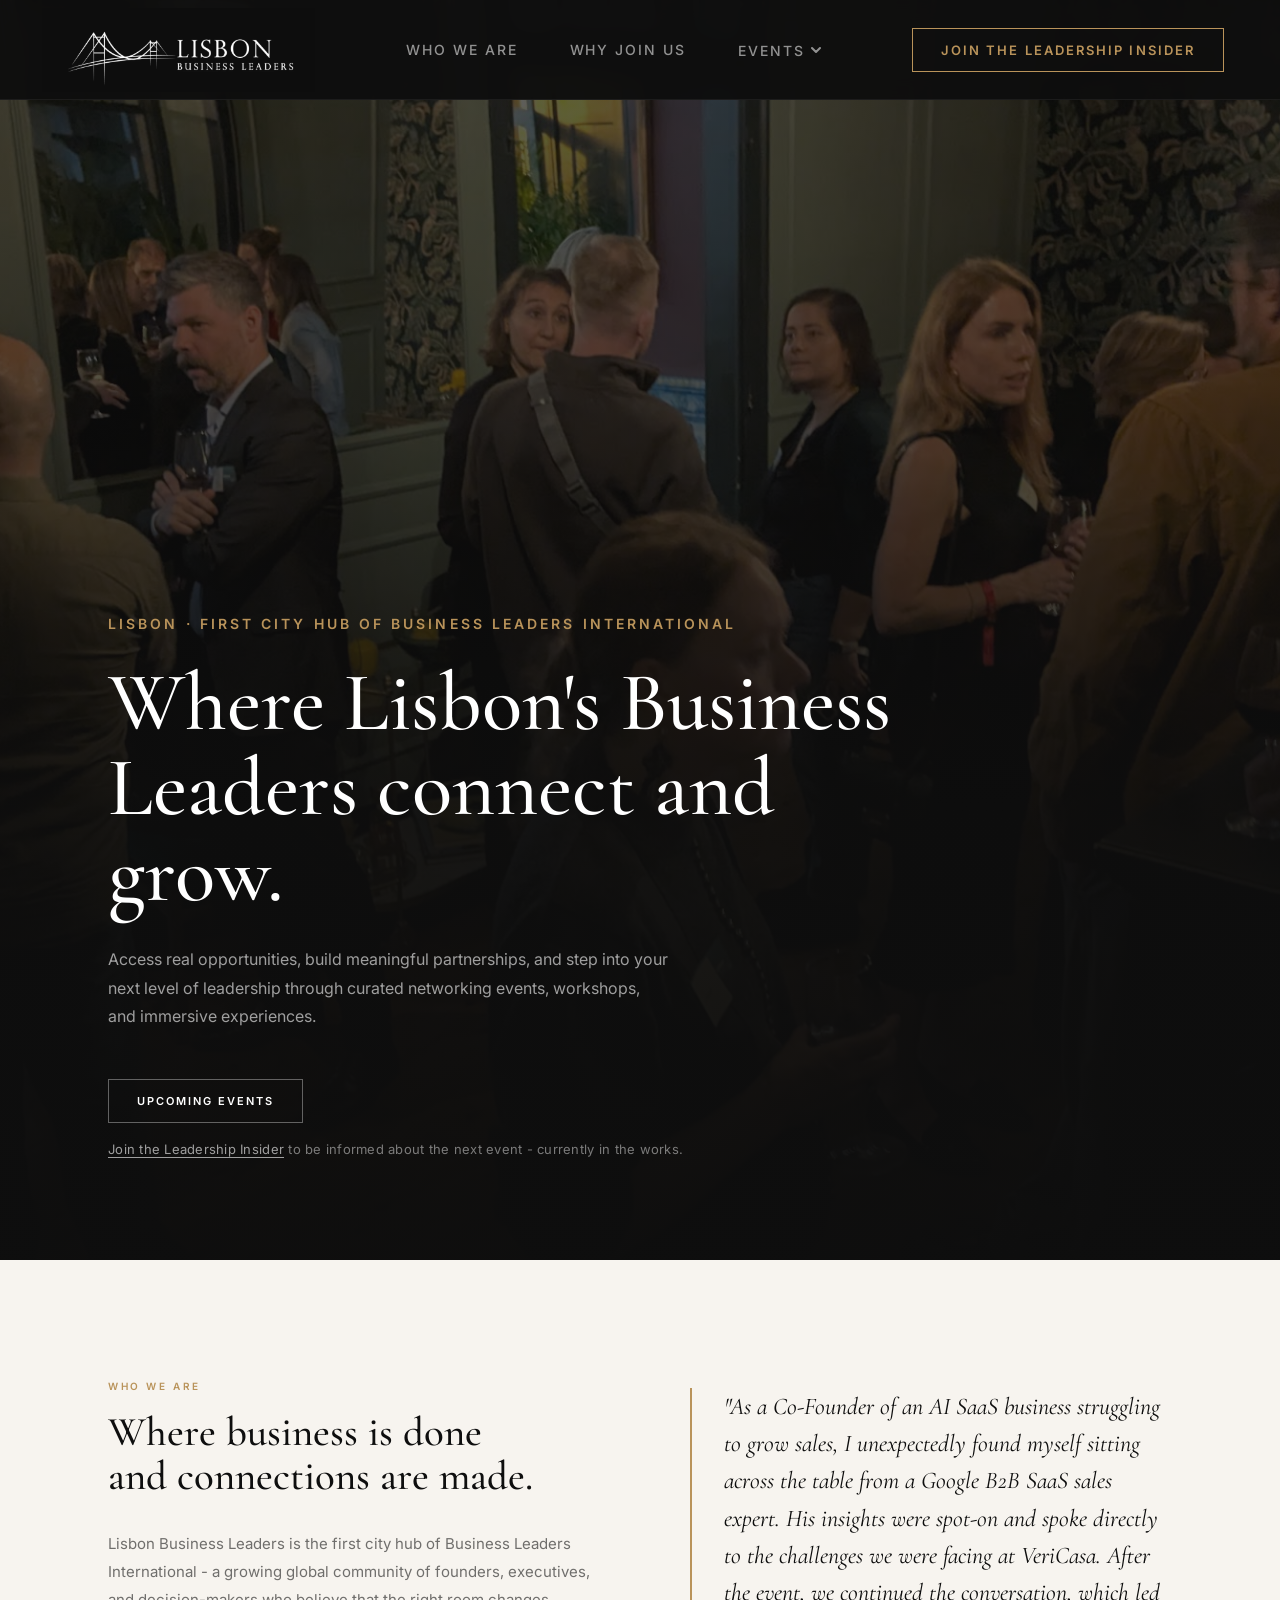
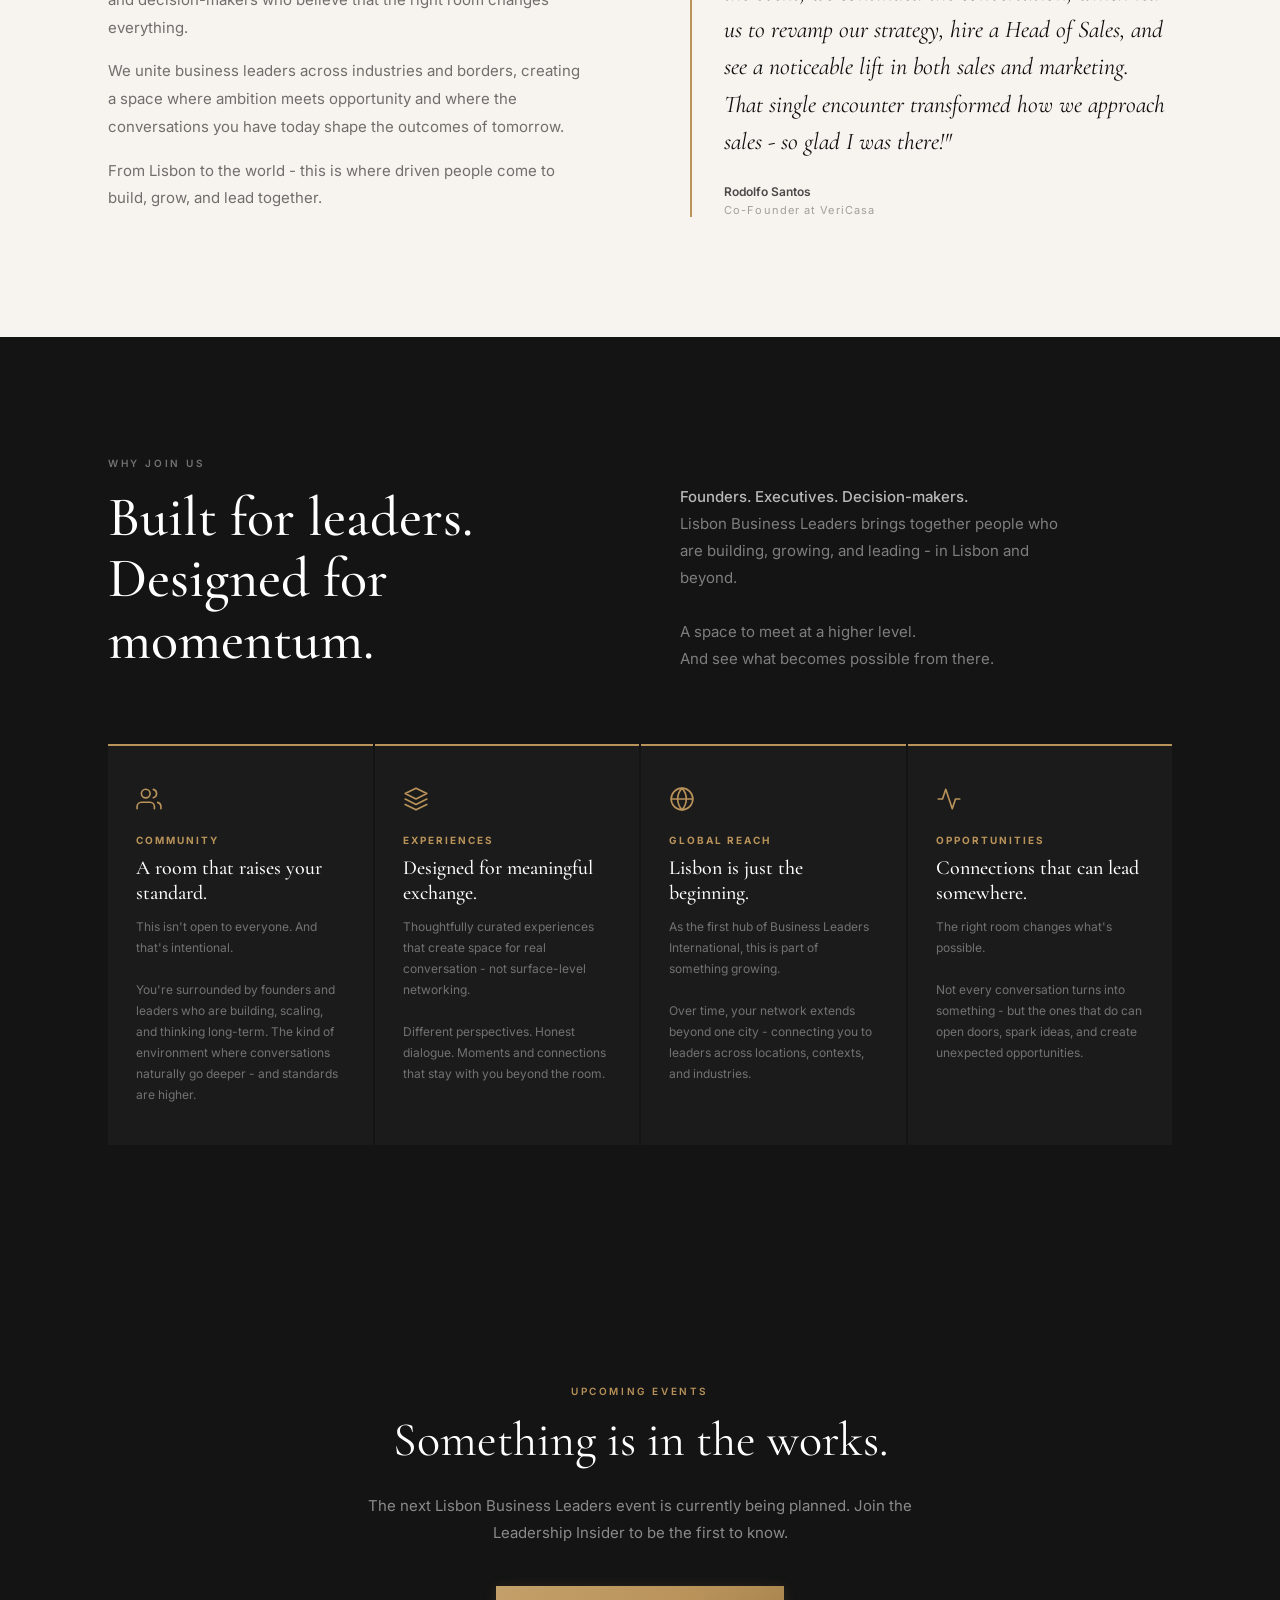
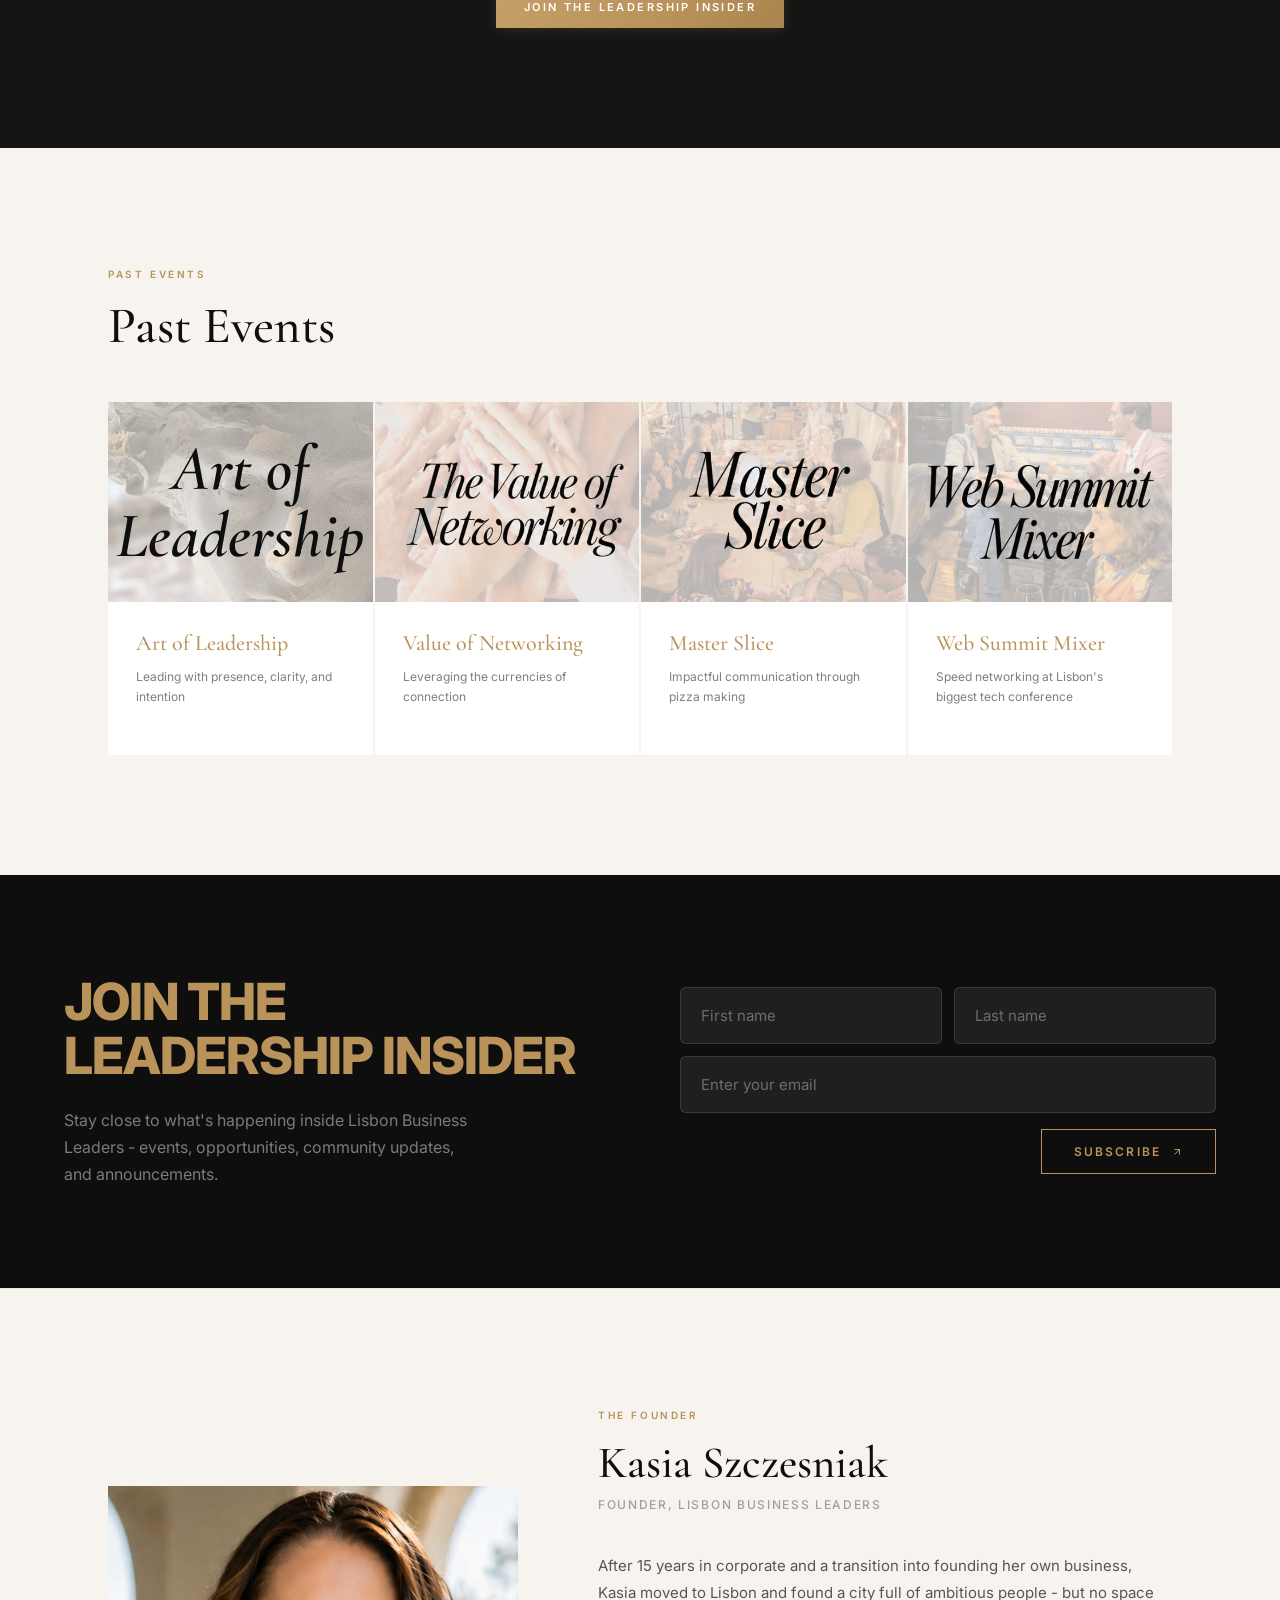
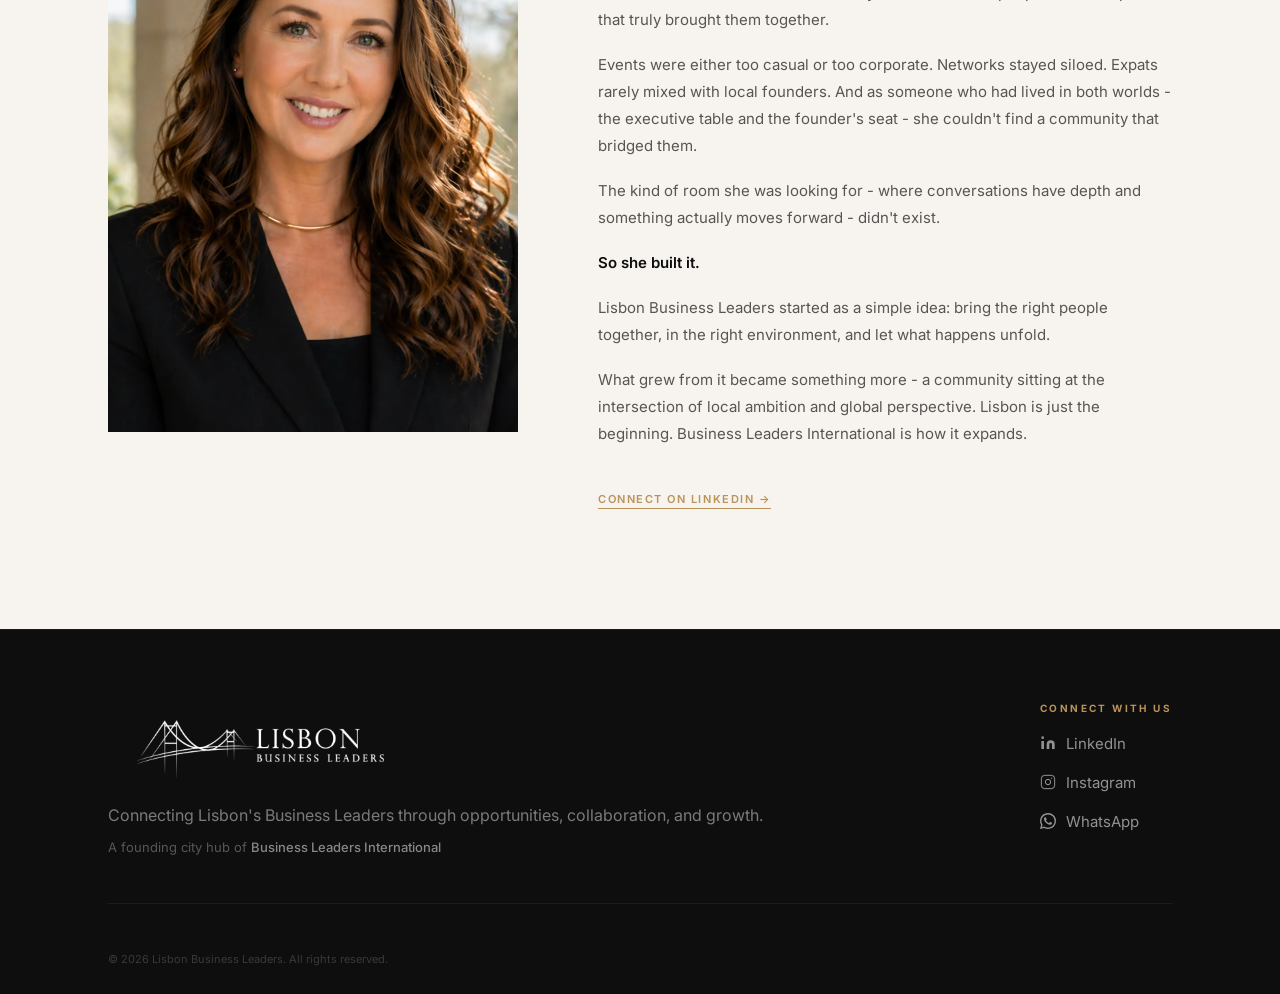
==== index.html @ d3aac7ce "Add upcoming events placeholder section above past events Co-Authored-By: Claude Sonnet 4.6 <noreply" ====
<!DOCTYPE html>
<html lang="en">
<head>
  <meta charset="UTF-8" />
  <meta name="viewport" content="width=device-width, initial-scale=1.0" />
  <title>Lisbon Business Leaders</title>
  <meta name="description" content="Lisbon Business Leaders is a curated community of founders, executives, and decision-makers in Lisbon. Join us for exclusive networking events, workshops, and immersive experiences." />
  <meta property="og:title" content="Lisbon Business Leaders" />
  <meta property="og:description" content="Where Lisbon's Business Leaders connect and grow. A curated community of founders, executives, and decision-makers - part of Business Leaders International." />
  <meta property="og:url" content="https://www.lisbonbusinessleaders.com" />
  <meta property="og:type" content="website" />
  <meta name="twitter:card" content="summary_large_image" />
  <meta name="twitter:title" content="Lisbon Business Leaders" />
  <meta name="twitter:description" content="Where Lisbon's Business Leaders connect and grow. A curated community of founders, executives, and decision-makers." />
  <!-- Google Analytics -->
  <script async src="https://www.googletagmanager.com/gtag/js?id=G-K65N5774Y2"></script>
  <script>
    window.dataLayer = window.dataLayer || [];
    function gtag(){dataLayer.push(arguments);}
    gtag('js', new Date());
    gtag('config', 'G-K65N5774Y2');
  </script>
  <link rel="preconnect" href="https://fonts.googleapis.com">
  <link rel="preconnect" href="https://fonts.gstatic.com" crossorigin>
  <link href="https://fonts.googleapis.com/css2?family=Cormorant+Garamond:ital,wght@0,400;0,500;0,600;0,700;1,400;1,600&family=Inter:wght@400;500;600&display=swap" rel="stylesheet">
  <style>
    *, *::before, *::after { box-sizing: border-box; margin: 0; padding: 0; }
    :root {
      --black:   #0E0E0E;
      --dark:    #141414;
      --white:   #FFFFFF;
      --ivory:   #F7F4EF;
      --stone:   #E8E3DA;
      --gold:    #B9935A;
      --gold-lt: #D4AA78;
      --muted:   rgba(255,255,255,0.55);
      --serif:   'Cormorant Garamond', Georgia, serif;
      --sans:    'Inter', system-ui, sans-serif;
    }
    html { font-size: 16px; -webkit-font-smoothing: antialiased; scroll-behavior: smooth; }
    body { background: var(--ivory); color: var(--black); font-family: var(--sans); }
    a { text-decoration: none; color: inherit; }

    .wrap { max-width: 1160px; margin: 0 auto; padding: 0 48px; }

    .label {
      font-family: var(--sans); font-size: 10px; font-weight: 600;
      letter-spacing: 0.26em; text-transform: uppercase;
      color: var(--gold); display: block; margin-bottom: 18px;
    }
    .label--light { color: rgba(255,255,255,0.4); }

    .btn {
      display: inline-flex; align-items: center; gap: 8px;
      font-family: var(--sans); font-size: 11px;
      font-weight: 600; letter-spacing: 0.18em; text-transform: uppercase;
      padding: 14px 28px; transition: all 0.2s; cursor: pointer; border: none;
    }
    .btn--gold   { background: linear-gradient(135deg, #C4A06A 0%, #B9935A 60%, #A8844E 100%); color: var(--white); letter-spacing: 0.22em; box-shadow: 0 2px 12px rgba(185,147,90,0.18); }
    .btn--gold:hover { background: linear-gradient(135deg, #CDA97A 0%, #C4A06A 60%, #B9935A 100%); box-shadow: 0 4px 20px rgba(185,147,90,0.28); transform: translateY(-1px); }
    .btn--red   { background: #E62B1E; color: var(--white); letter-spacing: 0.22em; box-shadow: 0 2px 12px rgba(230,43,30,0.18); }
    .btn--red:hover { background: #d42418; box-shadow: 0 4px 20px rgba(230,43,30,0.28); transform: translateY(-1px); }
    .btn--outline { border: 1px solid rgba(255,255,255,0.35); color: var(--white); background: transparent; }
    .btn--outline:hover { border-color: var(--white); background: rgba(255,255,255,0.06); }
    .btn--outline-dark { border: 1px solid rgba(0,0,0,0.25); color: var(--black); background: transparent; }
    .btn--outline-dark:hover { background: var(--black); color: var(--white); }
    .btn--dark { background: var(--black); color: var(--white); }
    .btn--dark:hover { background: #2a2a2a; }

    /* ── NAV ───────────────────────────────────────── */
    .nav {
      position: fixed; top: 0; left: 0; right: 0; z-index: 200;
      height: 100px; background: rgba(14,14,14,0.96);
      backdrop-filter: blur(10px);
      border-bottom: 1px solid rgba(255,255,255,0.06);
      display: flex; align-items: center;
    }
    .nav__inner {
      display: flex; align-items: center; justify-content: space-between; width: 100%;
      max-width: none;
      padding: 0 56px 0 4px;
    }
    .nav__logo { display: flex; align-items: center; margin-left: 1cm; }
    .nav__logo img { height: 84px; width: auto; mix-blend-mode: screen; }
    .nav__links { display: flex; align-items: center; gap: 52px; }
    .nav__link {
      font-family: var(--sans); font-size: 14px; font-weight: 500;
      letter-spacing: 0.14em; text-transform: uppercase;
      color: rgba(255,255,255,0.55); transition: color 0.2s;
    }
    .nav__link:hover, .nav__link.active { color: var(--white); }

    /* Nav CTA with dropdown */
    .nav__cta-wrap { position: relative; }
    .nav__cta-btn {
      font-family: var(--sans); font-size: 13px; font-weight: 600;
      letter-spacing: 0.16em; text-transform: uppercase;
      border: 1px solid var(--gold); color: var(--gold);
      padding: 13px 28px; transition: all 0.2s; cursor: pointer;
      background: transparent; display: flex; align-items: center; gap: 8px;
    }
    .nav__cta-btn:hover { background: var(--gold); color: var(--white); }
    .nav__cta-btn svg { width: 10px; height: 10px; fill: currentColor; transition: transform 0.2s; }
    .nav__cta-wrap.open .nav__cta-btn svg { transform: rotate(180deg); }
    .nav__dropdown {
      position: absolute; top: calc(100% + 10px); right: 0;
      background: #1a1a1a; border: 1px solid rgba(255,255,255,0.1);
      min-width: 210px; display: none; z-index: 300;
    }
    .nav__cta-wrap.open .nav__dropdown { display: block; }
    /* Events dropdown */
    .nav__events-wrap { position: relative; }
    .nav__events-btn {
      font-family: var(--sans); font-size: 14px; font-weight: 500;
      letter-spacing: 0.14em; text-transform: uppercase;
      color: rgba(255,255,255,0.55); transition: color 0.2s;
      background: none; border: none; cursor: pointer; padding: 0;
      display: inline-flex; align-items: center; gap: 6px;
    }
    .nav__events-btn:hover { color: var(--white); }
    .nav__events-btn svg { width: 10px; height: 10px; stroke: currentColor; fill: none; stroke-width: 2; transition: transform 0.2s; }
    .nav__events-wrap.open .nav__events-btn svg { transform: rotate(180deg); }
    .nav__events-dropdown {
      position: absolute; top: calc(100% + 10px); left: 0;
      background: #1a1a1a; border: 1px solid rgba(255,255,255,0.1);
      min-width: 180px; display: none; z-index: 300;
    }
    .nav__events-wrap.open .nav__events-dropdown { display: block; }
    .nav__events-dropdown a {
      display: block; font-family: var(--sans); font-size: 11px;
      font-weight: 500; letter-spacing: 0.13em; text-transform: uppercase;
      color: rgba(255,255,255,0.6); padding: 14px 22px;
      border-bottom: 1px solid rgba(255,255,255,0.06);
      transition: color 0.2s, background 0.2s;
    }
    .nav__events-dropdown a:last-child { border-bottom: none; }
    .nav__events-dropdown a:hover { color: var(--white); background: rgba(255,255,255,0.05); }
    .nav__dropdown a {
      display: block; font-family: var(--sans); font-size: 11px;
      font-weight: 500; letter-spacing: 0.13em; text-transform: uppercase;
      color: rgba(255,255,255,0.6); padding: 14px 22px;
      border-bottom: 1px solid rgba(255,255,255,0.06);
      transition: color 0.2s, background 0.2s;
    }
    .nav__dropdown a:last-child { border-bottom: none; }
    .nav__dropdown a:hover { color: var(--white); background: rgba(255,255,255,0.05); }
    .nav__dropdown-label {
      font-family: var(--sans); font-size: 9px; font-weight: 700;
      letter-spacing: 0.22em; text-transform: uppercase;
      color: var(--gold); padding: 14px 22px 8px;
      border-bottom: 1px solid rgba(255,255,255,0.06);
    }

    /* ── HERO ──────────────────────────────────────── */
    .hero {
      position: relative; min-height: 140vh;
      display: flex; align-items: flex-end;
      padding-bottom: 100px; overflow: hidden;
    }
    .hero__bg {
      position: absolute; inset: 0;
      background:
        linear-gradient(to bottom, rgba(14,14,14,0.65) 0%, rgba(14,14,14,0.72) 35%, rgba(14,14,14,0.93) 65%, rgba(14,14,14,0.99) 100%),
        url('assets/hero.jpg') center/cover no-repeat;
    }
    .hero__content { position: relative; z-index: 1; width: 100%; }
    .hero__eyebrow {
      font-family: var(--sans); font-size: 14px; font-weight: 600;
      letter-spacing: 0.22em; text-transform: uppercase;
      color: var(--gold); margin-bottom: 28px;
    }
    .hero__title {
      font-family: var(--serif); font-size: clamp(48px, 6.5vw, 88px);
      font-weight: 500; line-height: 1.03; color: var(--white);
      max-width: 860px; margin-bottom: 28px;
    }
    .hero__sub {
      font-family: var(--sans); font-size: 16px; line-height: 1.8;
      color: rgba(255,255,255,0.6); max-width: 560px; margin-bottom: 48px;
    }
    .hero__actions { display: flex; gap: 14px; align-items: center; flex-wrap: wrap; }
    .hero__scroll {
      position: absolute; bottom: 36px; left: 50%;
      transform: translateX(-50%);
      display: flex; flex-direction: column; align-items: center; gap: 6px;
      color: rgba(255,255,255,0.3); font-family: var(--sans); font-size: 9px;
      letter-spacing: 0.2em; text-transform: uppercase;
    }
    .hero__scroll-line {
      width: 1px; height: 40px;
      background: linear-gradient(to bottom, rgba(255,255,255,0.4), transparent);
    }

    /* ── POSITIONING ───────────────────────────────── */
    .positioning { background: var(--ivory); padding: 120px 0; }
    .positioning__inner {
      display: grid; grid-template-columns: 1fr 1fr; gap: 100px; align-items: start;
    }
    .positioning__title {
      font-family: var(--serif); font-size: clamp(28px, 3.2vw, 46px);
      font-weight: 500; line-height: 1.08; color: var(--black); margin-bottom: 32px;
    }
    .positioning__body {
      font-family: var(--sans); font-size: 15px; line-height: 1.85;
      color: rgba(0,0,0,0.55);
    }
    .positioning__body p { margin-bottom: 16px; }
    .positioning__body p:last-child { margin-bottom: 0; }
    .positioning__quote { border-left: 2px solid var(--gold); padding-left: 32px; margin-top: 8px; }
    .positioning__quote blockquote {
      font-family: var(--serif); font-size: clamp(18px, 2.1vw, 24px);
      font-style: italic; font-weight: 400; line-height: 1.55;
      color: var(--black); margin-bottom: 24px;
    }
    .positioning__quote-attr {
      font-family: var(--sans); font-size: 12px; font-weight: 600;
      color: rgba(0,0,0,0.7); margin-bottom: 4px;
    }
    .positioning__quote-role {
      font-family: var(--sans); font-size: 11px;
      letter-spacing: 0.1em; color: rgba(0,0,0,0.35);
    }

    /* ── FOUNDER ───────────────────────────────────── */
    .founder { background: var(--ivory); padding: 120px 0; border-top: 1px solid rgba(0,0,0,0.06); }
    .founder__inner {
      display: grid; grid-template-columns: 1fr 1.4fr; gap: 80px; align-items: center;
      max-width: 1160px; margin: 0 auto; padding: 0 48px;
    }
    .founder__img-wrap { position: relative; }
    .founder__img {
      width: 100%; aspect-ratio: 3/4; object-fit: cover; object-position: top;
      display: block;
    }
    .founder__body { }
    .founder__label { font-family: var(--sans); font-size: 10px; font-weight: 600; letter-spacing: 0.26em; text-transform: uppercase; color: var(--gold); display: block; margin-bottom: 18px; }
    .founder__name { font-family: var(--serif); font-size: clamp(32px, 3.5vw, 48px); font-weight: 500; color: var(--black); line-height: 1.1; margin-bottom: 8px; }
    .founder__role { font-family: var(--sans); font-size: 12px; font-weight: 500; letter-spacing: 0.14em; text-transform: uppercase; color: rgba(0,0,0,0.35); margin-bottom: 40px; }
    .founder__story { display: flex; flex-direction: column; gap: 18px; margin-bottom: 40px; }
    .founder__story p { font-family: var(--sans); font-size: 15px; line-height: 1.8; color: rgba(0,0,0,0.65); }
    .founder__story p strong { color: var(--black); font-weight: 600; }
    .founder__linkedin {
      display: inline-flex; align-items: center; gap: 10px;
      font-family: var(--sans); font-size: 11px; font-weight: 600;
      letter-spacing: 0.14em; text-transform: uppercase; color: var(--gold);
      text-decoration: none; border-bottom: 1px solid var(--gold); padding-bottom: 2px;
      transition: opacity 0.2s;
    }
    .founder__linkedin:hover { opacity: 0.7; }

    /* ── EVENTS & FORMATS (merged) ─────────────────── */
    .formats { background: var(--dark); padding: 120px 0; }
    .formats__header {
      display: grid; grid-template-columns: 1fr 1fr; gap: 80px;
      align-items: end; margin-bottom: 72px;
    }
    .formats__title {
      font-family: var(--serif); font-size: clamp(36px, 4.5vw, 56px);
      font-weight: 500; line-height: 1.1; color: var(--white);
    }
    .formats__intro {
      font-family: var(--sans); font-size: 15px; line-height: 1.8;
      color: rgba(255,255,255,0.45); max-width: 400px;
    }
    .formats__intro strong { color: rgba(255,255,255,0.7); font-weight: 500; }

    /* 3 pillars */
    .formats__pillars {
      display: grid; grid-template-columns: repeat(3, 1fr);
      gap: 1px; margin-bottom: 64px;
    }
    .formats__pillar {
      background: rgba(255,255,255,0.03); padding: 44px 36px;
      border-top: 1px solid rgba(255,255,255,0.08);
    }
    .formats__pillar-num {
      font-family: var(--serif); font-size: 13px; color: var(--gold);
      letter-spacing: 0.1em; margin-bottom: 16px; display: block;
    }
    .formats__pillar-title {
      font-family: var(--serif); font-size: 26px; font-weight: 500;
      color: var(--white); margin-bottom: 12px;
    }
    .formats__pillar-text {
      font-family: var(--sans); font-size: 13px; line-height: 1.8;
      color: rgba(255,255,255,0.4);
    }

    /* 4 format types */
    .formats__divider {
      border: none; border-top: 1px solid rgba(255,255,255,0.07); margin-bottom: 64px;
    }
    .formats__grid { display: grid; grid-template-columns: repeat(4, 1fr); gap: 2px; }
    .formats__closing {
      font-family: var(--serif); font-size: 22px; font-weight: 500;
      color: rgba(255,255,255,0.5); text-align: center;
      margin-top: 64px; line-height: 1.6; letter-spacing: 0.02em;
    }
    .format-card {
      background: rgba(255,255,255,0.03); padding: 40px 28px;
      border-top: 2px solid var(--gold);
    }
    .format-card__icon { margin-bottom: 18px; }
    .format-card__icon svg { width: 26px; height: 26px; stroke: var(--gold); fill: none; stroke-width: 1.5; stroke-linecap: round; stroke-linejoin: round; }
    .format-card__tag {
      font-family: var(--sans); font-size: 10px; font-weight: 700;
      letter-spacing: 0.2em; text-transform: uppercase;
      color: var(--gold); margin-bottom: 10px; display: block;
    }
    .format-card__title {
      font-family: var(--serif); font-size: 20px; font-weight: 500;
      color: var(--white); margin-bottom: 10px; line-height: 1.25;
    }
    .format-card__text {
      font-family: var(--sans); font-size: 12px; line-height: 1.75;
      color: rgba(255,255,255,0.38);
    }

    /* ── FEATURED EVENT ────────────────────────────── */
    .event { background: var(--dark); padding: 0; border-top: 1px solid rgba(255,255,255,0.06); }
    .event__inner { display: grid; grid-template-columns: 1fr 1fr; }
    .event__image {
      position: relative; overflow: hidden; background: #111;
      display: flex; align-items: center; justify-content: center; padding: 40px;
    }
    .event__image img { width: 65%; height: auto; object-fit: contain; display: block; }
    .event__body { padding: 56px 64px; display: flex; flex-direction: column; justify-content: center; }
    .event__format-tag {
      font-family: var(--sans); font-size: 10px; font-weight: 700;
      letter-spacing: 0.22em; text-transform: uppercase;
      color: var(--gold); margin-bottom: 20px;
    }
    .event__title {
      font-family: var(--serif); font-size: clamp(34px, 4vw, 52px);
      font-weight: 500; line-height: 1.08; color: var(--white); margin-bottom: 20px;
    }
    .event__desc {
      font-family: var(--sans); font-size: 14px; line-height: 1.8;
      color: rgba(255,255,255,0.55); margin-bottom: 36px; max-width: 400px;
    }
    .event__meta { display: flex; flex-direction: column; gap: 10px; margin-bottom: 40px; }
    .event__meta-row { display: flex; gap: 14px; align-items: baseline; }
    .event__meta-label {
      font-family: var(--sans); font-size: 9px; font-weight: 700;
      letter-spacing: 0.2em; text-transform: uppercase;
      color: rgba(255,255,255,0.28); width: 60px; flex-shrink: 0;
    }
    .event__meta-value { font-family: var(--sans); font-size: 13px; color: rgba(255,255,255,0.75); }

    /* ── PAST EVENTS ───────────────────────────────── */
    .past { background: var(--ivory); padding: 120px 0; }
    .past__header {
      display: flex; justify-content: space-between; align-items: flex-end;
      margin-bottom: 48px;
    }
    .past__title {
      font-family: var(--serif); font-size: clamp(36px, 4vw, 52px);
      font-weight: 500; color: var(--black); line-height: 1.1;
    }
    .past__view-all {
      font-family: var(--sans); font-size: 11px; font-weight: 600;
      letter-spacing: 0.14em; text-transform: uppercase; color: var(--gold);
      border-bottom: 1px solid var(--gold); padding-bottom: 2px; white-space: nowrap;
    }
    .past__grid { display: grid; grid-template-columns: repeat(4, 1fr); gap: 2px; }
    .past-card { background: var(--white); overflow: hidden; }
    .past-card__img { height: 200px; background: var(--stone); position: relative; overflow: hidden; }
    .past-card__img-inner {
      position: absolute; inset: 0;
      background-size: cover; background-position: center;
      transition: transform 0.4s ease;
    }
    .past-card:hover .past-card__img-inner { transform: scale(1.04); }
    .past-card__body { padding: 28px 28px 32px; }
    .past-card__format {
      font-family: var(--sans); font-size: 9px; font-weight: 700;
      letter-spacing: 0.22em; text-transform: uppercase;
      color: var(--gold); margin-bottom: 10px;
    }
    .past-card__title {
      font-family: var(--serif); font-size: 22px; font-weight: 500;
      color: var(--black); line-height: 1.2; margin-bottom: 10px;
    }
    .past-card__title-link {
      color: var(--gold); text-decoration: none; transition: opacity 0.2s;
    }
    .past-card__title-link:hover { opacity: 0.7; text-decoration: underline; }
    .past-card__desc {
      font-family: var(--sans); font-size: 12px; line-height: 1.7;
      color: rgba(0,0,0,0.5); margin-bottom: 16px;
    }
    .past-card__link {
      font-family: var(--sans); font-size: 11px; font-weight: 500;
      letter-spacing: 0.08em; color: var(--gold);
      text-decoration: none; transition: opacity 0.2s;
    }
    .past-card__link:hover { opacity: 0.7; }

    /* ── MEMBERSHIP ────────────────────────────────── */
    .membership { background: var(--dark); padding: 120px 0; }
    .membership__inner {
      display: grid; grid-template-columns: 1fr 1fr; gap: 80px; align-items: center;
    }
    .membership__title {
      font-family: var(--serif); font-size: clamp(40px, 5vw, 64px);
      font-weight: 500; line-height: 1.05; color: var(--white); margin-bottom: 20px;
    }
    .membership__sub {
      font-family: var(--sans); font-size: 14px; line-height: 1.8;
      color: rgba(255,255,255,0.5); margin-bottom: 36px;
    }
    .membership__list { list-style: none; margin-bottom: 40px; }
    .membership__list li {
      font-family: var(--sans); font-size: 13px; color: rgba(255,255,255,0.55);
      padding: 13px 0; border-bottom: 1px solid rgba(255,255,255,0.06);
      display: flex; gap: 14px; align-items: center;
    }
    .membership__list li::before { content: ''; width: 16px; height: 1px; background: var(--gold); flex-shrink: 0; }
    .membership__note { font-family: var(--sans); font-size: 11px; color: rgba(255,255,255,0.25); letter-spacing: 0.06em; margin-top: 14px; }

    /* Join options */
    .join-options { display: flex; flex-direction: column; gap: 10px; }
    .join-options__label {
      font-family: var(--sans); font-size: 9px; font-weight: 700;
      letter-spacing: 0.22em; text-transform: uppercase;
      color: rgba(255,255,255,0.3); margin-bottom: 4px;
    }
    .join-option {
      display: flex; align-items: center; justify-content: space-between;
      padding: 16px 22px; border: 1px solid rgba(255,255,255,0.1);
      font-family: var(--sans); font-size: 12px; font-weight: 600;
      letter-spacing: 0.12em; text-transform: uppercase;
      color: rgba(255,255,255,0.6); transition: all 0.2s; cursor: pointer;
    }
    .join-option:hover { border-color: var(--gold); color: var(--gold); }
    .join-option--primary { background: var(--gold); border-color: var(--gold); color: var(--white); }
    .join-option--primary:hover { background: var(--gold-lt); border-color: var(--gold-lt); color: var(--white); }
    .join-option svg { width: 14px; height: 14px; stroke: currentColor; fill: none; stroke-width: 2; }

    .membership__quote-side { border-left: 2px solid var(--gold); padding-left: 36px; }
    .membership__quote {
      font-family: var(--serif); font-size: clamp(22px, 2.5vw, 30px);
      font-style: italic; line-height: 1.5; color: rgba(255,255,255,0.65); margin-bottom: 20px;
    }
    .membership__quote-attr {
      font-family: var(--sans); font-size: 10px; font-weight: 600;
      letter-spacing: 0.16em; text-transform: uppercase; color: rgba(255,255,255,0.25);
    }

    /* ── PARTNERS ──────────────────────────────────── */
    .partners { background: var(--ivory); padding: 80px 0; border-top: 1px solid rgba(0,0,0,0.06); }
    .partners__header { display: flex; justify-content: space-between; align-items: center; margin-bottom: 48px; }
    .partners__title { font-family: var(--serif); font-size: 28px; font-weight: 500; color: var(--black); }
    .partners__logos { display: flex; gap: 0; align-items: center; flex-wrap: wrap; }
    .partner-logo {
      flex: 1; min-width: 120px; height: 64px;
      border-right: 1px solid rgba(0,0,0,0.06);
      display: flex; align-items: center; justify-content: center; padding: 0 24px;
    }
    .partner-logo:last-child { border-right: none; }
    .partner-logo span { font-family: var(--sans); font-size: 12px; font-weight: 600; letter-spacing: 0.08em; color: rgba(0,0,0,0.3); }

    /* ── EMAIL ─────────────────────────────────────── */
    .email { background: var(--black); padding: 100px 0; }
    .email__inner { width: 100%; max-width: none; padding: 0 64px; }
    .email__layout { display: grid; grid-template-columns: 1fr 1fr; gap: 80px; align-items: start; }
    .email__left {}
    .email__title {
      font-family: var(--sans); font-size: clamp(32px, 4vw, 56px);
      font-weight: 800; color: var(--gold); line-height: 1.05;
      letter-spacing: -0.02em; text-transform: uppercase; margin: 0 0 24px;
    }
    .email__sub {
      font-family: var(--sans); font-size: 16px; line-height: 1.7;
      color: rgba(255,255,255,0.45); max-width: 420px;
    }
    .email__right { display: flex; flex-direction: column; gap: 12px; padding-top: 12px; }
    .email__row { display: grid; grid-template-columns: 1fr 1fr; gap: 12px; }
    .email__input {
      width: 100%; font-family: var(--sans); font-size: 15px;
      padding: 18px 20px; background: rgba(255,255,255,0.07);
      border: 1px solid rgba(255,255,255,0.12); border-radius: 6px;
      color: var(--white); outline: none; transition: border-color 0.2s; box-sizing: border-box;
    }
    .email__input:focus { border-color: rgba(255,255,255,0.4); }
    .email__input::placeholder { color: rgba(255,255,255,0.35); }
    .email__submit-row { display: flex; justify-content: flex-end; margin-top: 4px; }
    .email__cta-btn {
      font-family: var(--sans); font-size: 12px; font-weight: 600;
      letter-spacing: 0.18em; text-transform: uppercase;
      border: 1px solid var(--gold); color: var(--gold); background: transparent;
      padding: 14px 32px; cursor: pointer; transition: all 0.2s;
      display: inline-flex; align-items: center; gap: 10px;
    }
    .email__cta-btn:hover { background: var(--gold); color: var(--white); }

    /* ── FOOTER ────────────────────────────────────── */
    .footer { background: var(--black); padding: 64px 0 28px; border-top: 1px solid rgba(255,255,255,0.05); }
    .footer__top {
      display: grid; grid-template-columns: 1.8fr 1fr 1fr 1fr; gap: 48px;
      margin-bottom: 48px; padding-bottom: 48px;
      border-bottom: 1px solid rgba(255,255,255,0.06);
    }
    .footer__logo { text-align: left; }
    .footer__logo img { width: 300px; height: auto; mix-blend-mode: screen; display: block; }
    .footer__tagline { font-family: var(--sans); font-size: 16px; line-height: 1.7; color: rgba(255,255,255,0.45); margin: 16px 0 10px; }
    .footer__bli { font-family: var(--sans); font-size: 13px; color: rgba(255,255,255,0.3); }
    .footer__bli strong { color: rgba(255,255,255,0.5); font-weight: 500; }
    .footer__col h4 { font-family: var(--sans); font-size: 9px; font-weight: 700; letter-spacing: 0.24em; text-transform: uppercase; color: var(--gold); margin-bottom: 20px; }
    .footer__col ul { list-style: none; display: flex; flex-direction: column; gap: 11px; }
    .footer__col ul a { font-family: var(--sans); font-size: 13px; color: rgba(255,255,255,0.35); transition: color 0.2s; }
    .footer__col ul a:hover { color: var(--white); }
    .footer__bottom { display: flex; justify-content: space-between; align-items: center; }
    .footer__copy { font-family: var(--sans); font-size: 11px; color: rgba(255,255,255,0.18); }
    .footer__socials { display: flex; gap: 12px; }
    .footer__social { width: 32px; height: 32px; border: 1px solid rgba(255,255,255,0.1); display: flex; align-items: center; justify-content: center; transition: border-color 0.2s; }
    .footer__social:hover { border-color: rgba(255,255,255,0.35); }
    .footer__social svg { width: 14px; height: 14px; fill: rgba(255,255,255,0.35); }
    .footer__social--wa svg { fill: none; stroke: rgba(255,255,255,0.35); stroke-width: 1.5; }
    .footer__social--wa:hover svg { stroke: var(--white); }

    /* ── HAMBURGER ─────────────────────────────────── */
    .nav__hamburger {
      display: none; flex-direction: column; justify-content: center; gap: 5px;
      width: 36px; height: 36px; background: none; border: none; cursor: pointer; padding: 4px;
    }
    .nav__hamburger span {
      display: block; width: 22px; height: 1.5px; background: rgba(255,255,255,0.75);
      transition: all 0.25s;
    }
    .nav--open .nav__hamburger span:nth-child(1) { transform: translateY(6.5px) rotate(45deg); }
    .nav--open .nav__hamburger span:nth-child(2) { opacity: 0; }
    .nav--open .nav__hamburger span:nth-child(3) { transform: translateY(-6.5px) rotate(-45deg); }

    .nav__mobile-menu {
      display: none; flex-direction: column;
      background: rgba(14,14,14,0.98); border-top: 1px solid rgba(255,255,255,0.07);
      padding: 16px 0 24px;
    }
    .nav--open .nav__mobile-menu { display: flex; }
    .nav__mobile-link {
      font-family: var(--sans); font-size: 13px; font-weight: 500;
      letter-spacing: 0.16em; text-transform: uppercase;
      color: rgba(255,255,255,0.55); padding: 14px 28px;
      border-bottom: 1px solid rgba(255,255,255,0.05);
      transition: color 0.2s;
    }
    .nav__mobile-link:hover { color: var(--white); }
    .nav__mobile-cta {
      font-family: var(--sans); font-size: 12px; font-weight: 600;
      letter-spacing: 0.16em; text-transform: uppercase;
      color: var(--gold); padding: 18px 28px; margin-top: 8px;
      border: 1px solid var(--gold); margin: 16px 28px 0;
      text-align: center; transition: all 0.2s;
    }
    .nav__mobile-cta:hover { background: var(--gold); color: var(--white); }

    /* ── MOBILE ────────────────────────────────────── */
    @media (max-width: 768px) {
      html, body { overflow-x: hidden; }
      .wrap { padding: 0 24px; }

      /* Nav */
      .nav { height: 70px; }
      .nav__inner { padding: 0 20px 0 0; }
      .nav__logo { margin-left: 16px; }
      .nav__logo img { height: 56px; }
      .nav__links { display: none; }
      .nav__cta-wrap { display: none; }
      .nav__hamburger { display: flex; }
      a.nav__cta-btn { display: none; }

      /* Hero */
      .hero { min-height: 100svh; padding-bottom: 80px; padding-top: 70px; }
      .hero__eyebrow { font-size: 11px; }
      .hero__sub { font-size: 15px; }

      /* Positioning / Who We Are */
      .positioning { padding: 72px 0; }
      .positioning__inner { grid-template-columns: 1fr; gap: 48px; }
      .positioning__quote { border-left: 2px solid var(--gold); padding-left: 24px; }

      /* Why Join Us */
      .formats { padding: 72px 0; }
      .formats__header { grid-template-columns: 1fr; gap: 28px; margin-bottom: 48px; }
      .formats__intro { max-width: 100%; }
      .formats__pillars { grid-template-columns: 1fr; gap: 1px; }
      .formats__grid { grid-template-columns: 1fr 1fr; }
      .format-card { padding: 28px 20px; }

      /* Featured event */
      .event__inner { grid-template-columns: 1fr; }
      .event__image { padding: 32px 24px; min-height: 240px; }
      .event__image img { width: 70%; }
      .event__body { padding: 36px 24px; }

      /* Past events */
      .past { padding: 72px 0; }
      .past__grid { grid-template-columns: 1fr; }
      .past__header { flex-direction: column; align-items: flex-start; gap: 14px; }

      /* Email / Newsletter */
      .email { padding: 72px 0; }
      .email__inner { padding: 0 24px; }
      .email__layout { grid-template-columns: 1fr; gap: 40px; }
      .email__row { grid-template-columns: 1fr; }
      .email__submit-row { justify-content: flex-start; }
      .email__cta-btn { width: 100%; justify-content: center; }

      /* Founder */
      .founder { padding: 72px 0; }
      .founder__inner { grid-template-columns: 1fr; gap: 36px; padding: 0 24px; }
      .founder__img { aspect-ratio: 4/3; object-position: top center; }
      .founder__role { margin-bottom: 28px; }

      /* Footer */
      .footer__top { grid-template-columns: 1fr !important; gap: 36px !important; }
      .footer__logo img { width: 200px; }
      .footer__tagline { font-size: 14px; }
      .footer__bottom { flex-direction: column; gap: 12px; align-items: flex-start; }
    }

    @media (max-width: 480px) {
      .formats__grid { grid-template-columns: 1fr; }
    }
  </style>
</head>
<body>

  <!-- NAV -->
  <nav class="nav">
    <div class="nav__inner wrap">
      <a href="#" class="nav__logo">
        <img src="assets/logo.png" alt="Lisbon Business Leaders">
      </a>

      <nav class="nav__links">
        <a href="#who-we-are" class="nav__link">Who We Are</a>
        <a href="#why-join-us" class="nav__link">Why Join Us</a>
        <div class="nav__events-wrap" id="navEventsWrap">
          <button class="nav__events-btn" id="navEventsBtn">
            Events
            <svg viewBox="0 0 10 6"><path d="M1 1l4 4 4-4" stroke-linecap="round" stroke-linejoin="round"/></svg>
          </button>
          <div class="nav__events-dropdown">
            <a href="#newsletter">Future Events</a>
            <a href="#past-events">Past Events</a>
          </div>
        </div>
      </nav>

      <a href="#newsletter" class="nav__cta-btn">Join the Leadership Insider</a>

      <button class="nav__hamburger" id="navHamburger" aria-label="Menu">
        <span></span><span></span><span></span>
      </button>
    </div>

    <!-- Mobile menu -->
    <div class="nav__mobile-menu" id="navMobileMenu">
      <a href="#who-we-are" class="nav__mobile-link">Who We Are</a>
      <a href="#why-join-us" class="nav__mobile-link">Why Join Us</a>
      <a href="#newsletter" class="nav__mobile-link">Future Events</a>
      <a href="#past-events" class="nav__mobile-link">Past Events</a>
      <a href="#newsletter" class="nav__mobile-cta">Join the Leadership Insider</a>
    </div>
  </nav>

  <!-- HERO -->
  <section class="hero">
    <div class="hero__bg"></div>
    <div class="hero__content wrap">
      <p class="hero__eyebrow">Lisbon · First city hub of Business Leaders International</p>
      <h1 class="hero__title">Where Lisbon's Business Leaders connect and grow.</h1>
      <p class="hero__sub">Access real opportunities, build meaningful partnerships, and step into your next level of leadership through curated networking events, workshops, and immersive experiences.</p>
      <div class="hero__actions">
        <a href="#past-events" class="btn btn--outline">Upcoming Events</a>
      </div>
      <p style="font-family:var(--sans);font-size:13px;color:rgba(255,255,255,0.45);margin-top:16px;letter-spacing:0.02em;line-height:1.6;"><a href="#newsletter" style="color:rgba(255,255,255,0.6);text-decoration:underline;text-underline-offset:3px;">Join the Leadership Insider</a> to be informed about the next event - currently in the works.</p>
    </div>
  </section>

  <!-- POSITIONING -->
  <section class="positioning" id="who-we-are">
    <div class="positioning__inner wrap">
      <div>
        <span class="label">Who We Are</span>
        <h2 class="positioning__title">Where business is done<br>and connections are made.</h2>
        <div class="positioning__body">
          <p>Lisbon Business Leaders is the first city hub of Business Leaders International - a growing global community of founders, executives, and decision-makers who believe that the right room changes everything.</p>
          <p>We unite business leaders across industries and borders, creating a space where ambition meets opportunity and where the conversations you have today shape the outcomes of tomorrow.</p>
          <p>From Lisbon to the world - this is where driven people come to build, grow, and lead together.</p>
        </div>
      </div>
      <div class="positioning__quote">
        <blockquote>"As a Co-Founder of an AI SaaS business struggling to grow sales, I unexpectedly found myself sitting across the table from a Google B2B SaaS sales expert. His insights were spot-on and spoke directly to the challenges we were facing at VeriCasa. After the event, we continued the conversation, which led us to revamp our strategy, hire a Head of Sales, and see a noticeable lift in both sales and marketing. That single encounter transformed how we approach sales - so glad I was there!"</blockquote>
        <p class="positioning__quote-attr">Rodolfo Santos</p>
        <p class="positioning__quote-role">Co-Founder at VeriCasa</p>
      </div>
    </div>
  </section>

  <!-- WHY JOIN US -->
  <section class="formats" id="why-join-us">
    <div class="wrap">
      <div class="formats__header">
        <div>
          <span class="label label--light">Why Join Us</span>
          <h2 class="formats__title">Built for leaders.<br>Designed for momentum.</h2>
        </div>
        <p class="formats__intro">
          <strong>Founders. Executives. Decision-makers.</strong><br>Lisbon Business Leaders brings together people who are building, growing, and leading - in Lisbon and beyond.<br><br>A space to meet at a higher level.<br>And see what becomes possible from there.
        </p>
      </div>

      <!-- 4 benefit cards -->
      <div class="formats__grid">
        <div class="format-card">
          <div class="format-card__icon">
            <svg viewBox="0 0 24 24"><path d="M17 21v-2a4 4 0 0 0-4-4H5a4 4 0 0 0-4 4v2"/><circle cx="9" cy="7" r="4"/><path d="M23 21v-2a4 4 0 0 0-3-3.87"/><path d="M16 3.13a4 4 0 0 1 0 7.75"/></svg>
          </div>
          <span class="format-card__tag">Community</span>
          <h3 class="format-card__title">A room that raises your standard.</h3>
          <p class="format-card__text">This isn't open to everyone. And that's intentional.<br><br>You're surrounded by founders and leaders who are building, scaling, and thinking long-term. The kind of environment where conversations naturally go deeper - and standards are higher.</p>
        </div>
        <div class="format-card">
          <div class="format-card__icon">
            <svg viewBox="0 0 24 24"><path d="M12 2L2 7l10 5 10-5-10-5z"/><path d="M2 17l10 5 10-5"/><path d="M2 12l10 5 10-5"/></svg>
          </div>
          <span class="format-card__tag">Experiences</span>
          <h3 class="format-card__title">Designed for meaningful exchange.</h3>
          <p class="format-card__text">Thoughtfully curated experiences that create space for real conversation - not surface-level networking.<br><br>Different perspectives. Honest dialogue. Moments and connections that stay with you beyond the room.</p>
        </div>
        <div class="format-card">
          <div class="format-card__icon">
            <svg viewBox="0 0 24 24"><circle cx="12" cy="12" r="10"/><line x1="2" y1="12" x2="22" y2="12"/><path d="M12 2a15.3 15.3 0 0 1 4 10 15.3 15.3 0 0 1-4 10 15.3 15.3 0 0 1-4-10 15.3 15.3 0 0 1 4-10z"/></svg>
          </div>
          <span class="format-card__tag">Global Reach</span>
          <h3 class="format-card__title">Lisbon is just the beginning.</h3>
          <p class="format-card__text">As the first hub of Business Leaders International, this is part of something growing.<br><br>Over time, your network extends beyond one city - connecting you to leaders across locations, contexts, and industries.</p>
        </div>
        <div class="format-card">
          <div class="format-card__icon">
            <svg viewBox="0 0 24 24"><polyline points="22 12 18 12 15 21 9 3 6 12 2 12"/></svg>
          </div>
          <span class="format-card__tag">Opportunities</span>
          <h3 class="format-card__title">Connections that can lead somewhere.</h3>
          <p class="format-card__text">The right room changes what's possible.<br><br>Not every conversation turns into something - but the ones that do can open doors, spark ideas, and create unexpected opportunities.</p>
        </div>
      </div>
    </div>
  </section>


  <!-- UPCOMING EVENTS -->
  <section id="future-events" style="background:var(--dark);padding:120px 0;">
    <div class="wrap" style="text-align:center;max-width:640px;margin:0 auto;">
      <span class="label" style="display:block;margin-bottom:16px;">Upcoming Events</span>
      <h2 style="font-family:var(--serif);font-size:48px;font-weight:400;color:var(--white);line-height:1.15;margin-bottom:24px;">Something is in the works.</h2>
      <p style="font-family:var(--sans);font-size:15px;color:rgba(255,255,255,0.5);line-height:1.8;margin-bottom:40px;">The next Lisbon Business Leaders event is currently being planned. Join the Leadership Insider to be the first to know.</p>
      <a href="#newsletter" class="btn btn--gold" style="display:inline-flex;">Join the Leadership Insider</a>
    </div>
  </section>

  <!-- PAST EVENTS -->
  <section class="past" id="past-events">
    <div class="wrap">
      <div class="past__header">
        <div>
          <span class="label">Past Events</span>
          <h2 class="past__title">Past Events</h2>
        </div>
      </div>
      <div class="past__grid">
        <div class="past-card">
          <div class="past-card__img" style="position:relative;">
            <div class="past-card__img-inner" style="background-image:url('assets/event-art-of-leadership.png');"></div>
            <div style="position:absolute;inset:0;background:rgba(247,244,239,0.55);"></div>
            <div style="position:absolute;inset:0;display:flex;align-items:center;justify-content:center;padding:16px;">
              <span style="font-family:'Cormorant Garamond',serif;font-size:64px;font-style:italic;font-weight:600;color:#0E0E0E;line-height:1.05;text-align:center;">Art of Leadership</span>
            </div>
          </div>
          <div class="past-card__body">
            <h3 class="past-card__title"><a href="https://www.linkedin.com/feed/update/urn:li:activity:7457054319398395904/" target="_blank" class="past-card__title-link">Art of Leadership</a></h3>
            <p class="past-card__desc">Leading with presence, clarity, and intention</p>
          </div>
        </div>
        <div class="past-card">
          <div class="past-card__img">
            <div class="past-card__img-inner" style="background-image:url('assets/event-value-of-networking.png');"></div>
          </div>
          <div class="past-card__body">
            <h3 class="past-card__title"><a href="https://www.linkedin.com/feed/update/urn:li:activity:7318667344229113858/" target="_blank" class="past-card__title-link">Value of Networking</a></h3>
            <p class="past-card__desc">Leveraging the currencies of connection</p>
          </div>
        </div>
        <div class="past-card">
          <div class="past-card__img">
            <div class="past-card__img-inner" style="background-image:url('assets/event-master-slice.png');"></div>
          </div>
          <div class="past-card__body">
            <h3 class="past-card__title"><a href="https://www.instagram.com/p/DDpTXz6OQDG/" target="_blank" class="past-card__title-link">Master Slice</a></h3>
            <p class="past-card__desc">Impactful communication through pizza making</p>
          </div>
        </div>
        <div class="past-card">
          <div class="past-card__img">
            <div class="past-card__img-inner" style="background-image:url('assets/event-web-summit-mixer.png');"></div>
          </div>
          <div class="past-card__body">
            <h3 class="past-card__title"><a href="https://www.instagram.com/p/DCMOhMwuY1b/" target="_blank" class="past-card__title-link">Web Summit Mixer</a></h3>
            <p class="past-card__desc">Speed networking at Lisbon's biggest tech conference</p>
          </div>
        </div>
      </div>
    </div>
  </section>


  <!-- EMAIL CAPTURE -->
  <section class="email" id="newsletter">
    <div class="email__inner">
      <div class="email__layout">
        <div class="email__left">
          <h2 class="email__title">Join the<br>Leadership Insider</h2>
          <p class="email__sub">Stay close to what's happening inside Lisbon Business Leaders - events, opportunities, community updates, and announcements.</p>
        </div>
        <div class="email__right">
          <form id="brevoForm" style="display:flex;flex-direction:column;gap:12px;width:100%;">
            <div class="email__row">
              <input id="bf-firstname" class="email__input" type="text" placeholder="First name" required />
              <input id="bf-lastname" class="email__input" type="text" placeholder="Last name" />
            </div>
            <input id="bf-email" class="email__input" type="email" placeholder="Enter your email" required />
            <div class="email__submit-row">
              <button id="bf-submit" class="email__cta-btn" type="submit">
                Subscribe
                <svg width="12" height="12" viewBox="0 0 24 24" fill="none" stroke="currentColor" stroke-width="2"><path d="M7 17L17 7M7 7h10v10"/></svg>
              </button>
            </div>
            <p id="bf-message" style="font-family:var(--sans);font-size:13px;margin-top:12px;display:none;"></p>
          </form>
        </div>
      </div>
    </div>
  </section>

  <!-- FOUNDER -->
  <section class="founder">
    <div class="founder__inner">
      <div class="founder__img-wrap">
        <img class="founder__img" src="assets/founder-kasia.png" alt="Kasia Szczesniak, Founder" />
      </div>
      <div class="founder__body">
        <span class="founder__label">The Founder</span>
        <h2 class="founder__name">Kasia Szczesniak</h2>
        <p class="founder__role">Founder, Lisbon Business Leaders</p>
        <div class="founder__story">
          <p>After 15 years in corporate and a transition into founding her own business, Kasia moved to Lisbon and found a city full of ambitious people - but no space that truly brought them together.</p>
          <p>Events were either too casual or too corporate. Networks stayed siloed. Expats rarely mixed with local founders. And as someone who had lived in both worlds - the executive table and the founder's seat - she couldn't find a community that bridged them.</p>
          <p>The kind of room she was looking for - where conversations have depth and something actually moves forward - didn't exist.</p>
          <p><strong>So she built it.</strong></p>
          <p>Lisbon Business Leaders started as a simple idea: bring the right people together, in the right environment, and let what happens unfold.</p>
          <p>What grew from it became something more - a community sitting at the intersection of local ambition and global perspective. Lisbon is just the beginning. Business Leaders International is how it expands.</p>
        </div>
        <a href="https://www.linkedin.com/in/kasiaszczesniak/" target="_blank" class="founder__linkedin">
          Connect on LinkedIn →
        </a>
      </div>
    </div>
  </section>

  <!-- FOOTER -->
  <footer class="footer">
    <div class="wrap">
      <div class="footer__top" style="grid-template-columns: 1fr auto; align-items: start; gap: 80px; justify-content: space-between;">
        <div class="footer__logo">
          <img src="assets/logo.png" alt="Lisbon Business Leaders">
          <p class="footer__tagline">Connecting Lisbon's Business Leaders through opportunities, collaboration, and growth.</p>
          <p class="footer__bli">A founding city hub of <strong>Business Leaders International</strong></p>
        </div>
        <div style="display:flex; flex-direction:column; gap:20px; padding-top: 8px;">
          <span style="font-family:var(--sans);font-size:10px;font-weight:700;letter-spacing:0.24em;text-transform:uppercase;color:var(--gold);">Connect With Us</span>
          <a href="https://www.linkedin.com/company/lisbon-business-leaders" target="_blank" style="font-family:var(--sans);font-size:15px;color:rgba(255,255,255,0.55);transition:color 0.2s;display:flex;align-items:center;gap:10px;" onmouseover="this.style.color='#fff'" onmouseout="this.style.color='rgba(255,255,255,0.55)'"><svg width="16" height="16" viewBox="0 0 24 24" fill="currentColor"><path d="M16 8a6 6 0 016 6v7h-4v-7a2 2 0 00-2-2 2 2 0 00-2 2v7h-4v-7a6 6 0 016-6zM2 9h4v12H2z"/><circle cx="4" cy="4" r="2"/></svg> LinkedIn</a>
          <a href="https://www.instagram.com/lisbonbusinessleaders/" target="_blank" style="font-family:var(--sans);font-size:15px;color:rgba(255,255,255,0.55);transition:color 0.2s;display:flex;align-items:center;gap:10px;" onmouseover="this.style.color='#fff'" onmouseout="this.style.color='rgba(255,255,255,0.55)'"><svg width="16" height="16" viewBox="0 0 24 24" fill="none" stroke="currentColor" stroke-width="1.5"><rect x="2" y="2" width="20" height="20" rx="5"/><circle cx="12" cy="12" r="4"/><circle cx="17.5" cy="6.5" r="1" fill="currentColor" stroke="none"/></svg> Instagram</a>
          <a href="https://wa.me/" target="_blank" style="font-family:var(--sans);font-size:15px;color:rgba(255,255,255,0.55);transition:color 0.2s;display:flex;align-items:center;gap:10px;" onmouseover="this.style.color='#fff'" onmouseout="this.style.color='rgba(255,255,255,0.55)'"><svg width="16" height="16" viewBox="0 0 24 24" fill="currentColor"><path d="M20.52 3.48A11.93 11.93 0 0 0 12 0C5.37 0 0 5.37 0 12c0 2.11.55 4.16 1.6 5.97L0 24l6.18-1.62A11.94 11.94 0 0 0 12 24c6.63 0 12-5.37 12-12 0-3.21-1.25-6.22-3.48-8.52zm-8.52 18.4a9.9 9.9 0 0 1-5.05-1.38l-.36-.22-3.72.98.99-3.63-.23-.37A9.93 9.93 0 0 1 2.1 12C2.1 6.53 6.53 2.1 12 2.1A9.9 9.9 0 0 1 21.9 12c0 5.47-4.43 9.88-9.9 9.88zm5.45-7.4c-.3-.15-1.77-.87-2.04-.97-.28-.1-.47-.15-.67.15-.2.3-.77.97-.95 1.17-.17.2-.35.22-.65.07a8.14 8.14 0 0 1-2.4-1.48 9.03 9.03 0 0 1-1.66-2.07c-.17-.3-.02-.46.13-.6.13-.13.3-.35.45-.52.15-.17.2-.3.3-.5.1-.2.05-.37-.02-.52-.07-.15-.67-1.62-.92-2.21-.24-.58-.48-.5-.67-.51h-.57c-.2 0-.52.07-.8.37-.27.3-1.04 1.02-1.04 2.48s1.07 2.88 1.22 3.08c.15.2 2.1 3.2 5.08 4.49.71.31 1.27.49 1.7.63.71.23 1.36.2 1.87.12.57-.09 1.77-.72 2.02-1.42.25-.7.25-1.3.17-1.42-.07-.13-.27-.2-.57-.35z"/></svg> WhatsApp</a>
        </div>
      </div>
      <div class="footer__bottom">
        <p class="footer__copy">© 2026 Lisbon Business Leaders. All rights reserved.</p>
      </div>
    </div>
  </footer>

  <script>
    // Events dropdown
    const eventsWrap = document.getElementById('navEventsWrap');
    const eventsBtn  = document.getElementById('navEventsBtn');
    eventsBtn.addEventListener('click', function(e) {
      e.stopPropagation();
      eventsWrap.classList.toggle('open');
    });

    // Close all on outside click
    document.addEventListener('click', function() {
      eventsWrap.classList.remove('open');
    });

    // Smooth scroll for anchor links
    document.querySelectorAll('a[href^="#"]').forEach(function(link) {
      link.addEventListener('click', function(e) {
        const target = document.querySelector(this.getAttribute('href'));
        if (target) {
          e.preventDefault();
          eventsWrap.classList.remove('open');
          window.scrollTo({ top: target.offsetTop - 100, behavior: 'smooth' });
        }
      });
    });

    // Hamburger menu
    var hamburger = document.getElementById('navHamburger');
    var nav = document.querySelector('.nav');
    hamburger.addEventListener('click', function() {
      nav.classList.toggle('nav--open');
    });
    // Close mobile menu on link click
    document.querySelectorAll('.nav__mobile-link, .nav__mobile-cta').forEach(function(link) {
      link.addEventListener('click', function() { nav.classList.remove('nav--open'); });
    });

    // Brevo newsletter signup
    document.getElementById('brevoForm').addEventListener('submit', function(e) {
      e.preventDefault();
      var btn = document.getElementById('bf-submit');
      var msg = document.getElementById('bf-message');
      var firstname = document.getElementById('bf-firstname').value.trim();
      var lastname = document.getElementById('bf-lastname').value.trim();
      var email = document.getElementById('bf-email').value.trim();
      btn.disabled = true;
      btn.textContent = 'Sending...';

      fetch('/api/subscribe', {
        method: 'POST',
        headers: { 'Content-Type': 'application/json' },
        body: JSON.stringify({ firstname: firstname, lastname: lastname, email: email })
      }).then(function(res) {
        msg.style.display = 'block';
        if (res.ok) {
          msg.style.color = 'rgba(255,255,255,0.6)';
          msg.textContent = 'You\'re in. Welcome to the Leadership Insider.';
          document.getElementById('brevoForm').reset();
        } else {
          return res.json().then(function(data) {
            if (data.code === 'duplicate_parameter') {
              msg.style.color = 'rgba(255,255,255,0.6)';
              msg.textContent = 'You\'re already subscribed.';
            } else {
              msg.style.color = '#e07070';
              msg.textContent = 'Something went wrong. Please try again.';
            }
          });
        }
      }).catch(function() {
        msg.style.display = 'block';
        msg.style.color = '#e07070';
        msg.textContent = 'Something went wrong. Please try again.';
      }).finally(function() {
        btn.disabled = false;
        btn.textContent = 'Subscribe';
      });
    });
  </script>

</body>
</html>
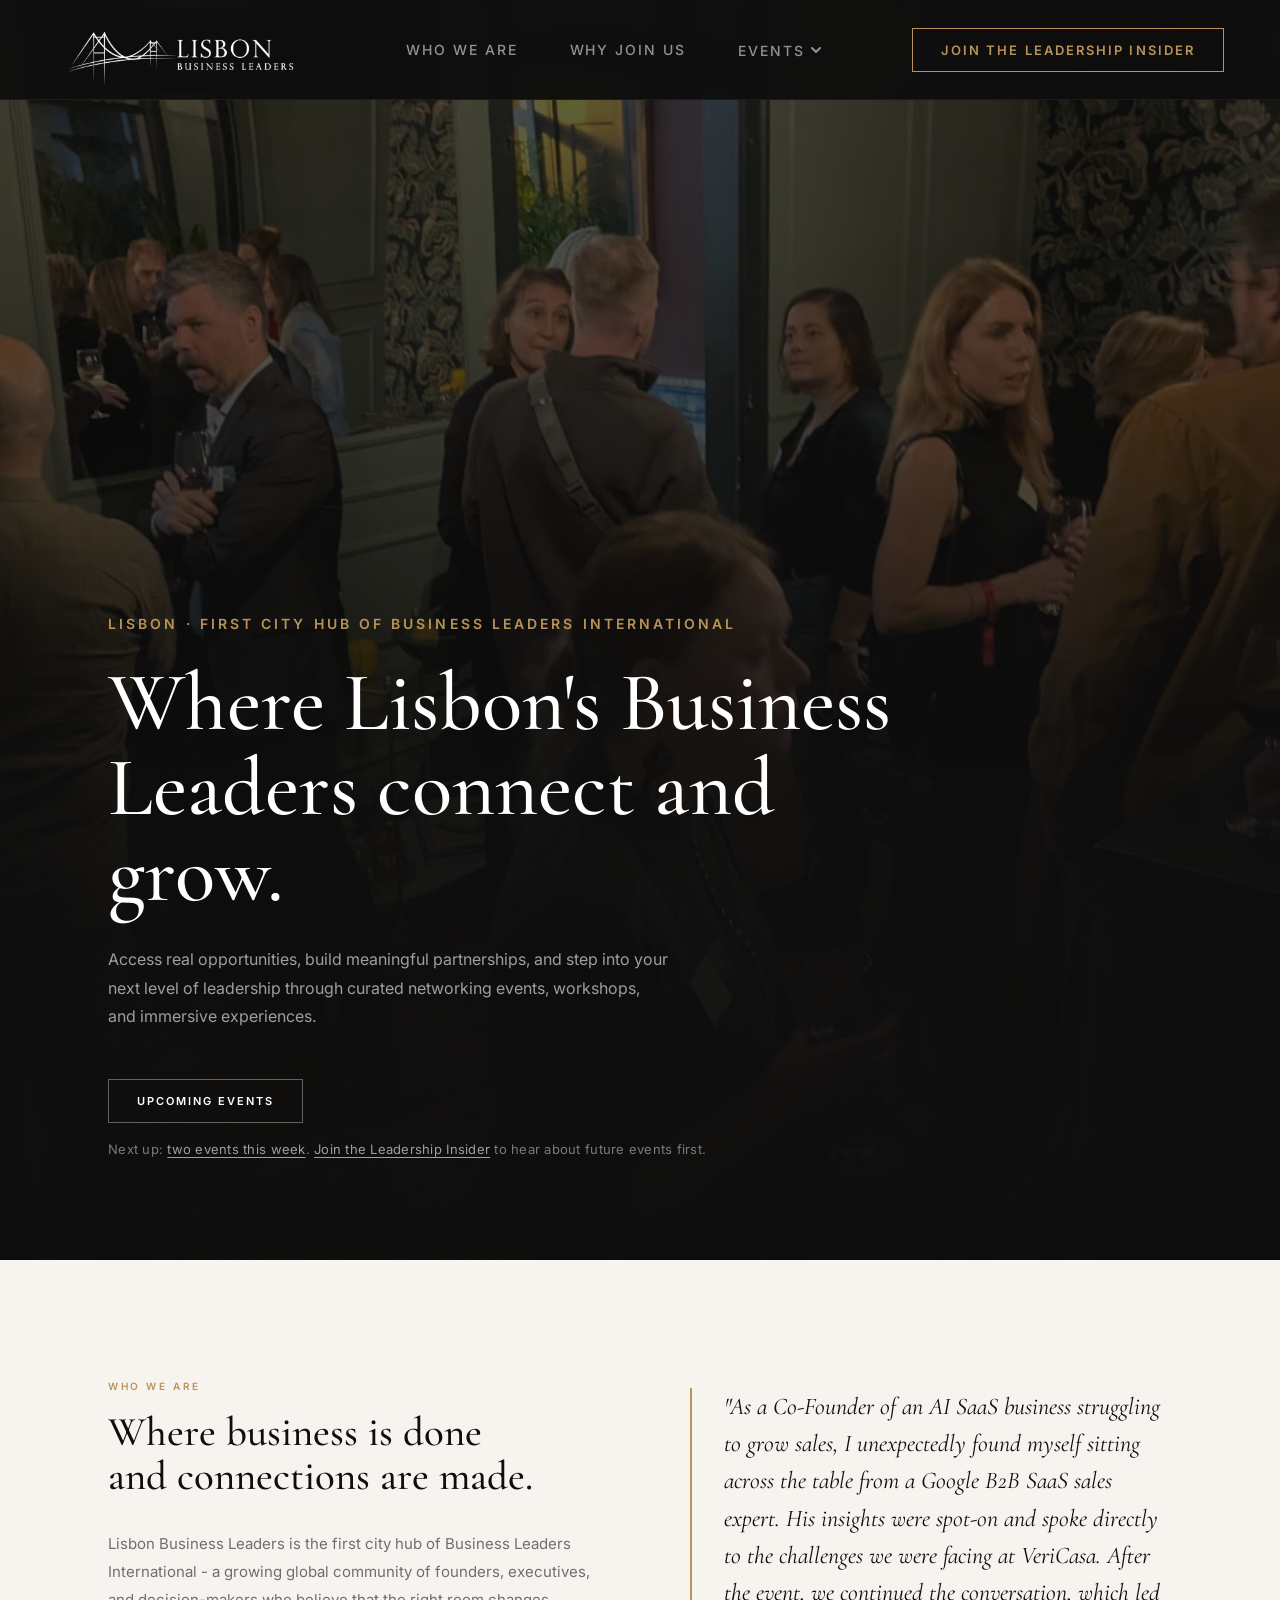
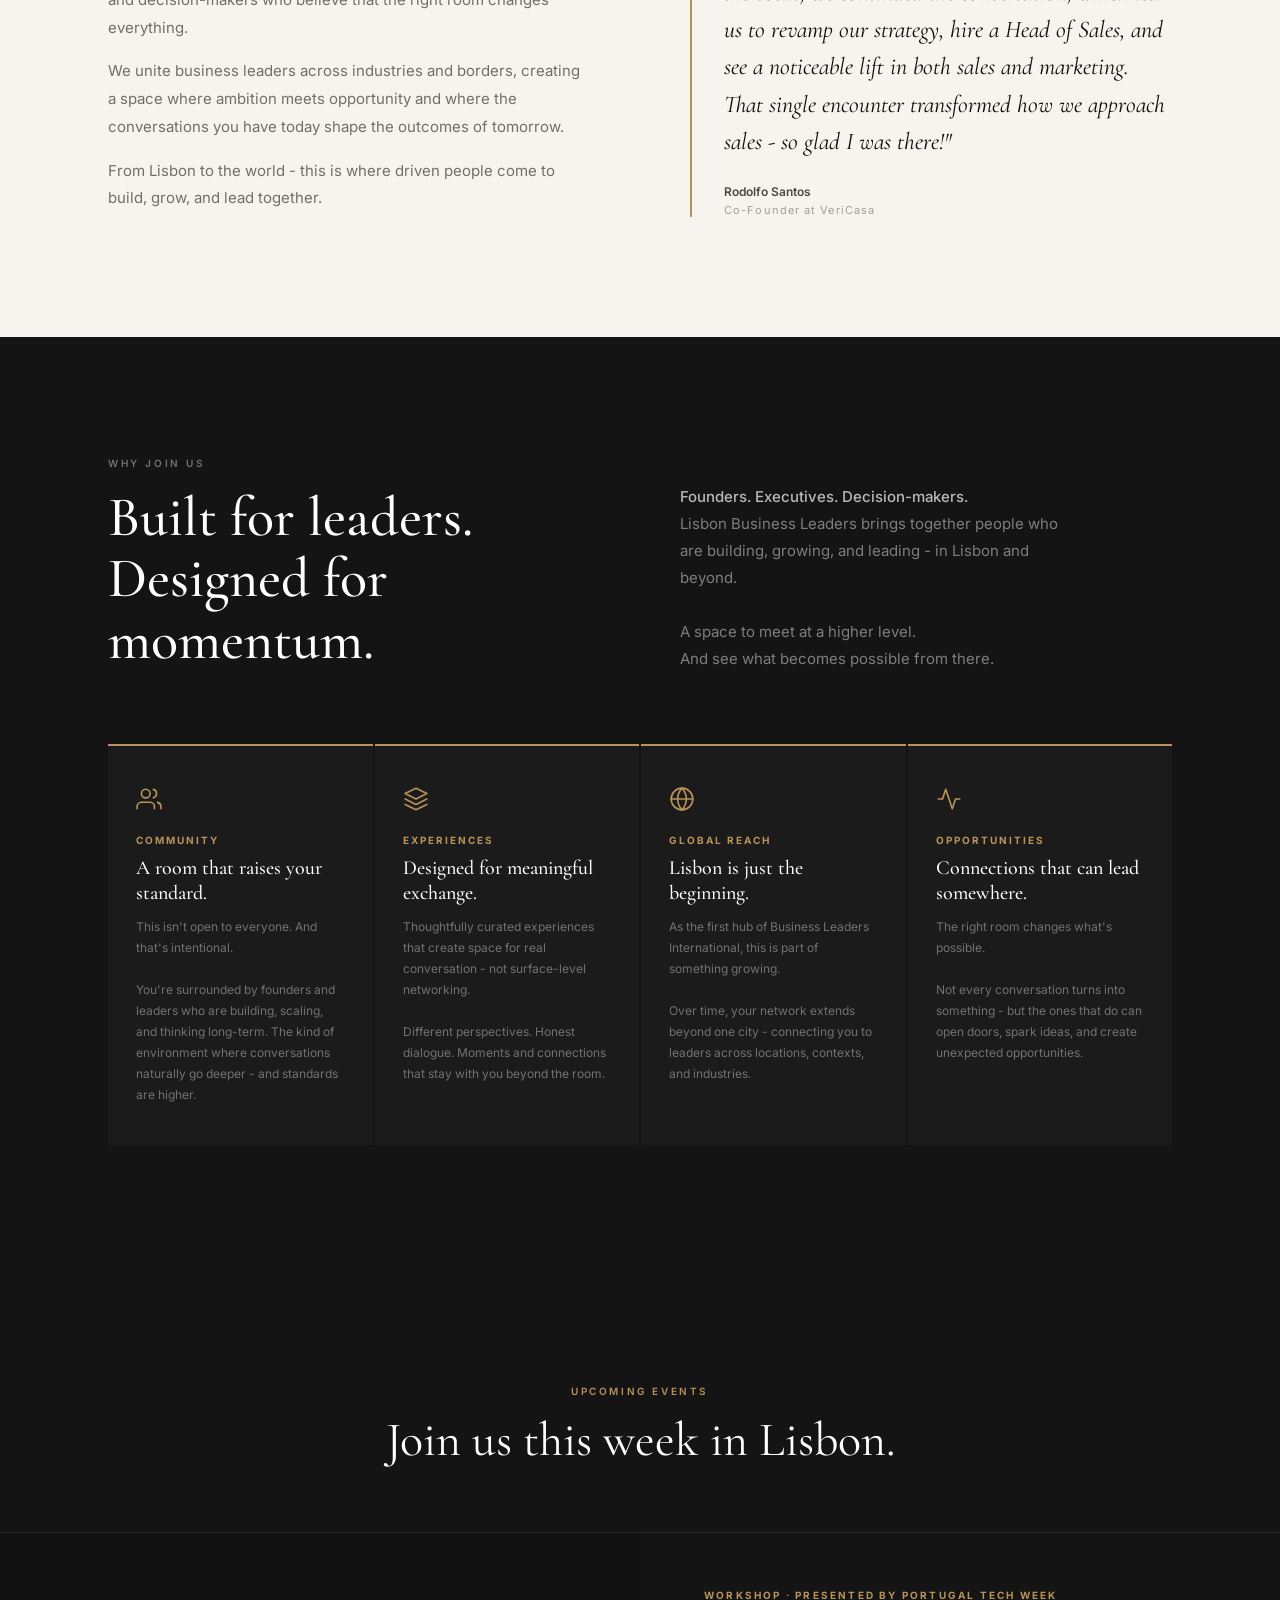
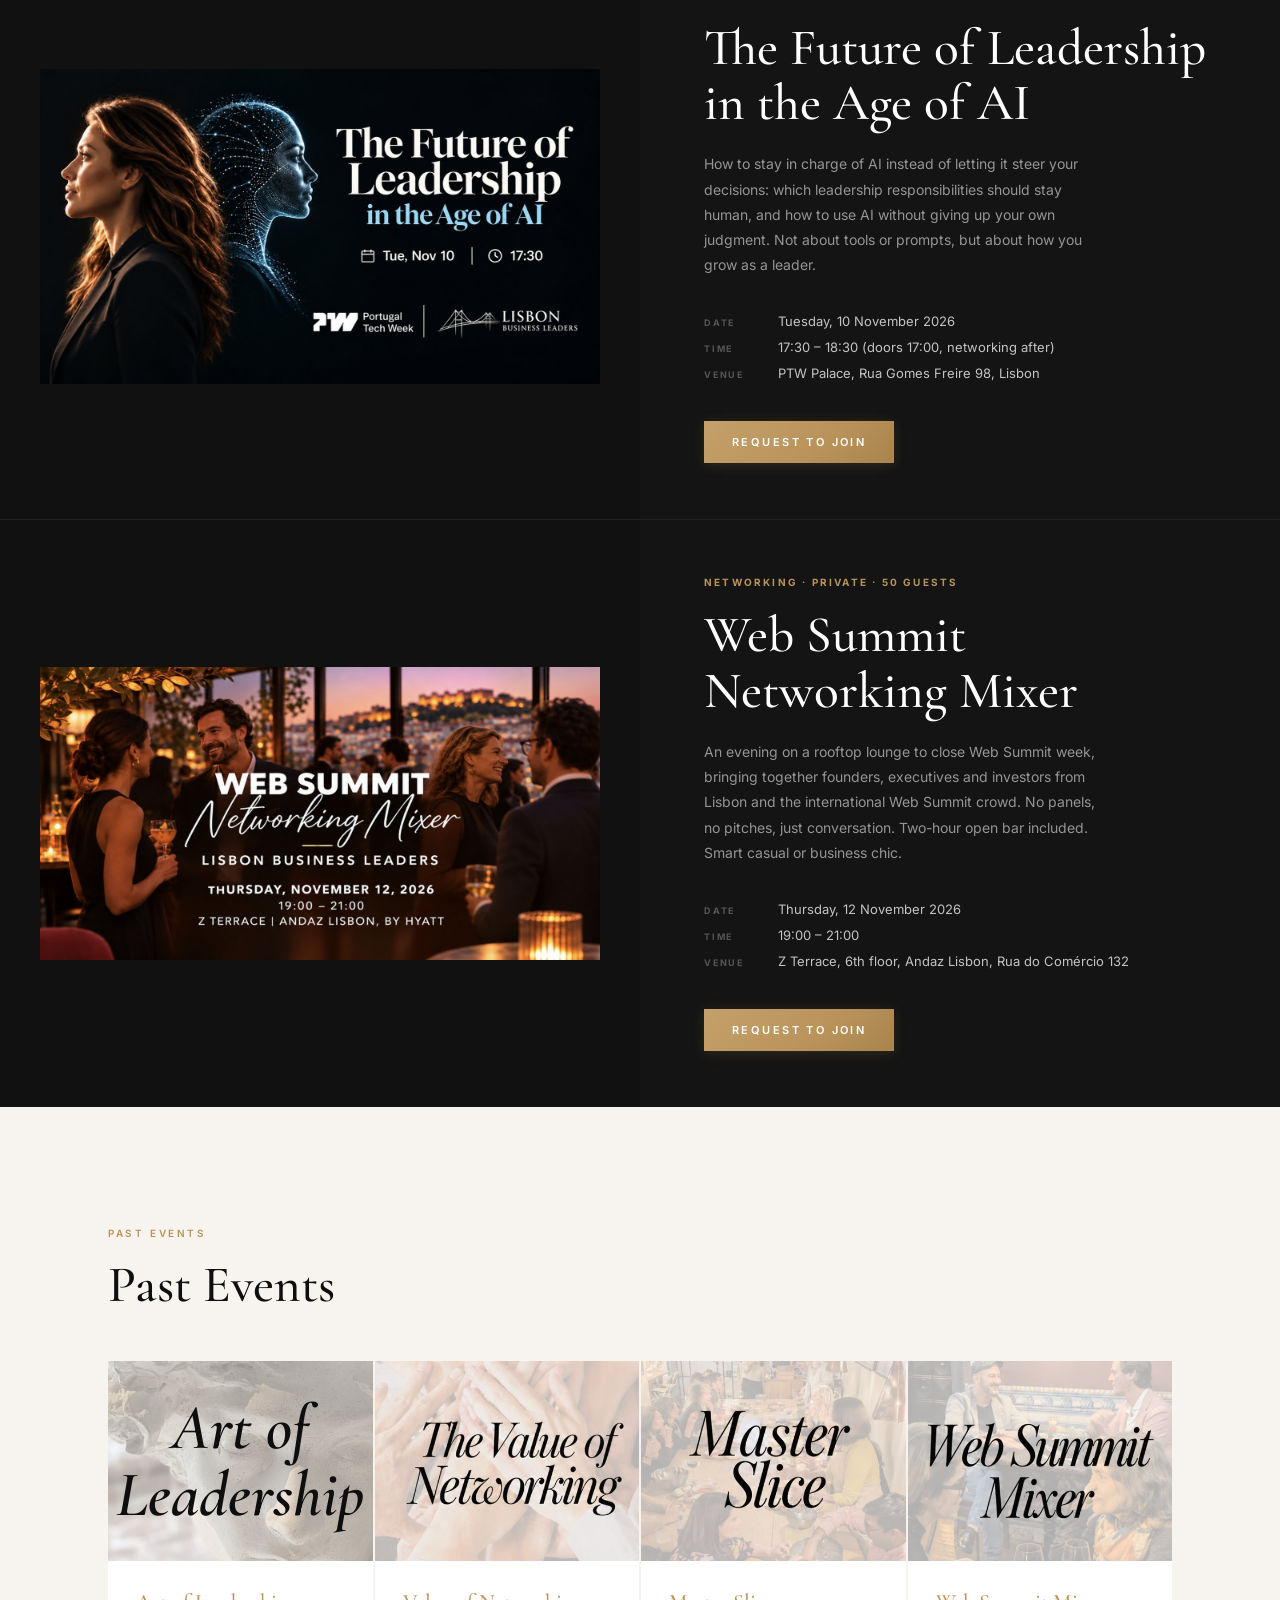
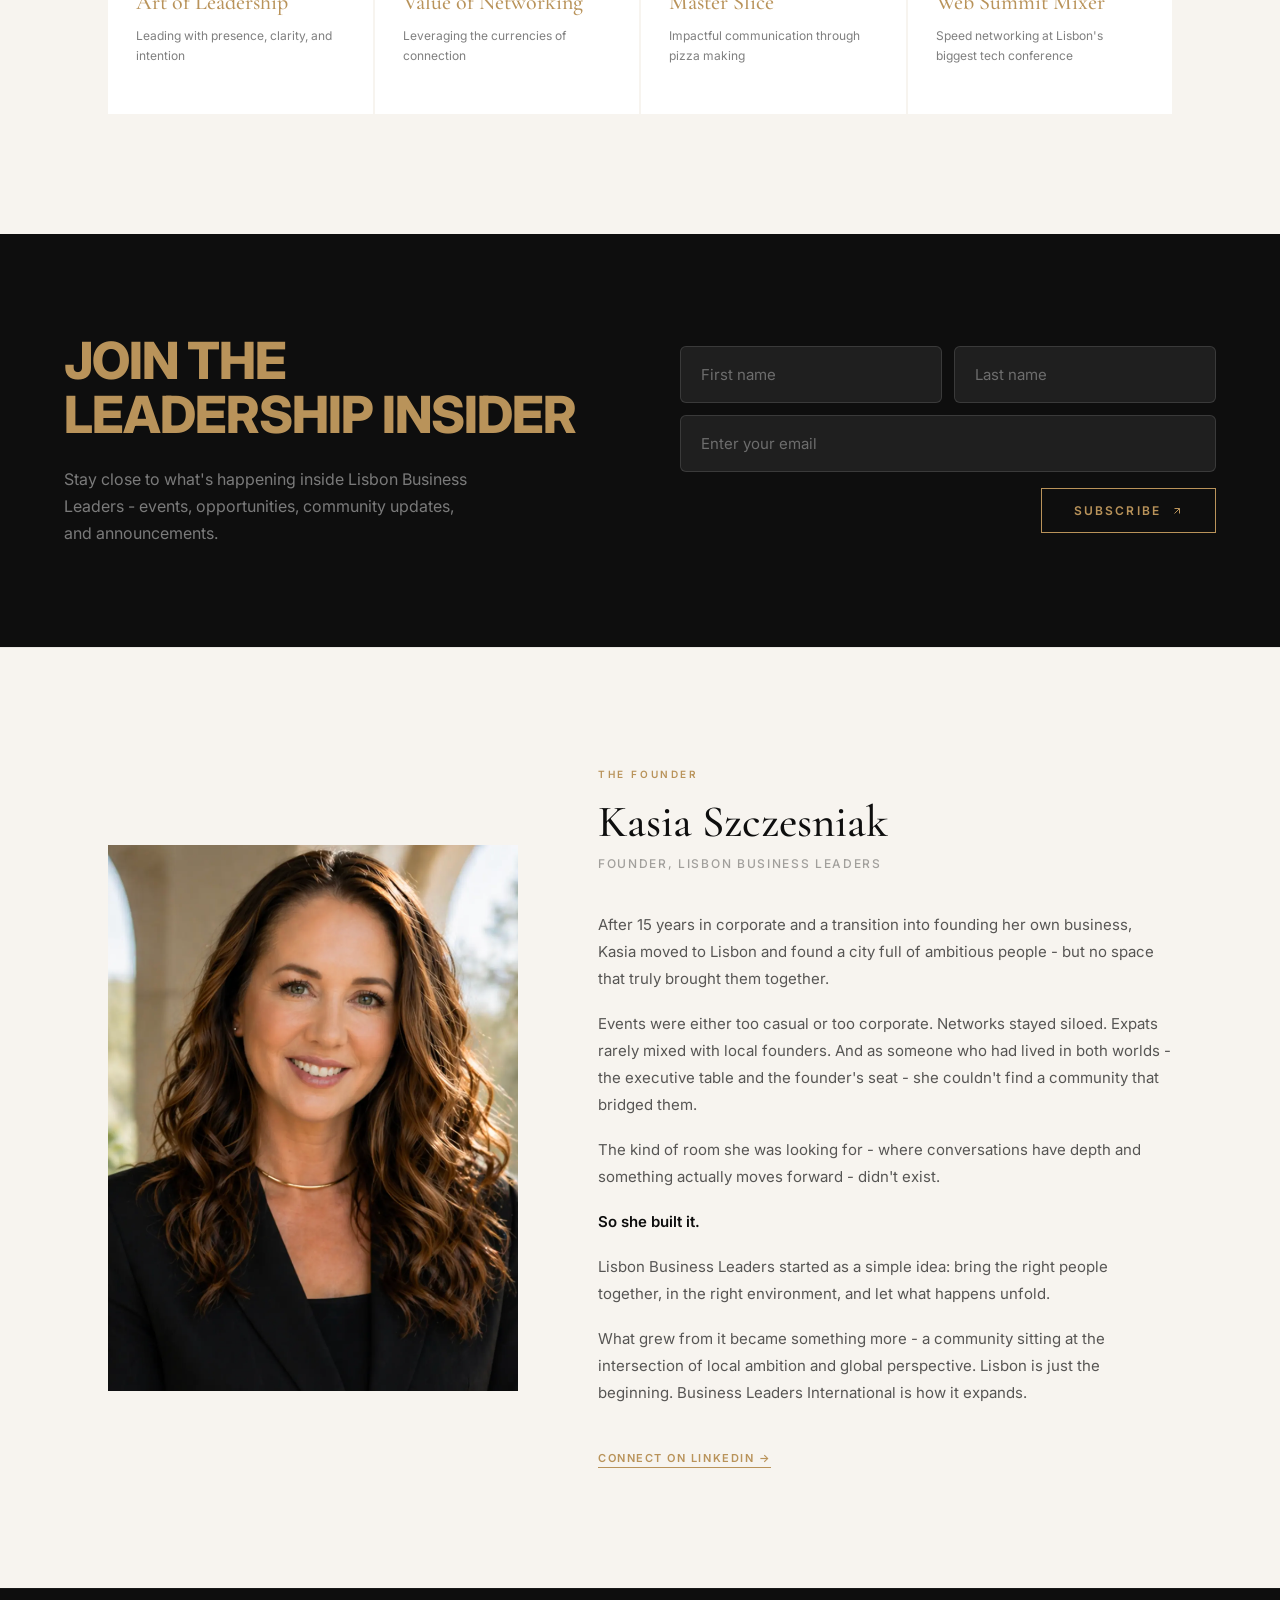
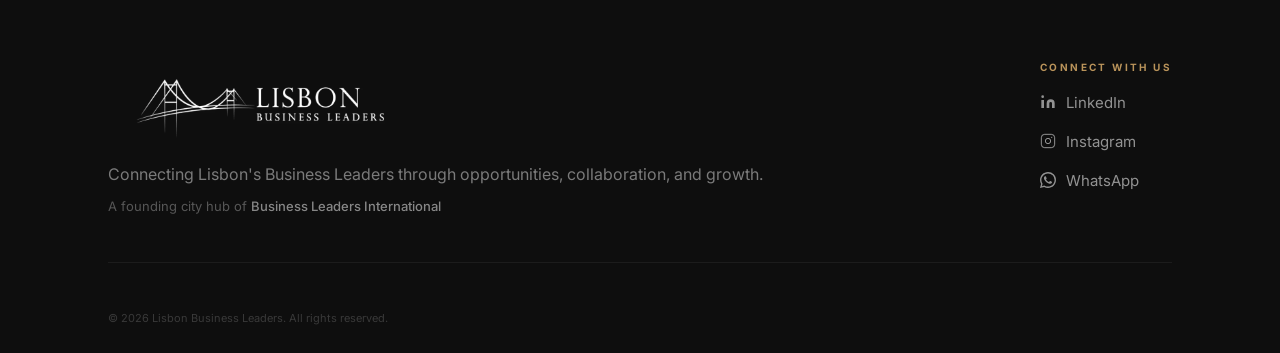
==== commit c65b183f: "Add upcoming events: Future of Leadership in the Age of AI (10 Nov) and Web Summit Networking Mixer " ====
--- a/index.html
+++ b/index.html
@@ -643,7 +643,7 @@
             <svg viewBox="0 0 10 6"><path d="M1 1l4 4 4-4" stroke-linecap="round" stroke-linejoin="round"/></svg>
           </button>
           <div class="nav__events-dropdown">
-            <a href="#newsletter">Future Events</a>
+            <a href="#future-events">Future Events</a>
             <a href="#past-events">Past Events</a>
           </div>
         </div>
@@ -660,7 +660,7 @@
     <div class="nav__mobile-menu" id="navMobileMenu">
       <a href="#who-we-are" class="nav__mobile-link">Who We Are</a>
       <a href="#why-join-us" class="nav__mobile-link">Why Join Us</a>
-      <a href="#newsletter" class="nav__mobile-link">Future Events</a>
+      <a href="#future-events" class="nav__mobile-link">Future Events</a>
       <a href="#past-events" class="nav__mobile-link">Past Events</a>
       <a href="#newsletter" class="nav__mobile-cta">Join the Leadership Insider</a>
     </div>
@@ -674,9 +674,9 @@
       <h1 class="hero__title">Where Lisbon's Business Leaders connect and grow.</h1>
       <p class="hero__sub">Access real opportunities, build meaningful partnerships, and step into your next level of leadership through curated networking events, workshops, and immersive experiences.</p>
       <div class="hero__actions">
-        <a href="#past-events" class="btn btn--outline">Upcoming Events</a>
-      </div>
-      <p style="font-family:var(--sans);font-size:13px;color:rgba(255,255,255,0.45);margin-top:16px;letter-spacing:0.02em;line-height:1.6;"><a href="#newsletter" style="color:rgba(255,255,255,0.6);text-decoration:underline;text-underline-offset:3px;">Join the Leadership Insider</a> to be informed about the next event - currently in the works.</p>
+        <a href="#future-events" class="btn btn--outline">Upcoming Events</a>
+      </div>
+      <p style="font-family:var(--sans);font-size:13px;color:rgba(255,255,255,0.45);margin-top:16px;letter-spacing:0.02em;line-height:1.6;">Next up: <a href="#future-events" style="color:rgba(255,255,255,0.6);text-decoration:underline;text-underline-offset:3px;">two events this week</a>. <a href="#newsletter" style="color:rgba(255,255,255,0.6);text-decoration:underline;text-underline-offset:3px;">Join the Leadership Insider</a> to hear about future events first.</p>
     </div>
   </section>
 
@@ -753,12 +753,50 @@
 
 
   <!-- UPCOMING EVENTS -->
-  <section id="future-events" style="background:var(--dark);padding:120px 0;">
-    <div class="wrap" style="text-align:center;max-width:640px;margin:0 auto;">
+  <section id="future-events" style="background:var(--dark);padding:120px 0 0;">
+    <div class="wrap" style="text-align:center;max-width:640px;margin:0 auto 64px;">
       <span class="label" style="display:block;margin-bottom:16px;">Upcoming Events</span>
-      <h2 style="font-family:var(--serif);font-size:48px;font-weight:400;color:var(--white);line-height:1.15;margin-bottom:24px;">Something is in the works.</h2>
-      <p style="font-family:var(--sans);font-size:15px;color:rgba(255,255,255,0.5);line-height:1.8;margin-bottom:40px;">The next Lisbon Business Leaders event is currently being planned. Join the Leadership Insider to be the first to know.</p>
-      <a href="#newsletter" class="btn btn--gold" style="display:inline-flex;">Join the Leadership Insider</a>
+      <h2 style="font-family:var(--serif);font-size:48px;font-weight:400;color:var(--white);line-height:1.15;">Join us this week in Lisbon.</h2>
+    </div>
+
+    <!-- Event 1 -->
+    <div class="event">
+      <div class="event__inner">
+        <div class="event__image">
+          <img src="assets/event-future-of-leadership-ai.jpg" alt="The Future of Leadership in the Age of AI, Tuesday 10 November, 17:30, presented by Portugal Tech Week and Lisbon Business Leaders" style="width:100%;" loading="lazy">
+        </div>
+        <div class="event__body">
+          <p class="event__format-tag">Workshop · Presented by Portugal Tech Week</p>
+          <h3 class="event__title">The Future of Leadership in the Age of AI</h3>
+          <p class="event__desc">How to stay in charge of AI instead of letting it steer your decisions: which leadership responsibilities should stay human, and how to use AI without giving up your own judgment. Not about tools or prompts, but about how you grow as a leader.</p>
+          <div class="event__meta">
+            <div class="event__meta-row"><span class="event__meta-label">Date</span><span class="event__meta-value">Tuesday, 10 November 2026</span></div>
+            <div class="event__meta-row"><span class="event__meta-label">Time</span><span class="event__meta-value">17:30 – 18:30 (doors 17:00, networking after)</span></div>
+            <div class="event__meta-row"><span class="event__meta-label">Venue</span><span class="event__meta-value">PTW Palace, Rua Gomes Freire 98, Lisbon</span></div>
+          </div>
+          <a href="https://luma.com/6g9yx89x" target="_blank" rel="noopener" class="btn btn--gold" style="display:inline-flex;align-self:flex-start;">Request to Join</a>
+        </div>
+      </div>
+    </div>
+
+    <!-- Event 2 -->
+    <div class="event">
+      <div class="event__inner">
+        <div class="event__image">
+          <img src="assets/event-web-summit-networking-mixer.jpg" alt="Web Summit Networking Mixer, Thursday 12 November 2026, Z Terrace, Andaz Lisbon" style="width:100%;" loading="lazy">
+        </div>
+        <div class="event__body">
+          <p class="event__format-tag">Networking · Private · 50 guests</p>
+          <h3 class="event__title">Web Summit Networking Mixer</h3>
+          <p class="event__desc">An evening on a rooftop lounge to close Web Summit week, bringing together founders, executives and investors from Lisbon and the international Web Summit crowd. No panels, no pitches, just conversation. Two-hour open bar included. Smart casual or business chic.</p>
+          <div class="event__meta">
+            <div class="event__meta-row"><span class="event__meta-label">Date</span><span class="event__meta-value">Thursday, 12 November 2026</span></div>
+            <div class="event__meta-row"><span class="event__meta-label">Time</span><span class="event__meta-value">19:00 – 21:00</span></div>
+            <div class="event__meta-row"><span class="event__meta-label">Venue</span><span class="event__meta-value">Z Terrace, 6th floor, Andaz Lisbon, Rua do Comércio 132</span></div>
+          </div>
+          <a href="https://luma.com/39950i36" target="_blank" rel="noopener" class="btn btn--gold" style="display:inline-flex;align-self:flex-start;">Request to Join</a>
+        </div>
+      </div>
     </div>
   </section>
 
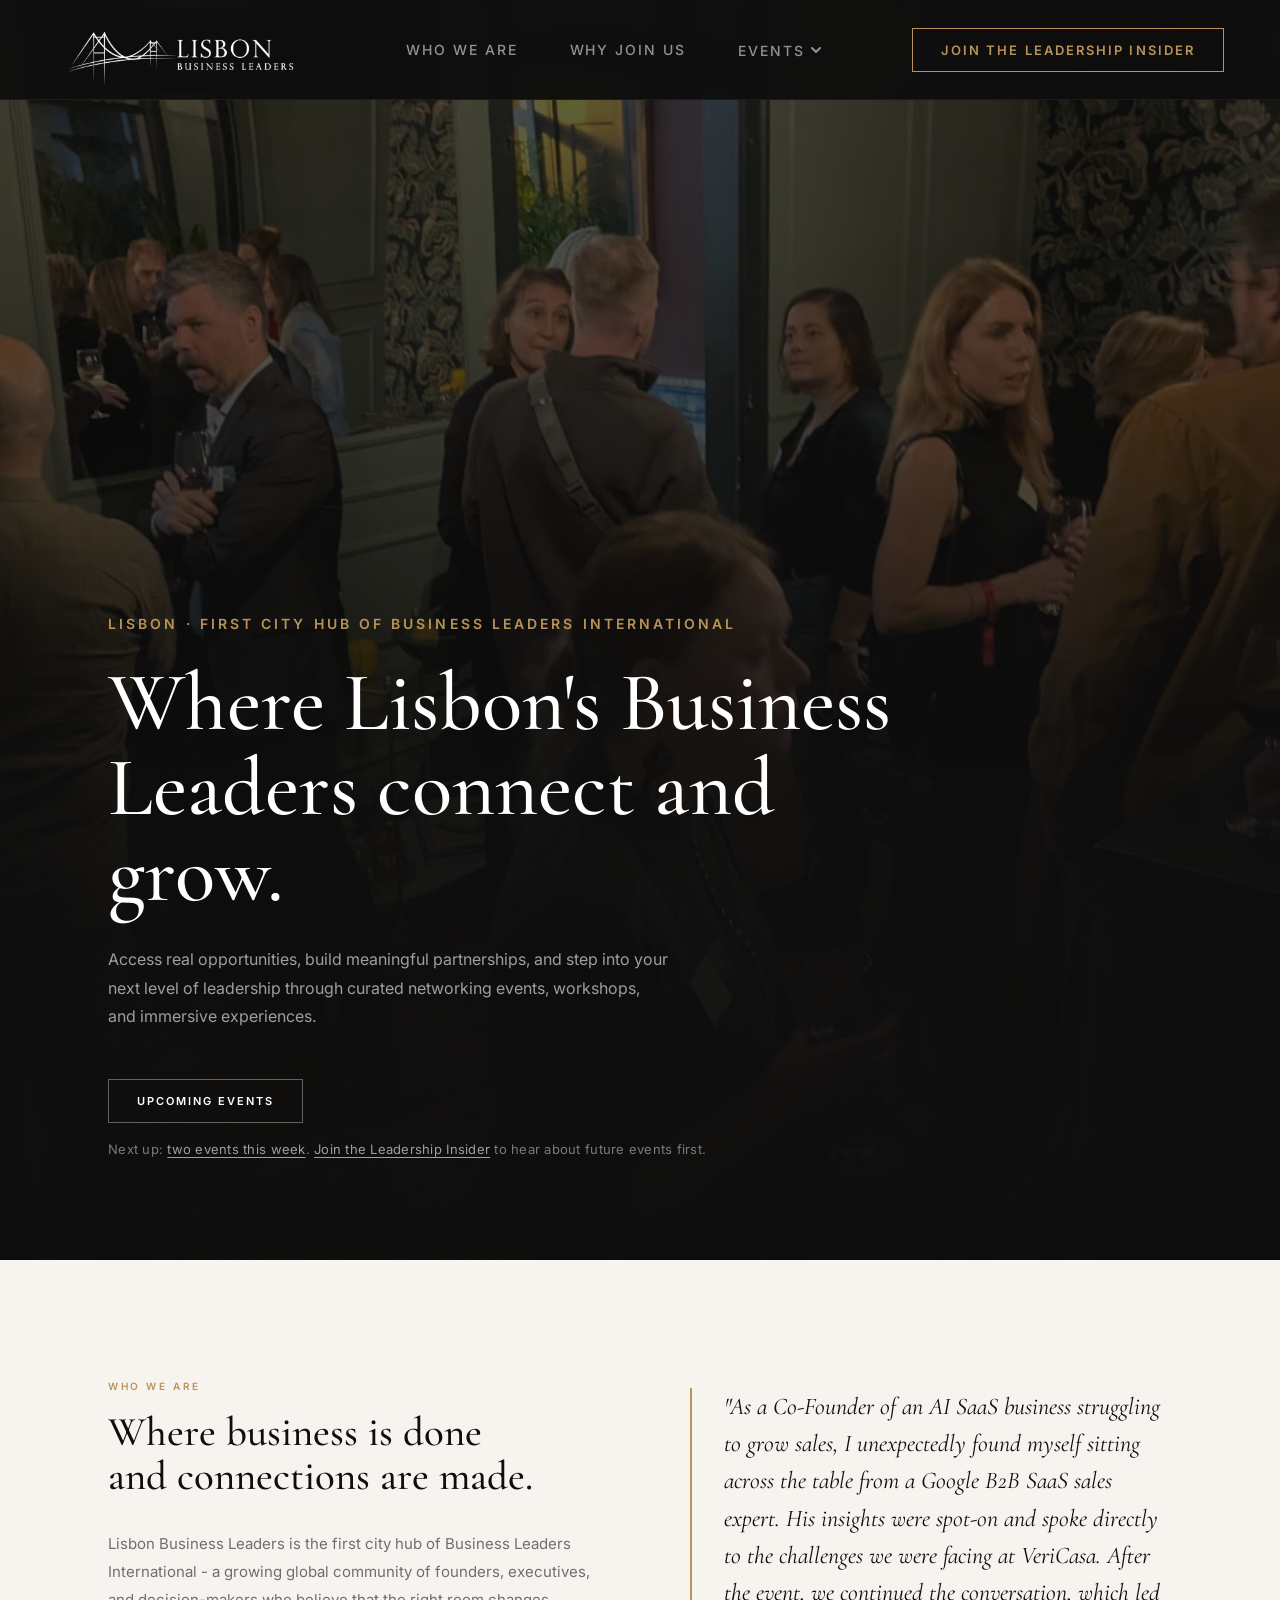
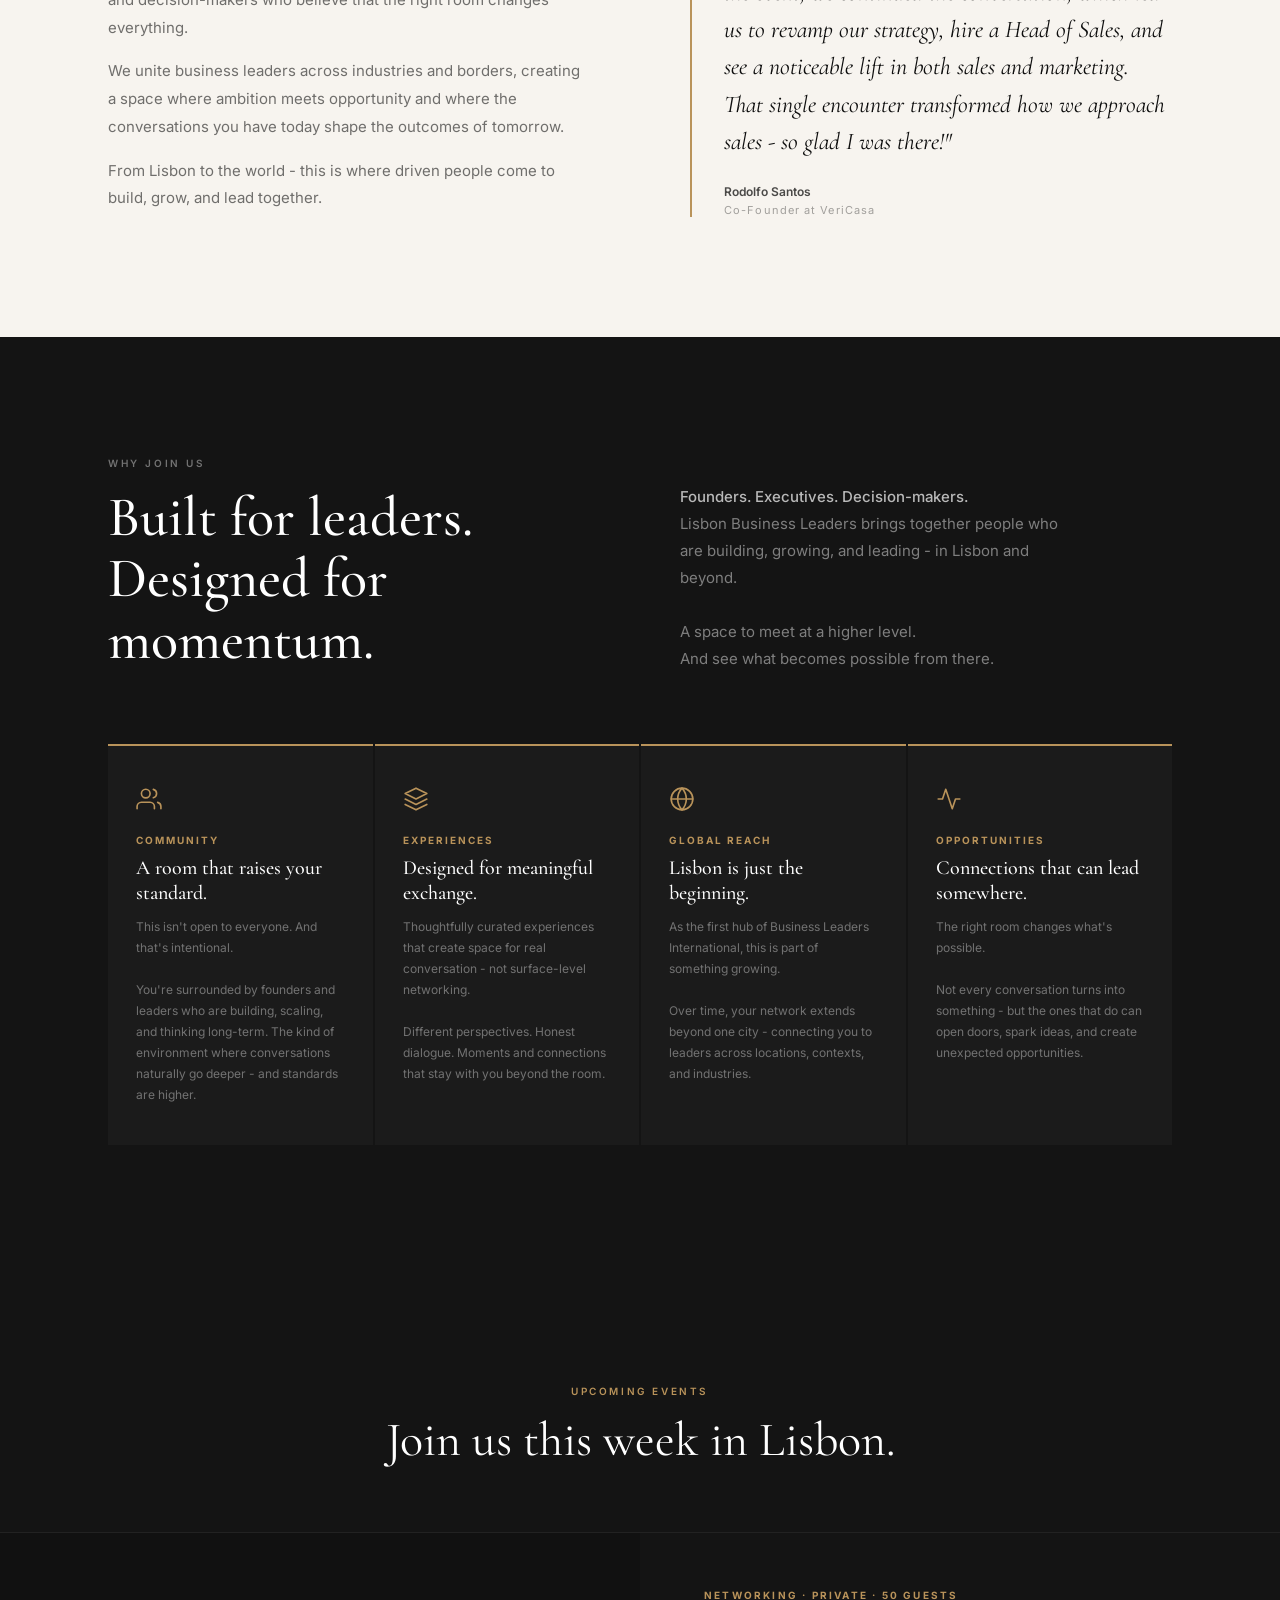
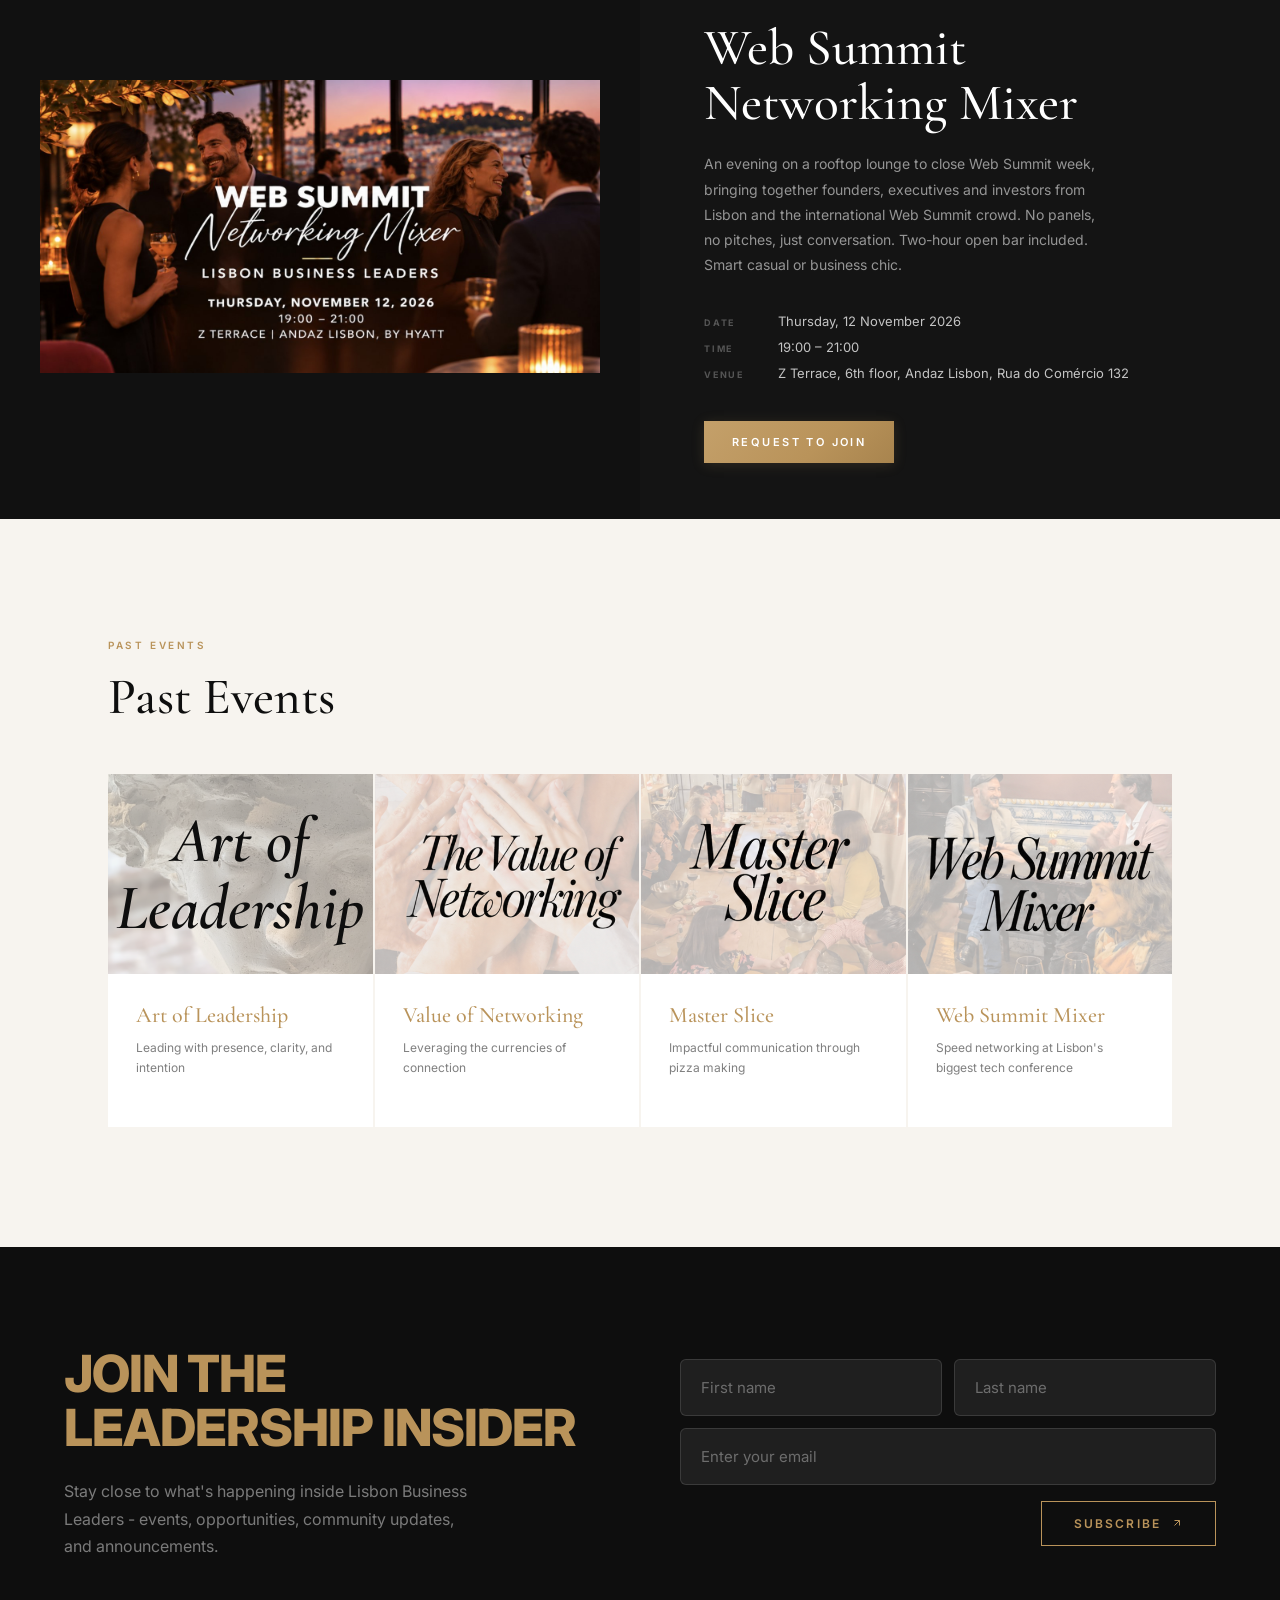
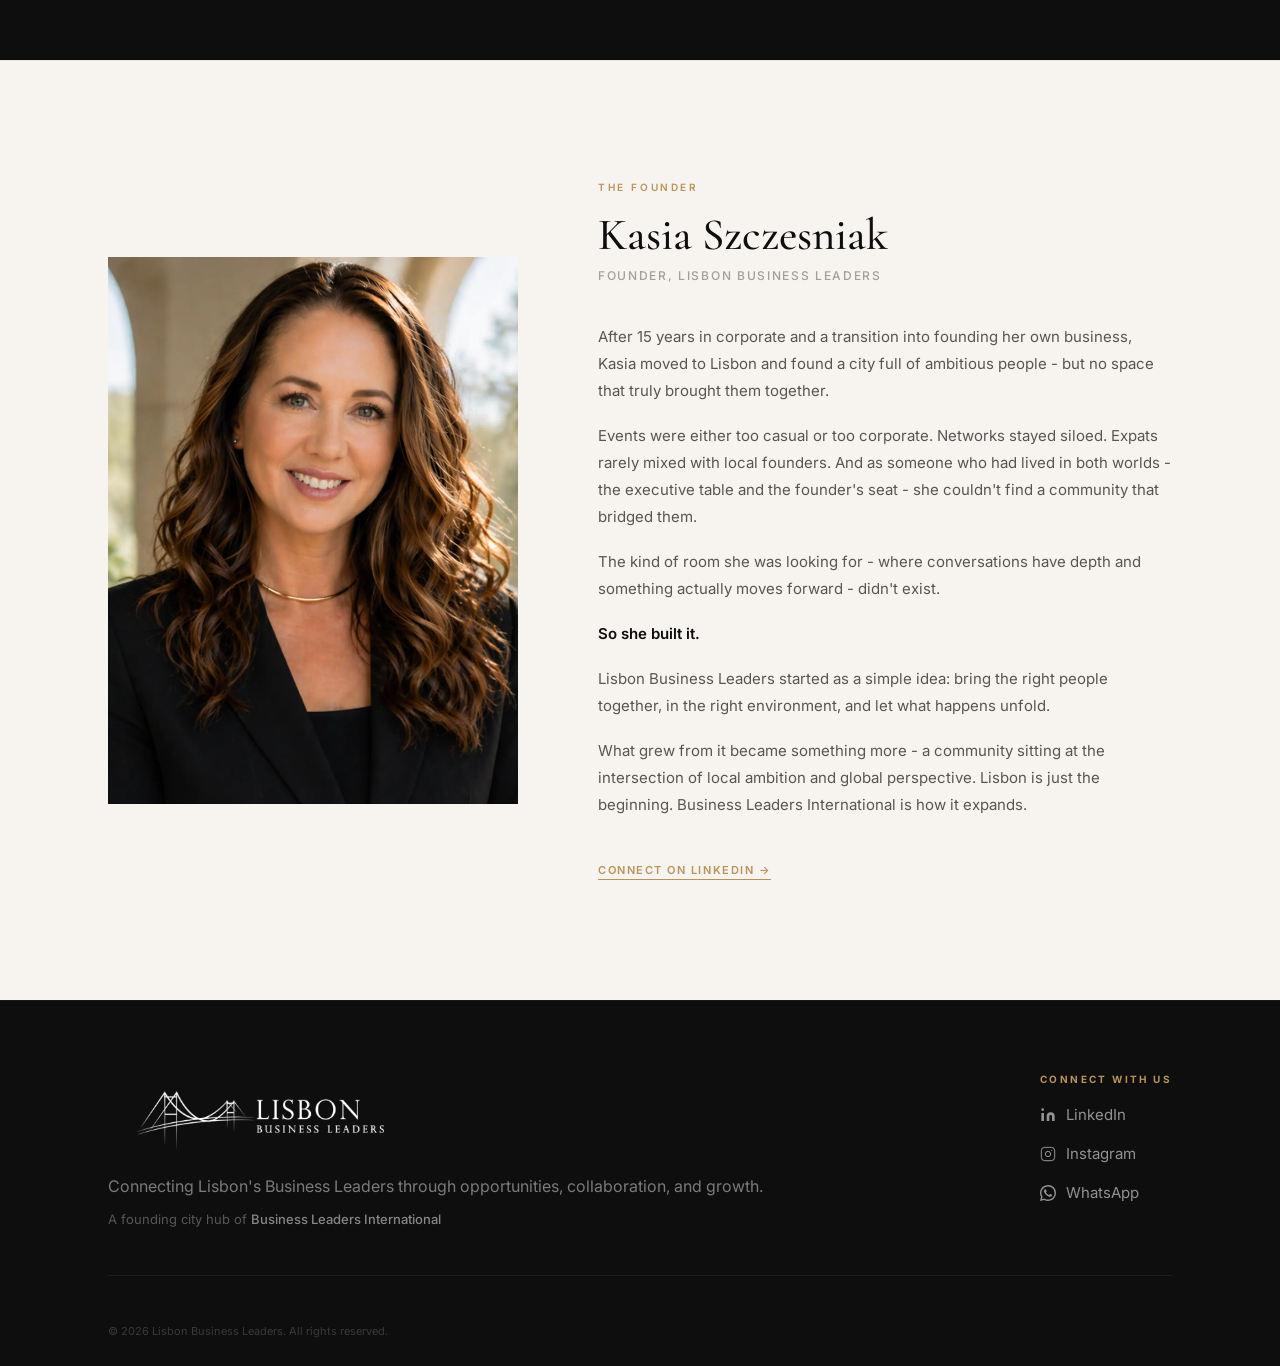
==== commit d178ca2a: "Remove past Future of Leadership event from Upcoming Events The Web Summit Networking Mixer (12 Nov)" ====
--- a/index.html
+++ b/index.html
@@ -763,26 +763,6 @@
     <div class="event">
       <div class="event__inner">
         <div class="event__image">
-          <img src="assets/event-future-of-leadership-ai.jpg" alt="The Future of Leadership in the Age of AI, Tuesday 10 November, 17:30, presented by Portugal Tech Week and Lisbon Business Leaders" style="width:100%;" loading="lazy">
-        </div>
-        <div class="event__body">
-          <p class="event__format-tag">Workshop · Presented by Portugal Tech Week</p>
-          <h3 class="event__title">The Future of Leadership in the Age of AI</h3>
-          <p class="event__desc">How to stay in charge of AI instead of letting it steer your decisions: which leadership responsibilities should stay human, and how to use AI without giving up your own judgment. Not about tools or prompts, but about how you grow as a leader.</p>
-          <div class="event__meta">
-            <div class="event__meta-row"><span class="event__meta-label">Date</span><span class="event__meta-value">Tuesday, 10 November 2026</span></div>
-            <div class="event__meta-row"><span class="event__meta-label">Time</span><span class="event__meta-value">17:30 – 18:30 (doors 17:00, networking after)</span></div>
-            <div class="event__meta-row"><span class="event__meta-label">Venue</span><span class="event__meta-value">PTW Palace, Rua Gomes Freire 98, Lisbon</span></div>
-          </div>
-          <a href="https://luma.com/6g9yx89x" target="_blank" rel="noopener" class="btn btn--gold" style="display:inline-flex;align-self:flex-start;">Request to Join</a>
-        </div>
-      </div>
-    </div>
-
-    <!-- Event 2 -->
-    <div class="event">
-      <div class="event__inner">
-        <div class="event__image">
           <img src="assets/event-web-summit-networking-mixer.jpg" alt="Web Summit Networking Mixer, Thursday 12 November 2026, Z Terrace, Andaz Lisbon" style="width:100%;" loading="lazy">
         </div>
         <div class="event__body">
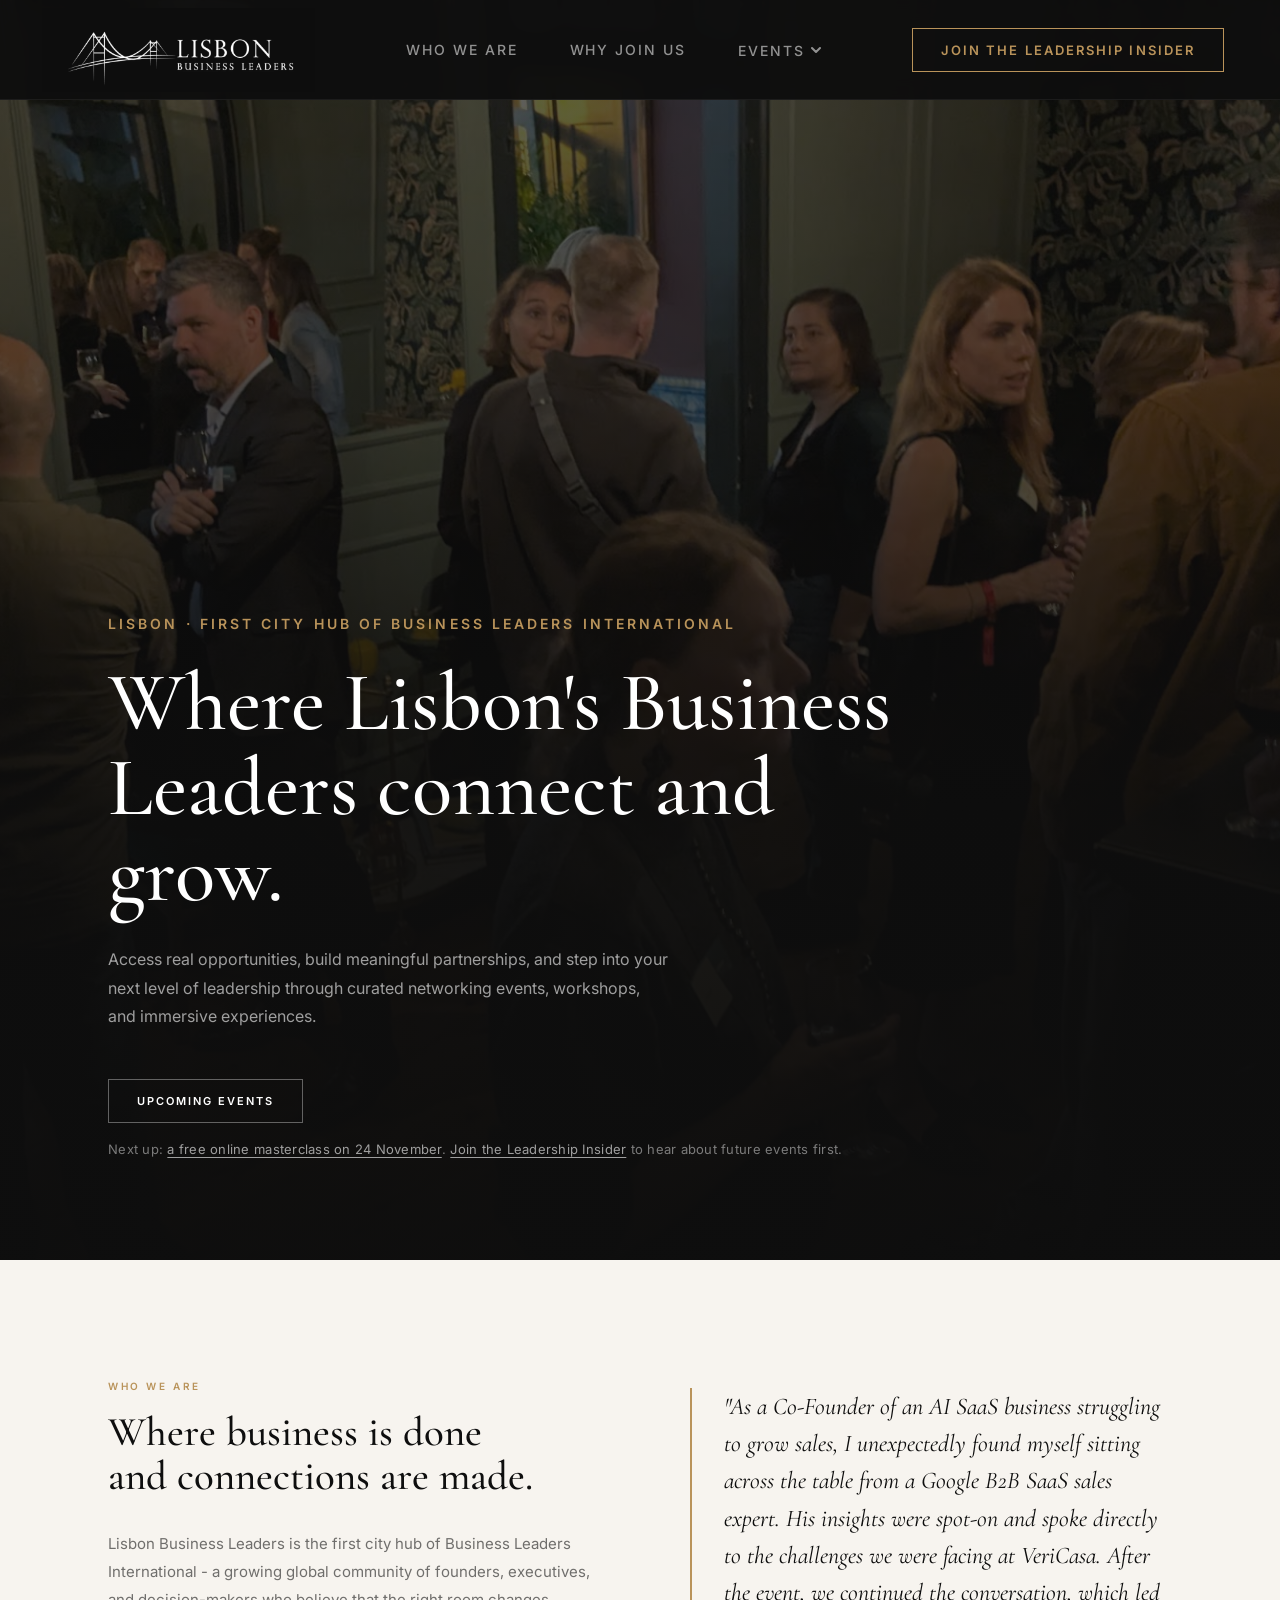
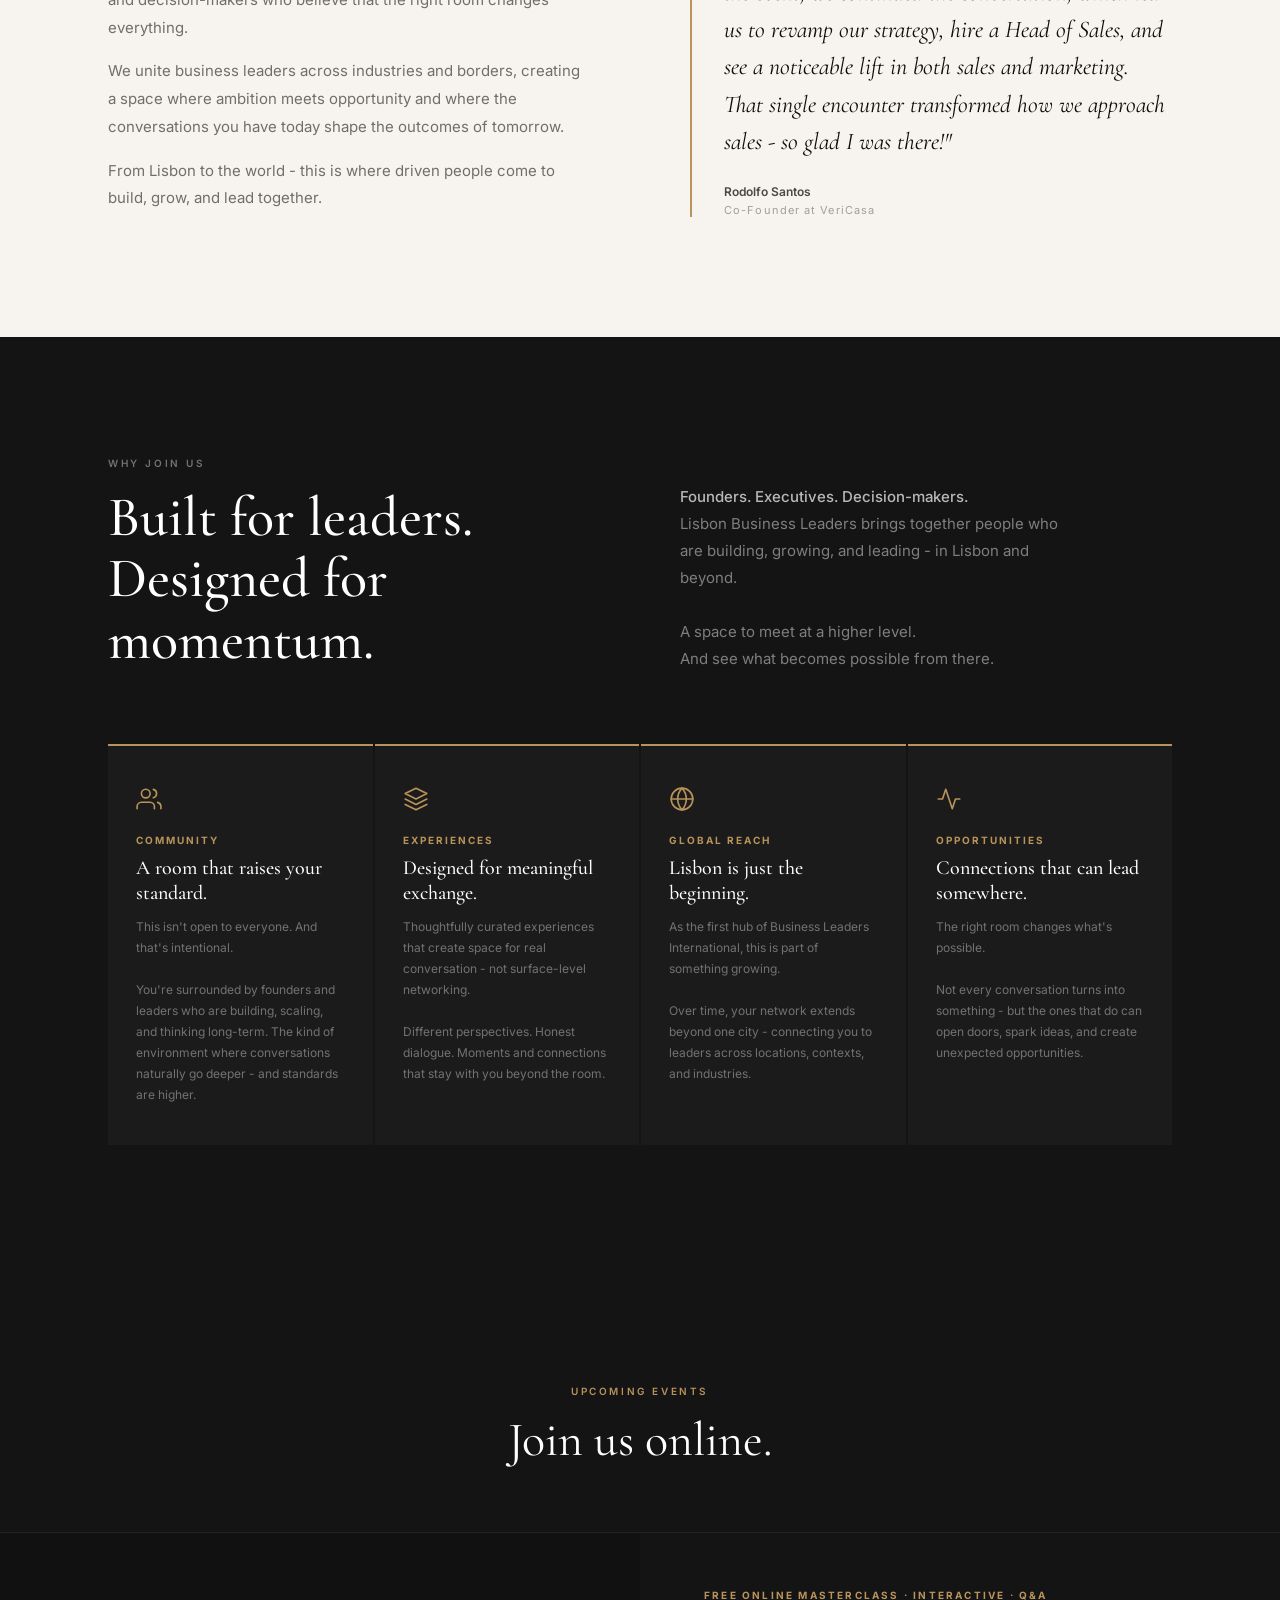
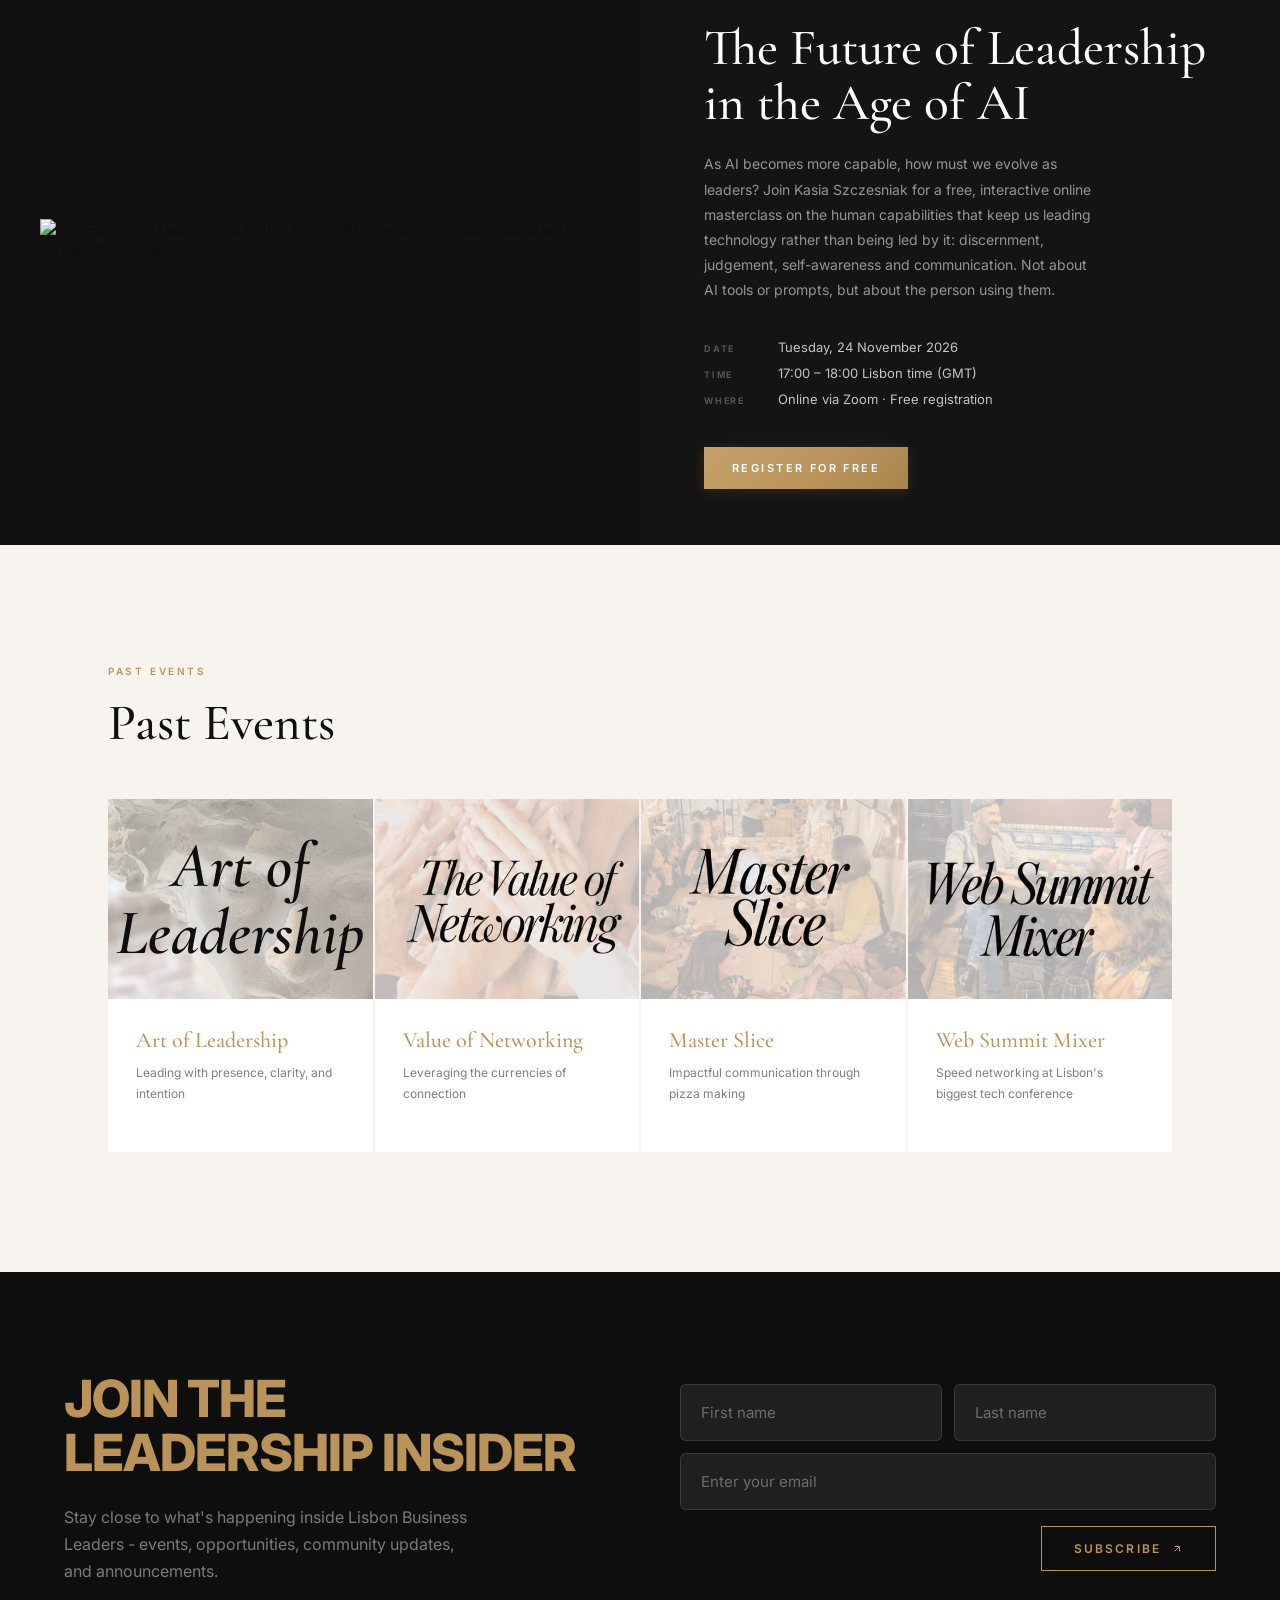
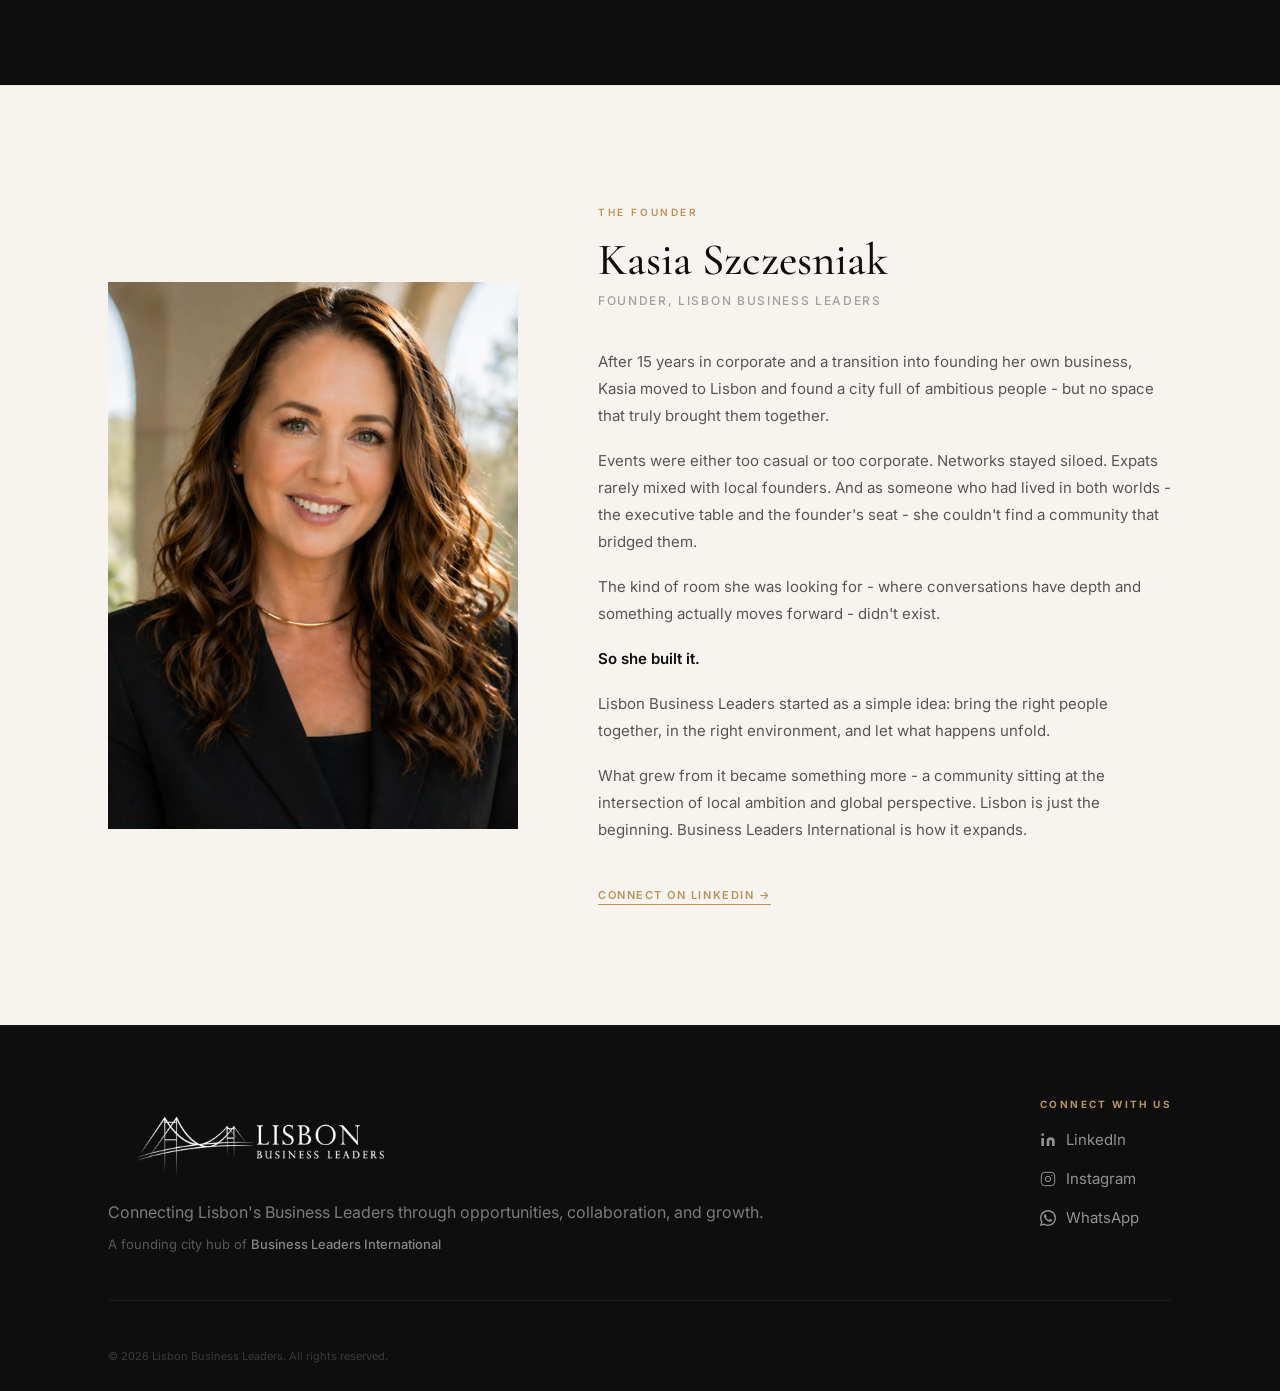
==== commit 96c0b678: "Replace Web Summit Networking Mixer with free online masterclass (24 Nov) Upcoming Events now featur" ====
--- a/index.html
+++ b/index.html
@@ -676,7 +676,7 @@
       <div class="hero__actions">
         <a href="#future-events" class="btn btn--outline">Upcoming Events</a>
       </div>
-      <p style="font-family:var(--sans);font-size:13px;color:rgba(255,255,255,0.45);margin-top:16px;letter-spacing:0.02em;line-height:1.6;">Next up: <a href="#future-events" style="color:rgba(255,255,255,0.6);text-decoration:underline;text-underline-offset:3px;">two events this week</a>. <a href="#newsletter" style="color:rgba(255,255,255,0.6);text-decoration:underline;text-underline-offset:3px;">Join the Leadership Insider</a> to hear about future events first.</p>
+      <p style="font-family:var(--sans);font-size:13px;color:rgba(255,255,255,0.45);margin-top:16px;letter-spacing:0.02em;line-height:1.6;">Next up: <a href="#future-events" style="color:rgba(255,255,255,0.6);text-decoration:underline;text-underline-offset:3px;">a free online masterclass on 24 November</a>. <a href="#newsletter" style="color:rgba(255,255,255,0.6);text-decoration:underline;text-underline-offset:3px;">Join the Leadership Insider</a> to hear about future events first.</p>
     </div>
   </section>
 
@@ -756,25 +756,25 @@
   <section id="future-events" style="background:var(--dark);padding:120px 0 0;">
     <div class="wrap" style="text-align:center;max-width:640px;margin:0 auto 64px;">
       <span class="label" style="display:block;margin-bottom:16px;">Upcoming Events</span>
-      <h2 style="font-family:var(--serif);font-size:48px;font-weight:400;color:var(--white);line-height:1.15;">Join us this week in Lisbon.</h2>
+      <h2 style="font-family:var(--serif);font-size:48px;font-weight:400;color:var(--white);line-height:1.15;">Join us online.</h2>
     </div>
 
     <!-- Event 1 -->
     <div class="event">
       <div class="event__inner">
         <div class="event__image">
-          <img src="assets/event-web-summit-networking-mixer.jpg" alt="Web Summit Networking Mixer, Thursday 12 November 2026, Z Terrace, Andaz Lisbon" style="width:100%;" loading="lazy">
+          <img src="https://images.lumacdn.com/cdn-cgi/image/format=auto,fit=cover,dpr=2,quality=80,width=800,height=800/uploads/yo/e8e23298-745f-4c40-8544-668a62f22c81.png" alt="The Future of Leadership in the Age of AI, free online masterclass with Kasia Szczesniak" style="width:100%;" loading="lazy">
         </div>
         <div class="event__body">
-          <p class="event__format-tag">Networking · Private · 50 guests</p>
-          <h3 class="event__title">Web Summit Networking Mixer</h3>
-          <p class="event__desc">An evening on a rooftop lounge to close Web Summit week, bringing together founders, executives and investors from Lisbon and the international Web Summit crowd. No panels, no pitches, just conversation. Two-hour open bar included. Smart casual or business chic.</p>
+          <p class="event__format-tag">Free Online Masterclass · Interactive · Q&amp;A</p>
+          <h3 class="event__title">The Future of Leadership in the Age of AI</h3>
+          <p class="event__desc">As AI becomes more capable, how must we evolve as leaders? Join Kasia Szczesniak for a free, interactive online masterclass on the human capabilities that keep us leading technology rather than being led by it: discernment, judgement, self-awareness and communication. Not about AI tools or prompts, but about the person using them.</p>
           <div class="event__meta">
-            <div class="event__meta-row"><span class="event__meta-label">Date</span><span class="event__meta-value">Thursday, 12 November 2026</span></div>
-            <div class="event__meta-row"><span class="event__meta-label">Time</span><span class="event__meta-value">19:00 – 21:00</span></div>
-            <div class="event__meta-row"><span class="event__meta-label">Venue</span><span class="event__meta-value">Z Terrace, 6th floor, Andaz Lisbon, Rua do Comércio 132</span></div>
-          </div>
-          <a href="https://luma.com/39950i36" target="_blank" rel="noopener" class="btn btn--gold" style="display:inline-flex;align-self:flex-start;">Request to Join</a>
+            <div class="event__meta-row"><span class="event__meta-label">Date</span><span class="event__meta-value">Tuesday, 24 November 2026</span></div>
+            <div class="event__meta-row"><span class="event__meta-label">Time</span><span class="event__meta-value">17:00 – 18:00 Lisbon time (GMT)</span></div>
+            <div class="event__meta-row"><span class="event__meta-label">Where</span><span class="event__meta-value">Online via Zoom · Free registration</span></div>
+          </div>
+          <a href="https://luma.com/flr5jsjs" target="_blank" rel="noopener" class="btn btn--gold" style="display:inline-flex;align-self:flex-start;">Register for Free</a>
         </div>
       </div>
     </div>
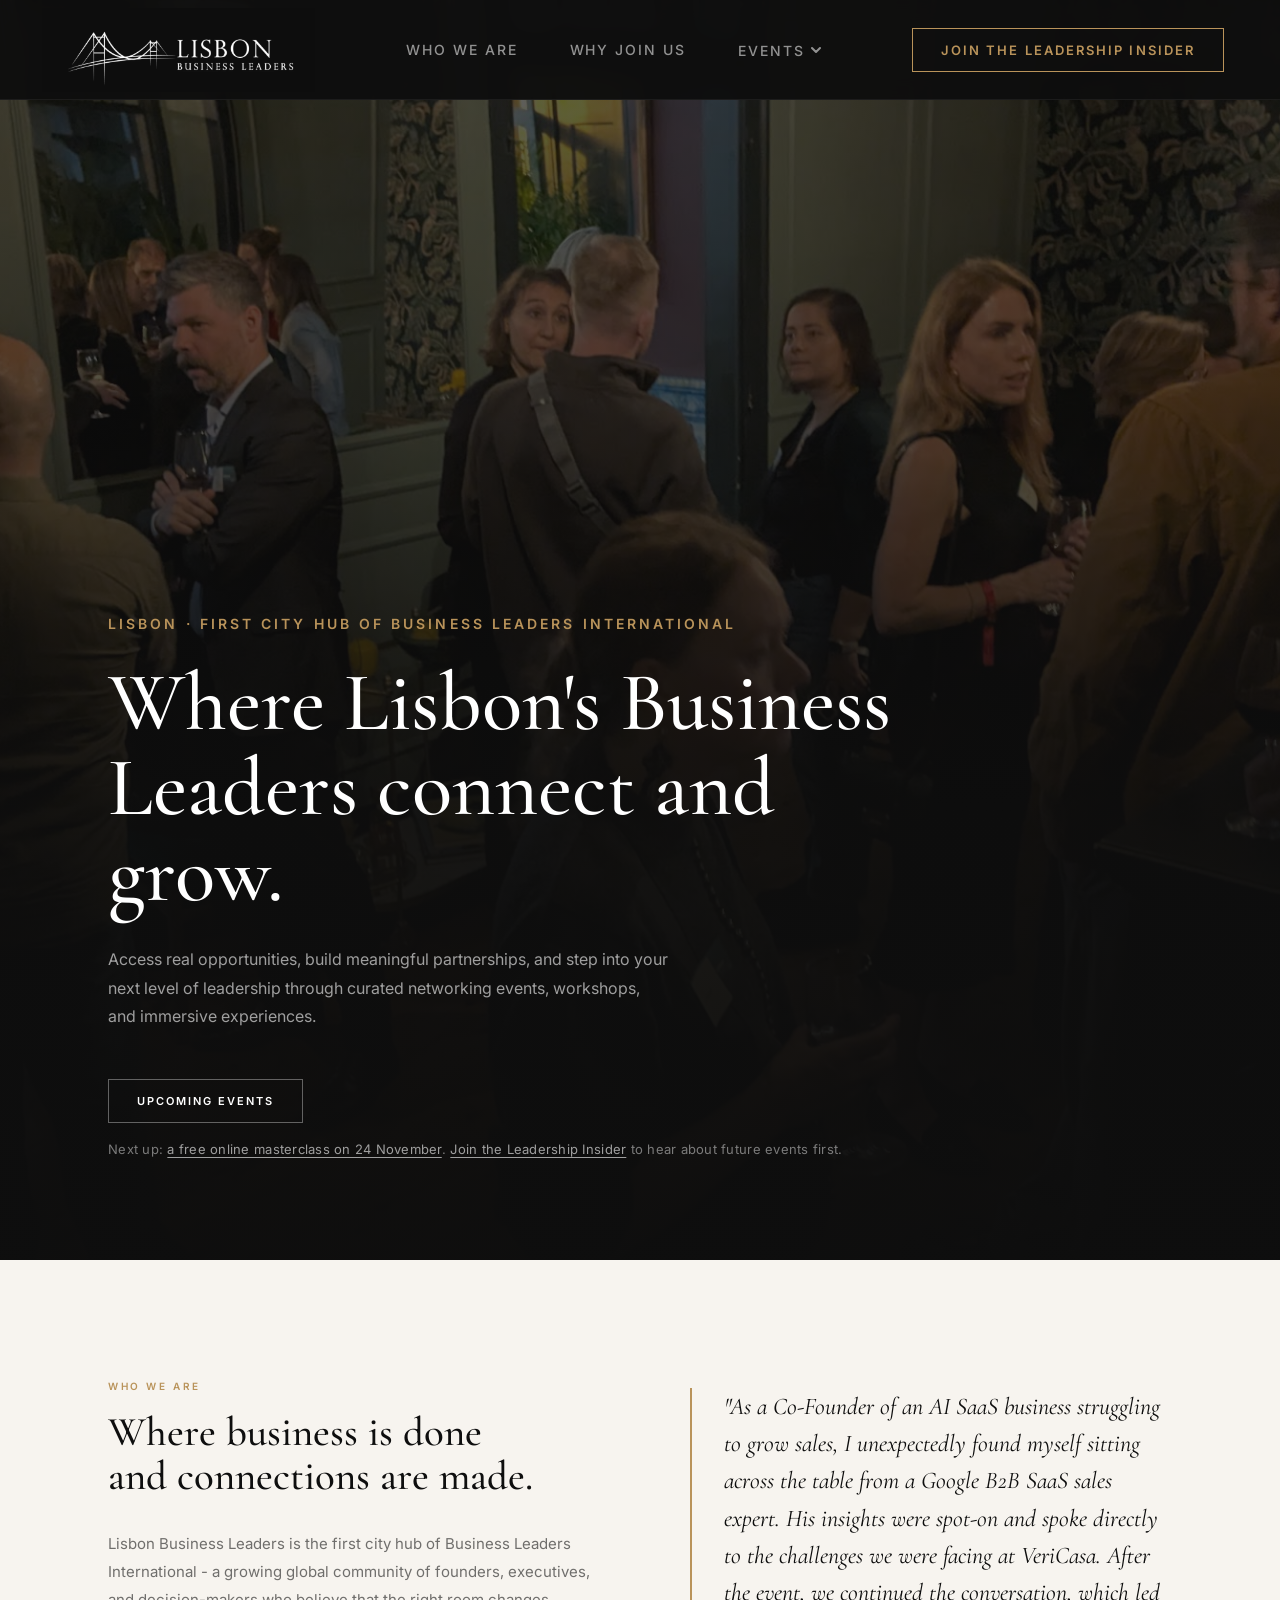
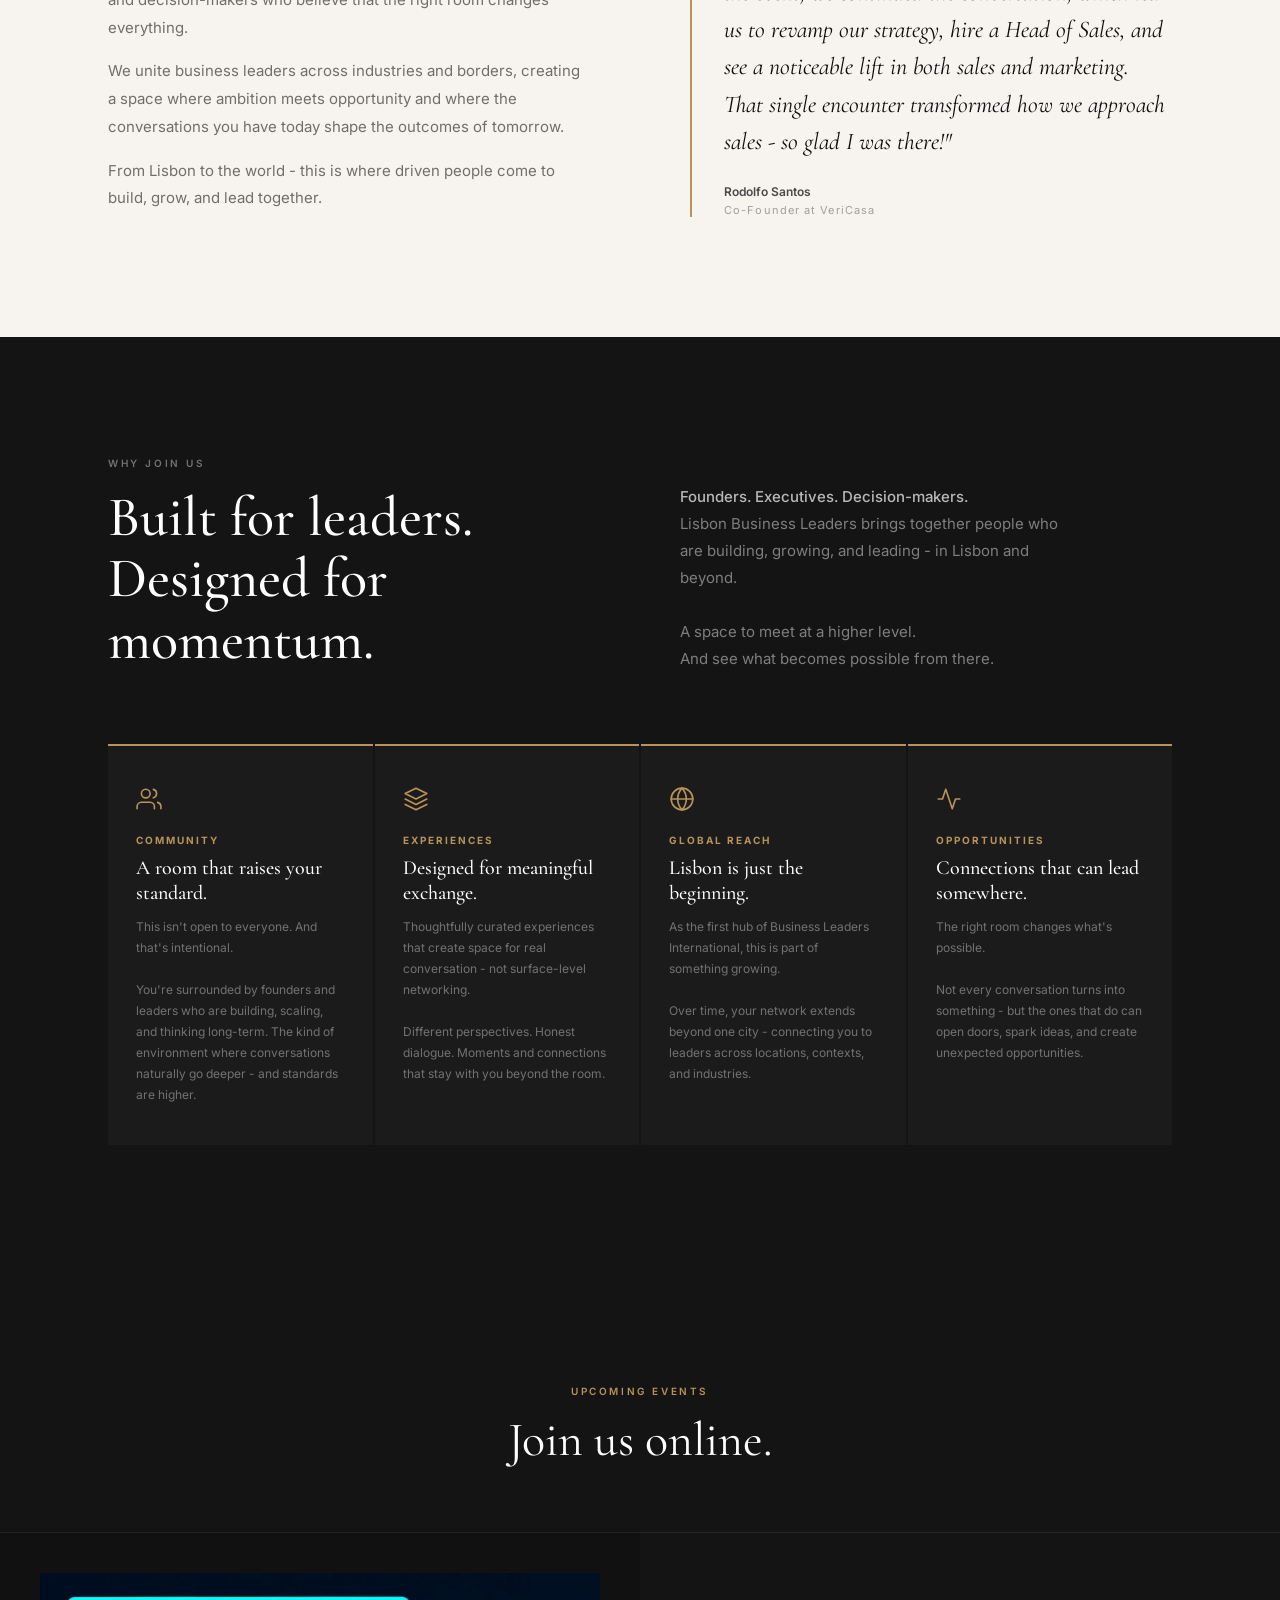
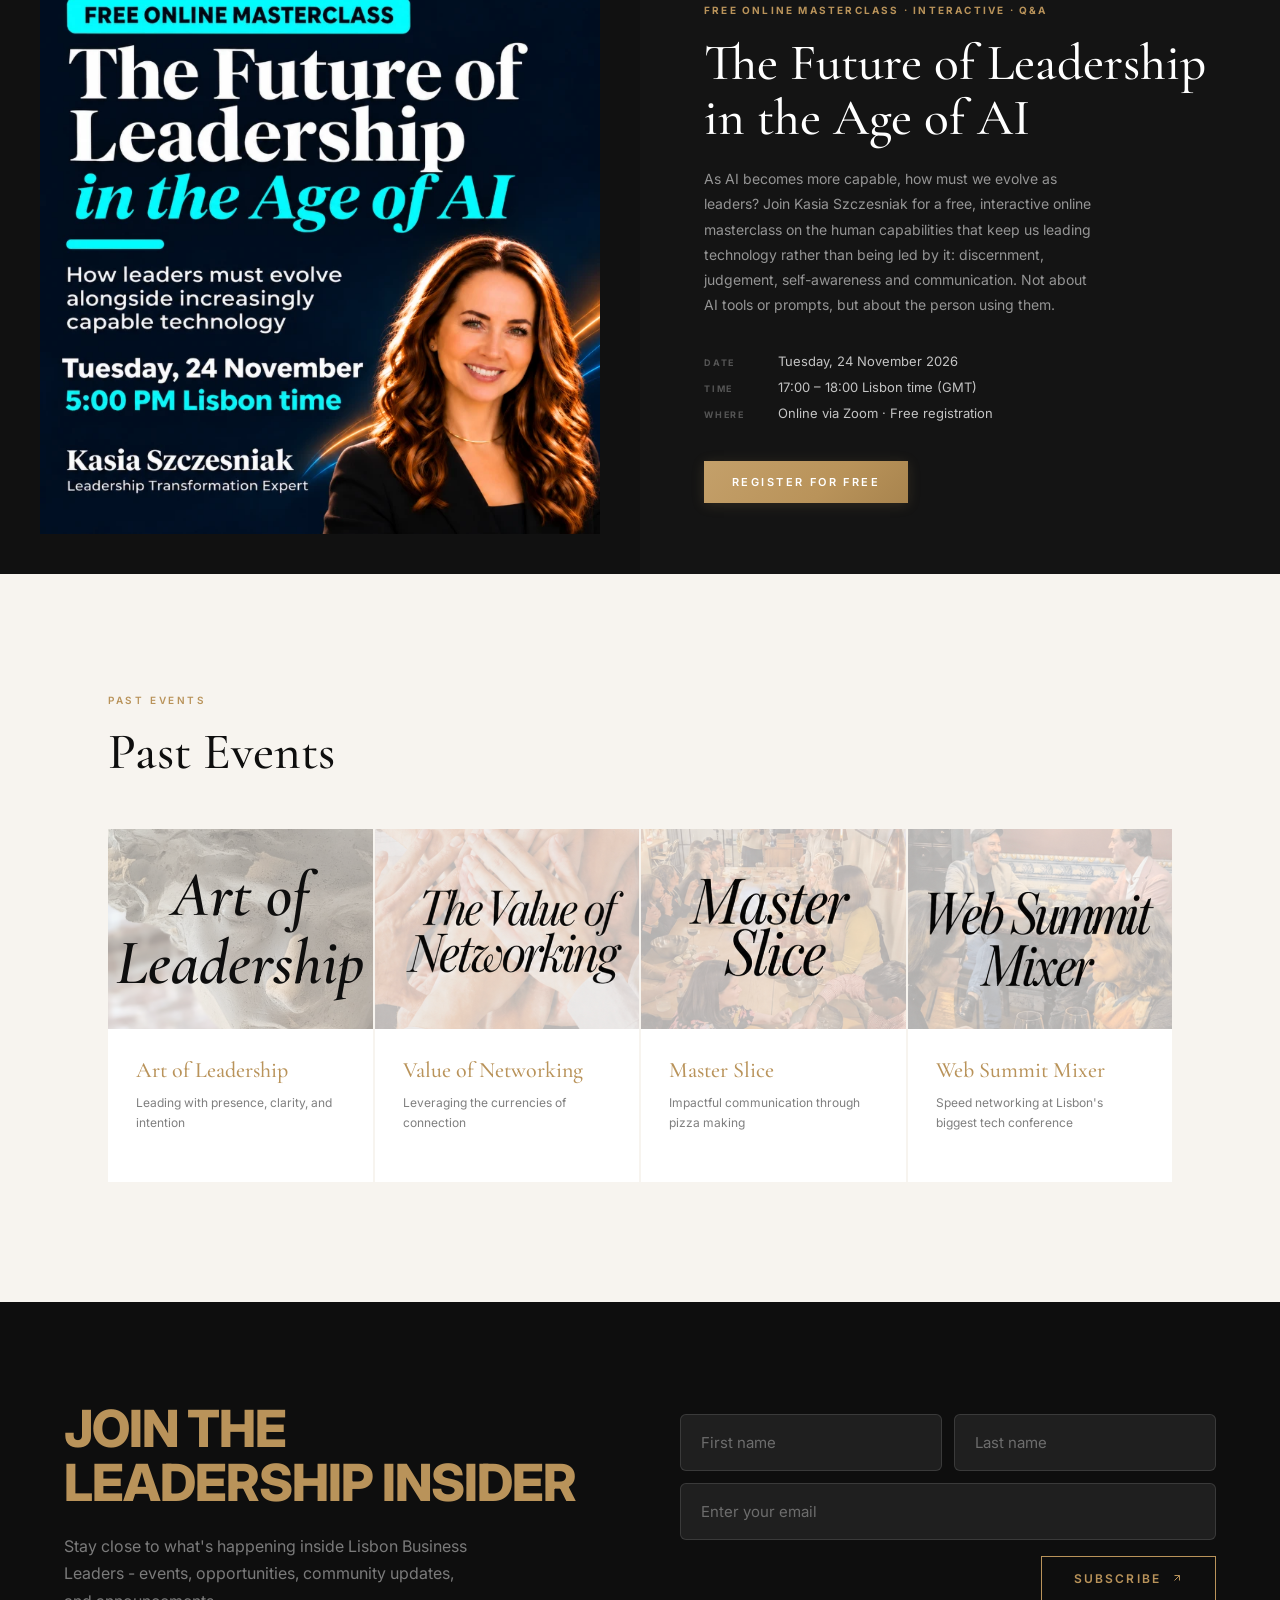
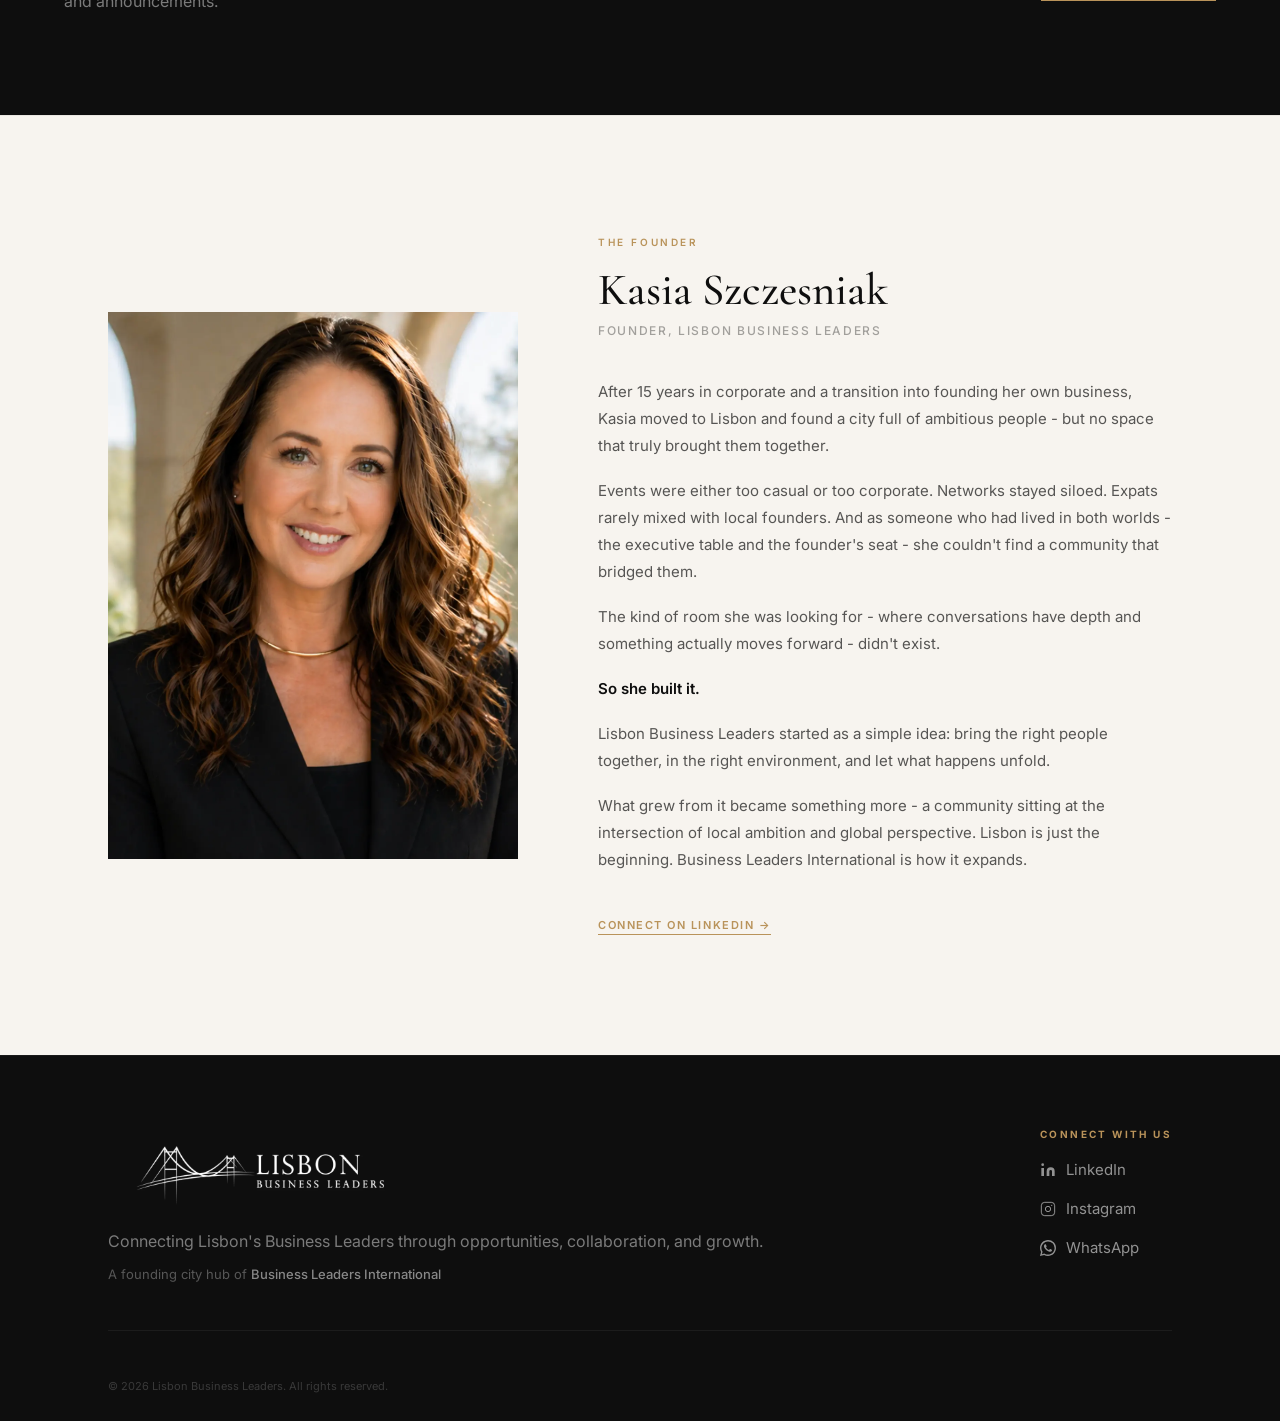
==== commit 0871376e: "Swap event image to local marketing graphic Co-Authored-By: Claude Sonnet 4.6 <noreply@anthropic.com" ====
--- a/index.html
+++ b/index.html
@@ -763,7 +763,7 @@
     <div class="event">
       <div class="event__inner">
         <div class="event__image">
-          <img src="https://images.lumacdn.com/cdn-cgi/image/format=auto,fit=cover,dpr=2,quality=80,width=800,height=800/uploads/yo/e8e23298-745f-4c40-8544-668a62f22c81.png" alt="The Future of Leadership in the Age of AI, free online masterclass with Kasia Szczesniak" style="width:100%;" loading="lazy">
+          <img src="assets/upcoming-event.webp" alt="The Future of Leadership in the Age of AI, free online masterclass with Kasia Szczesniak" style="width:100%;" loading="lazy">
         </div>
         <div class="event__body">
           <p class="event__format-tag">Free Online Masterclass · Interactive · Q&amp;A</p>
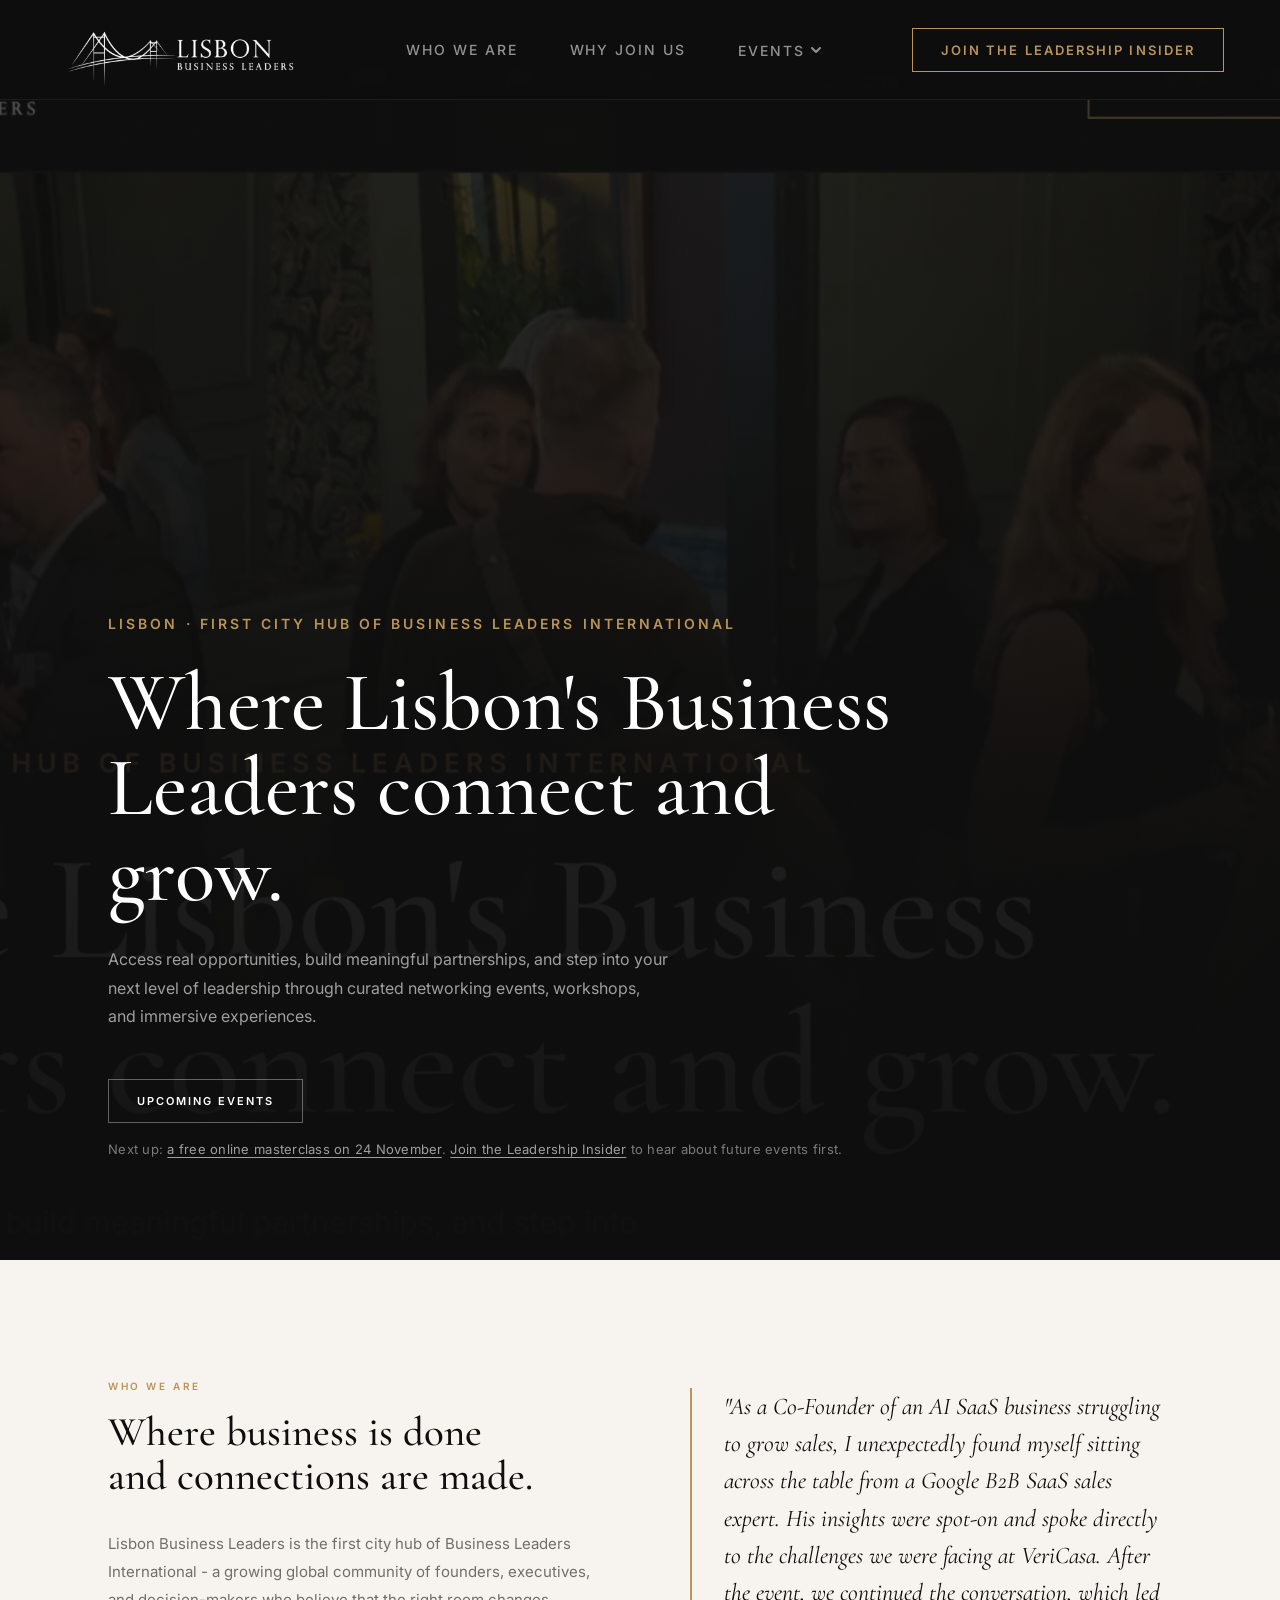
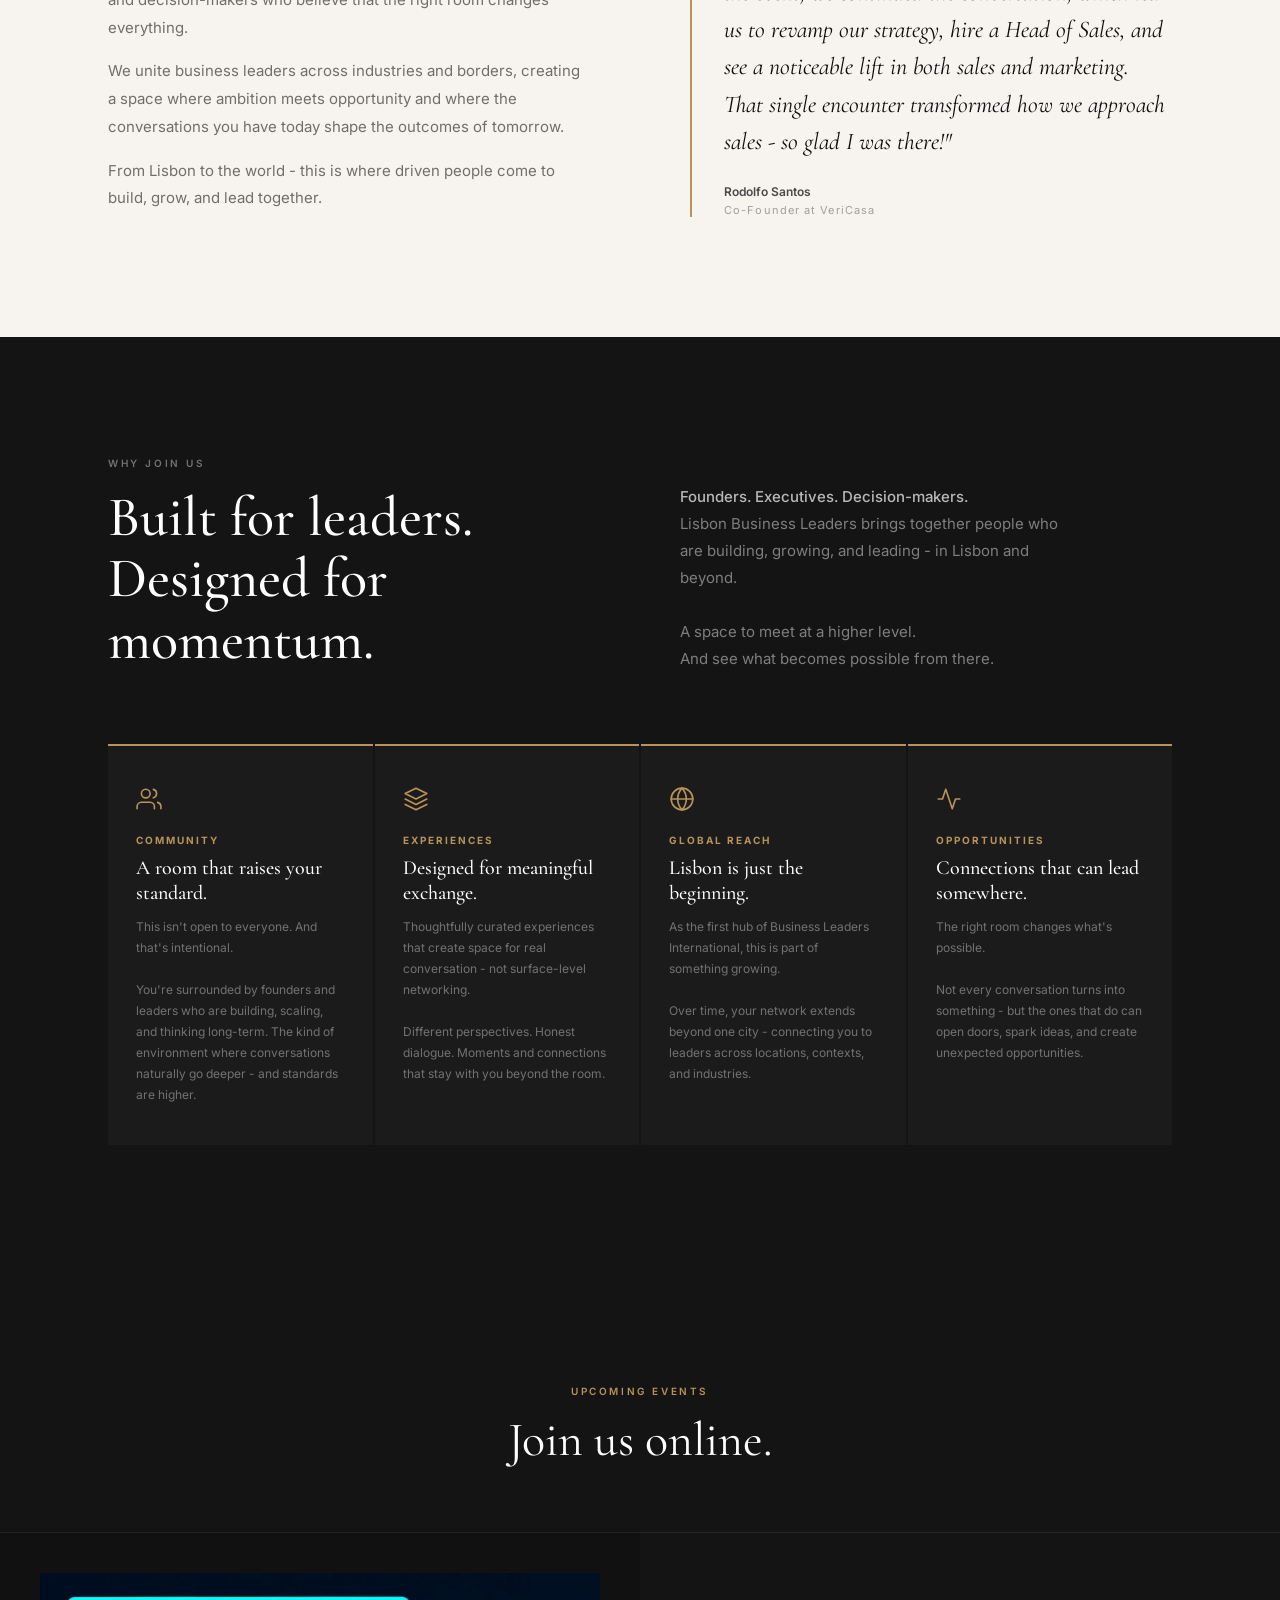
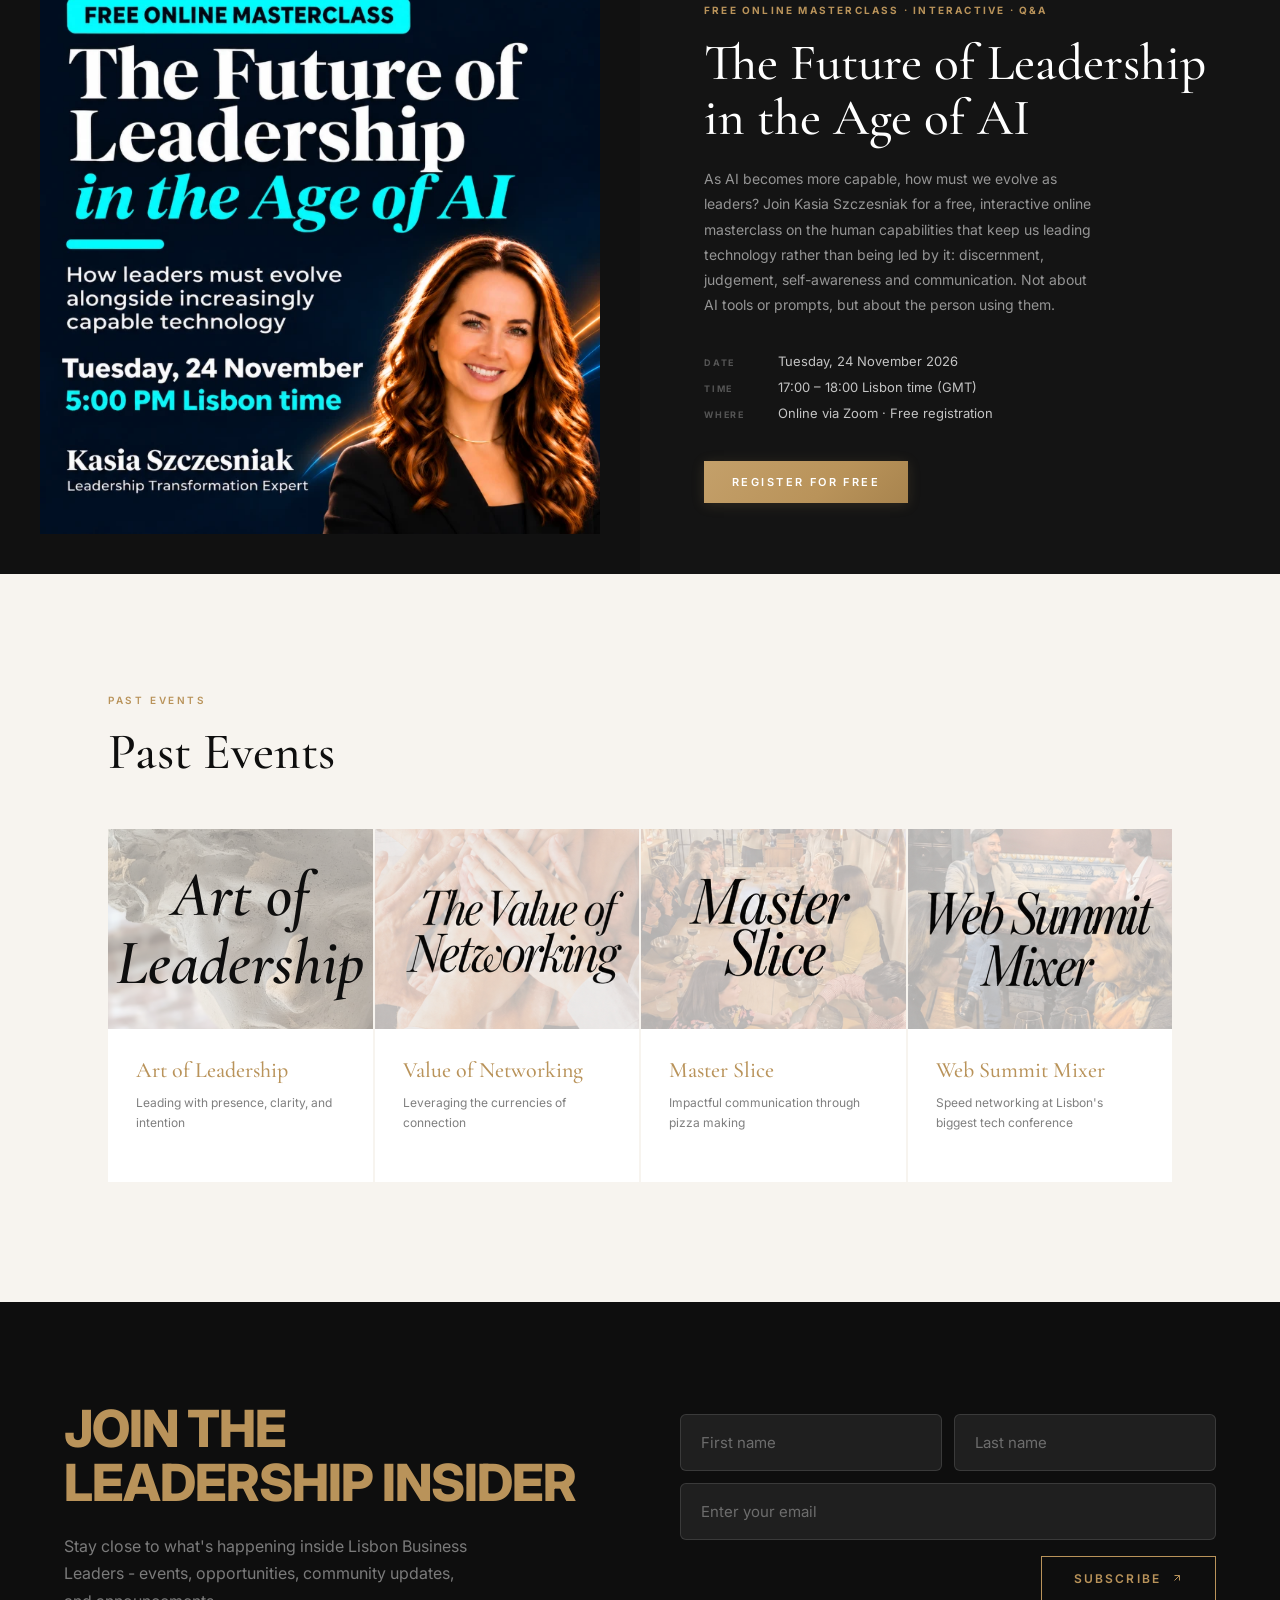
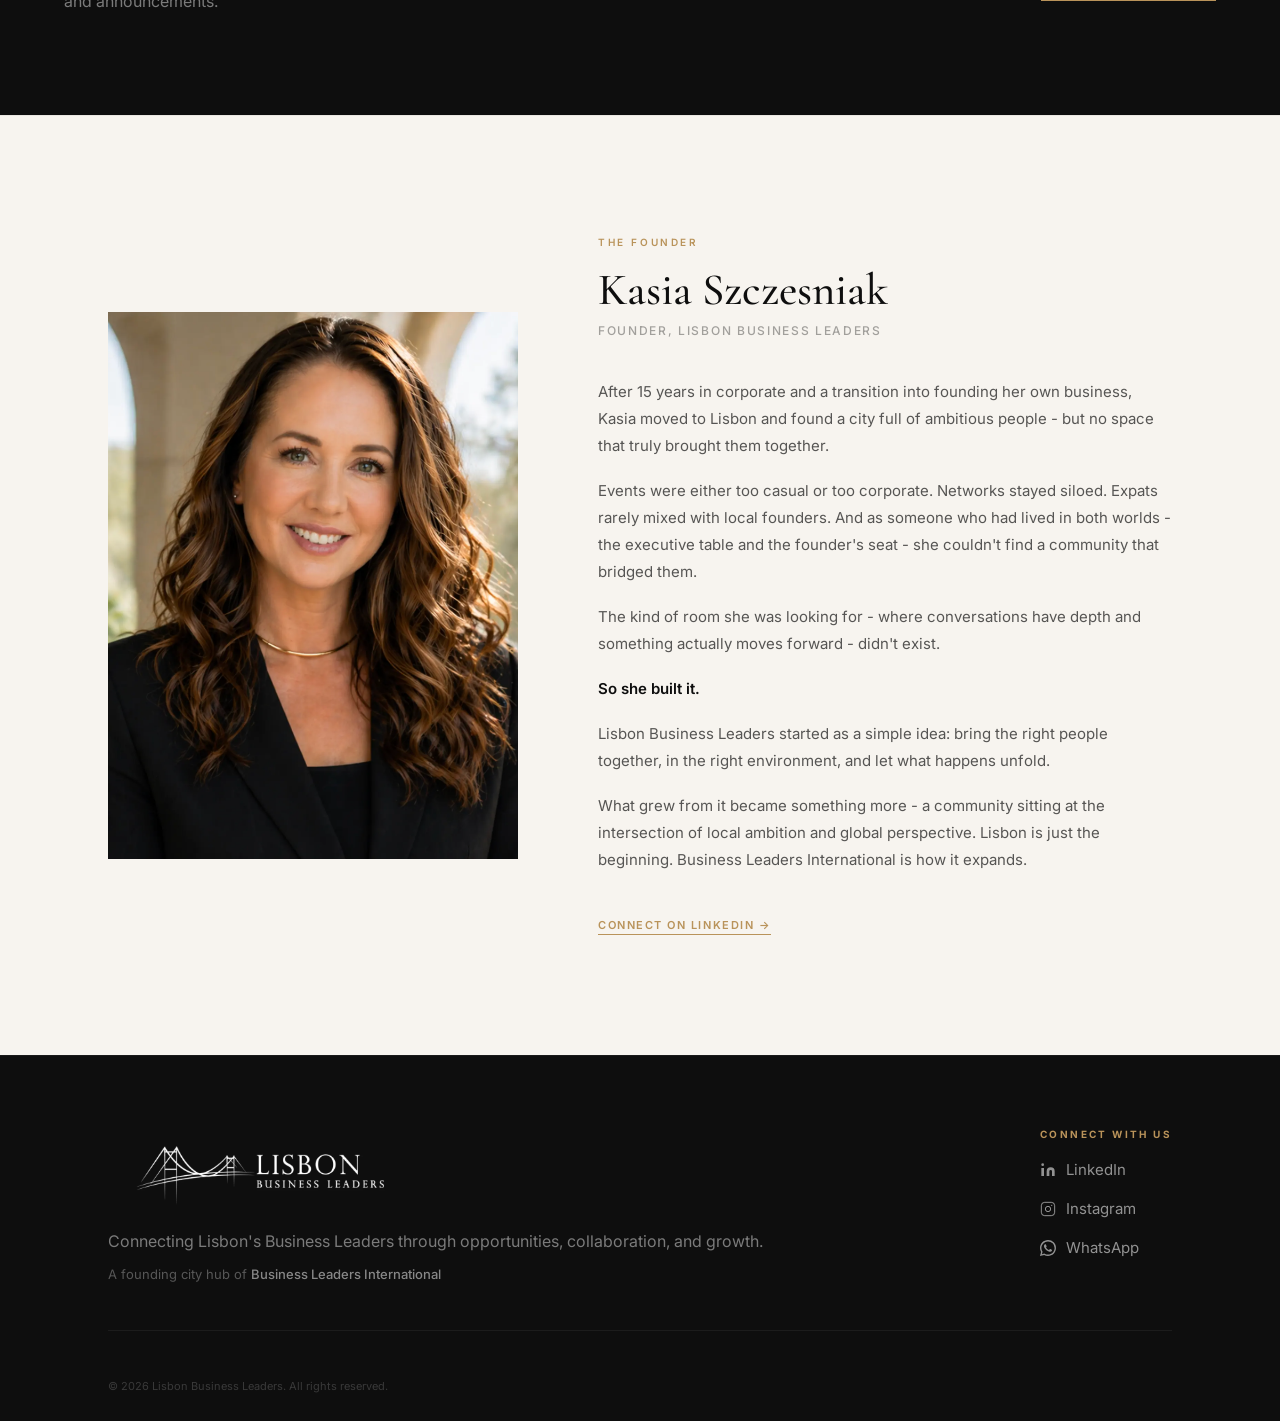
==== commit 8edb2f14: "Update hero background image Co-Authored-By: Claude Sonnet 4.6 <noreply@anthropic.com>" ====
--- a/index.html
+++ b/index.html
@@ -161,7 +161,7 @@
       position: absolute; inset: 0;
       background:
         linear-gradient(to bottom, rgba(14,14,14,0.65) 0%, rgba(14,14,14,0.72) 35%, rgba(14,14,14,0.93) 65%, rgba(14,14,14,0.99) 100%),
-        url('assets/hero.jpg') center/cover no-repeat;
+        url('assets/hero.webp') center/cover no-repeat;
     }
     .hero__content { position: relative; z-index: 1; width: 100%; }
     .hero__eyebrow {
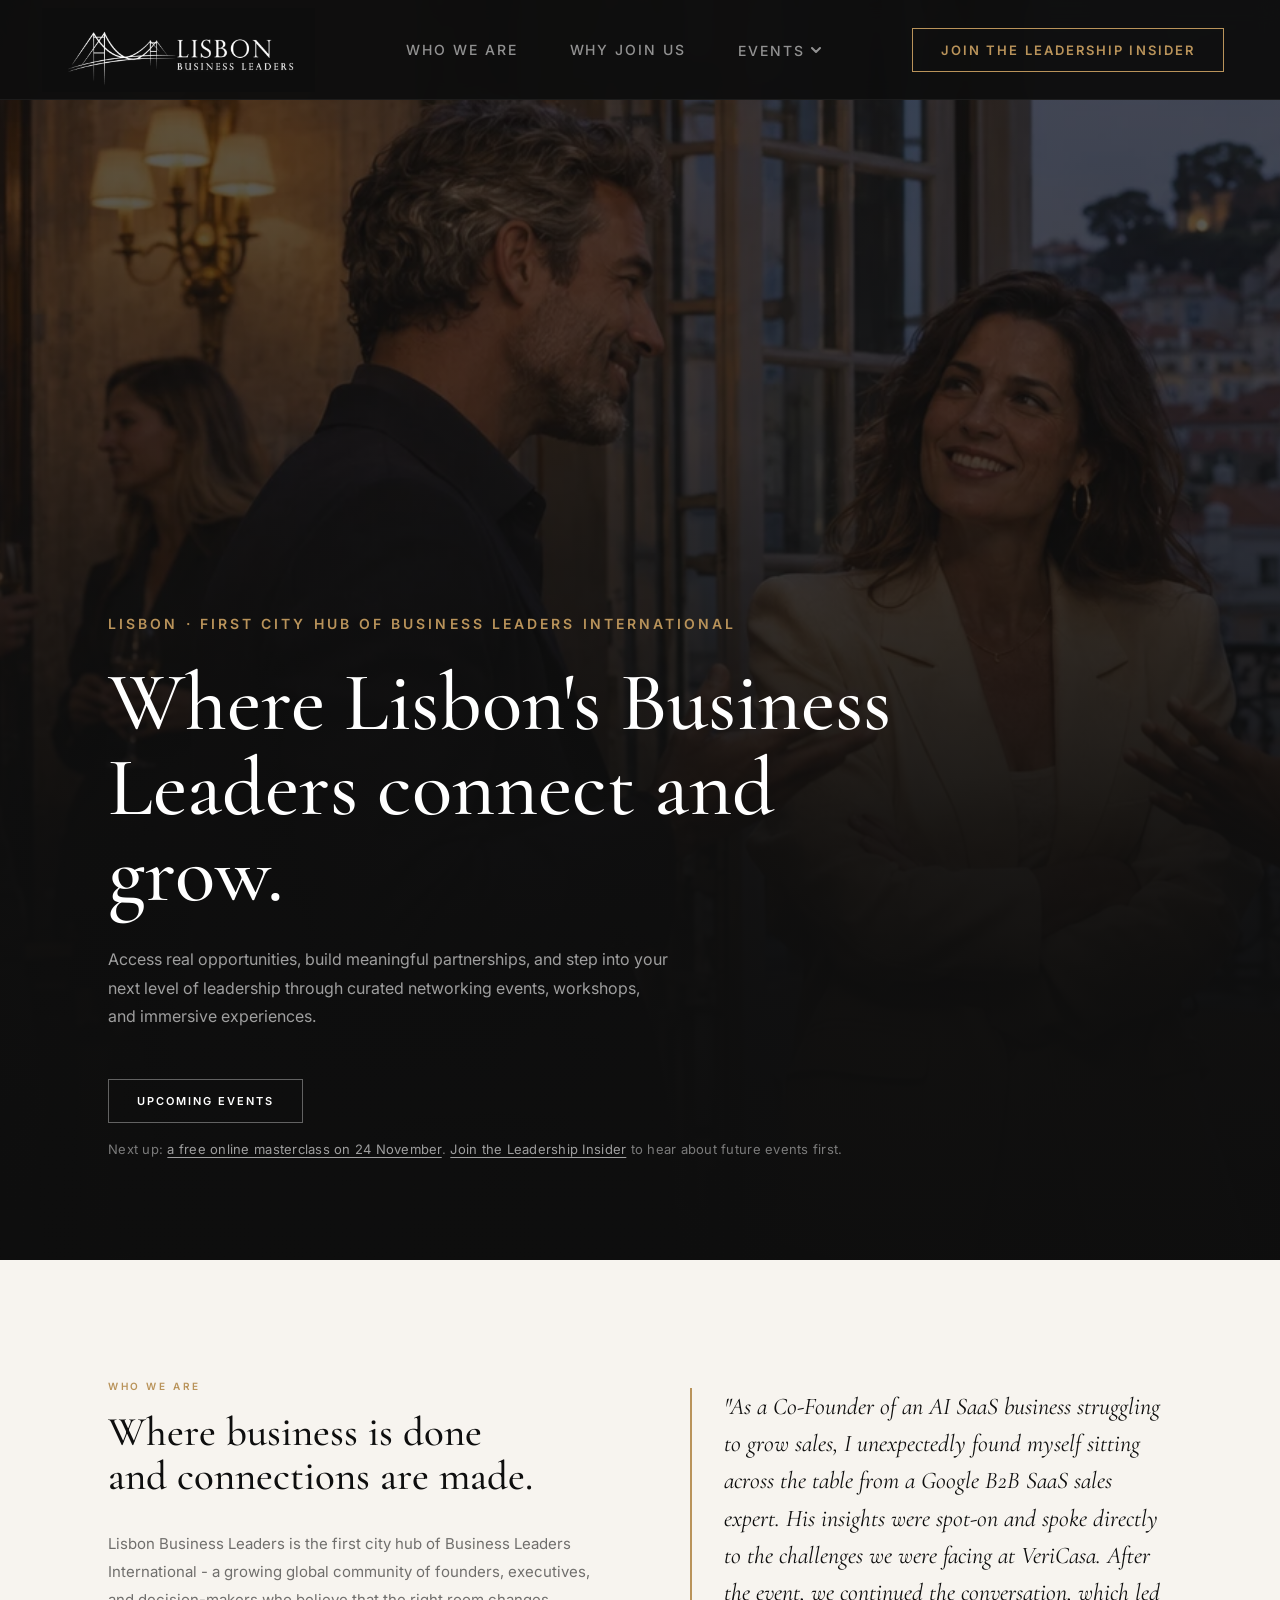
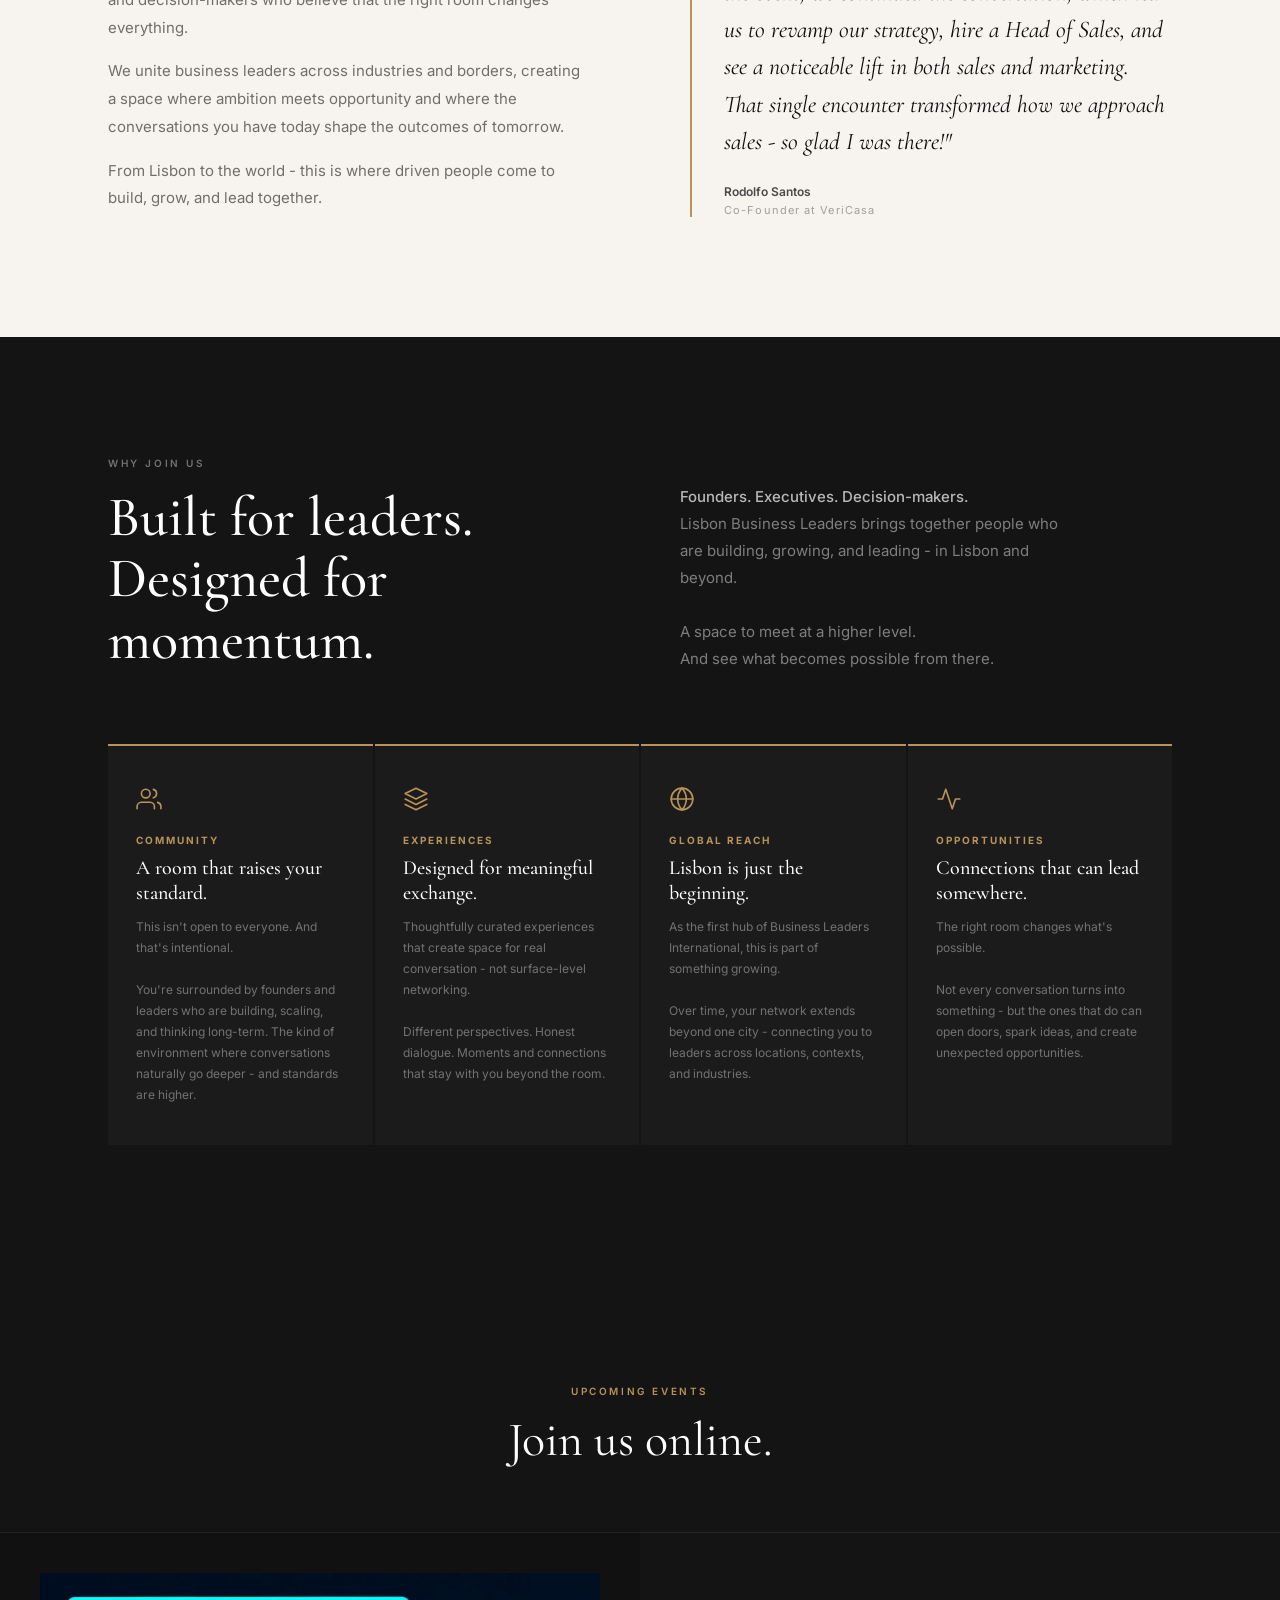
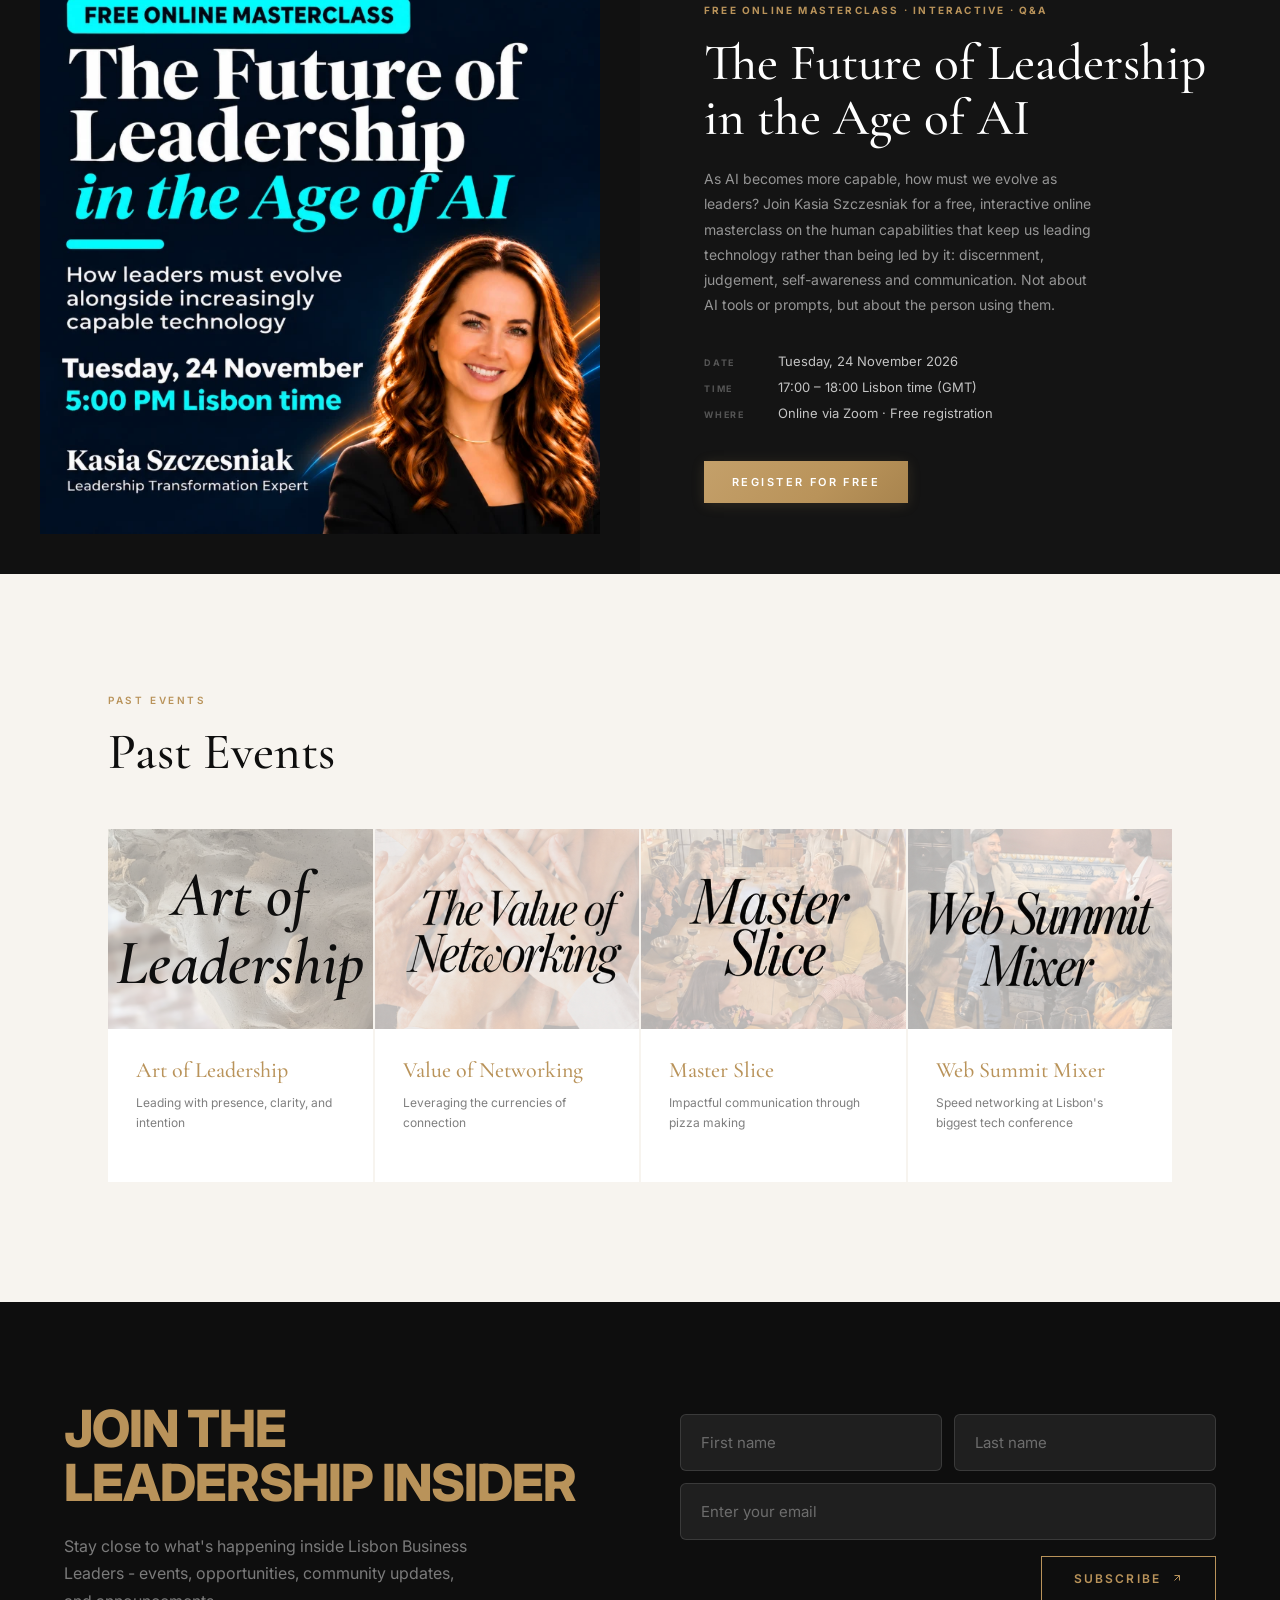
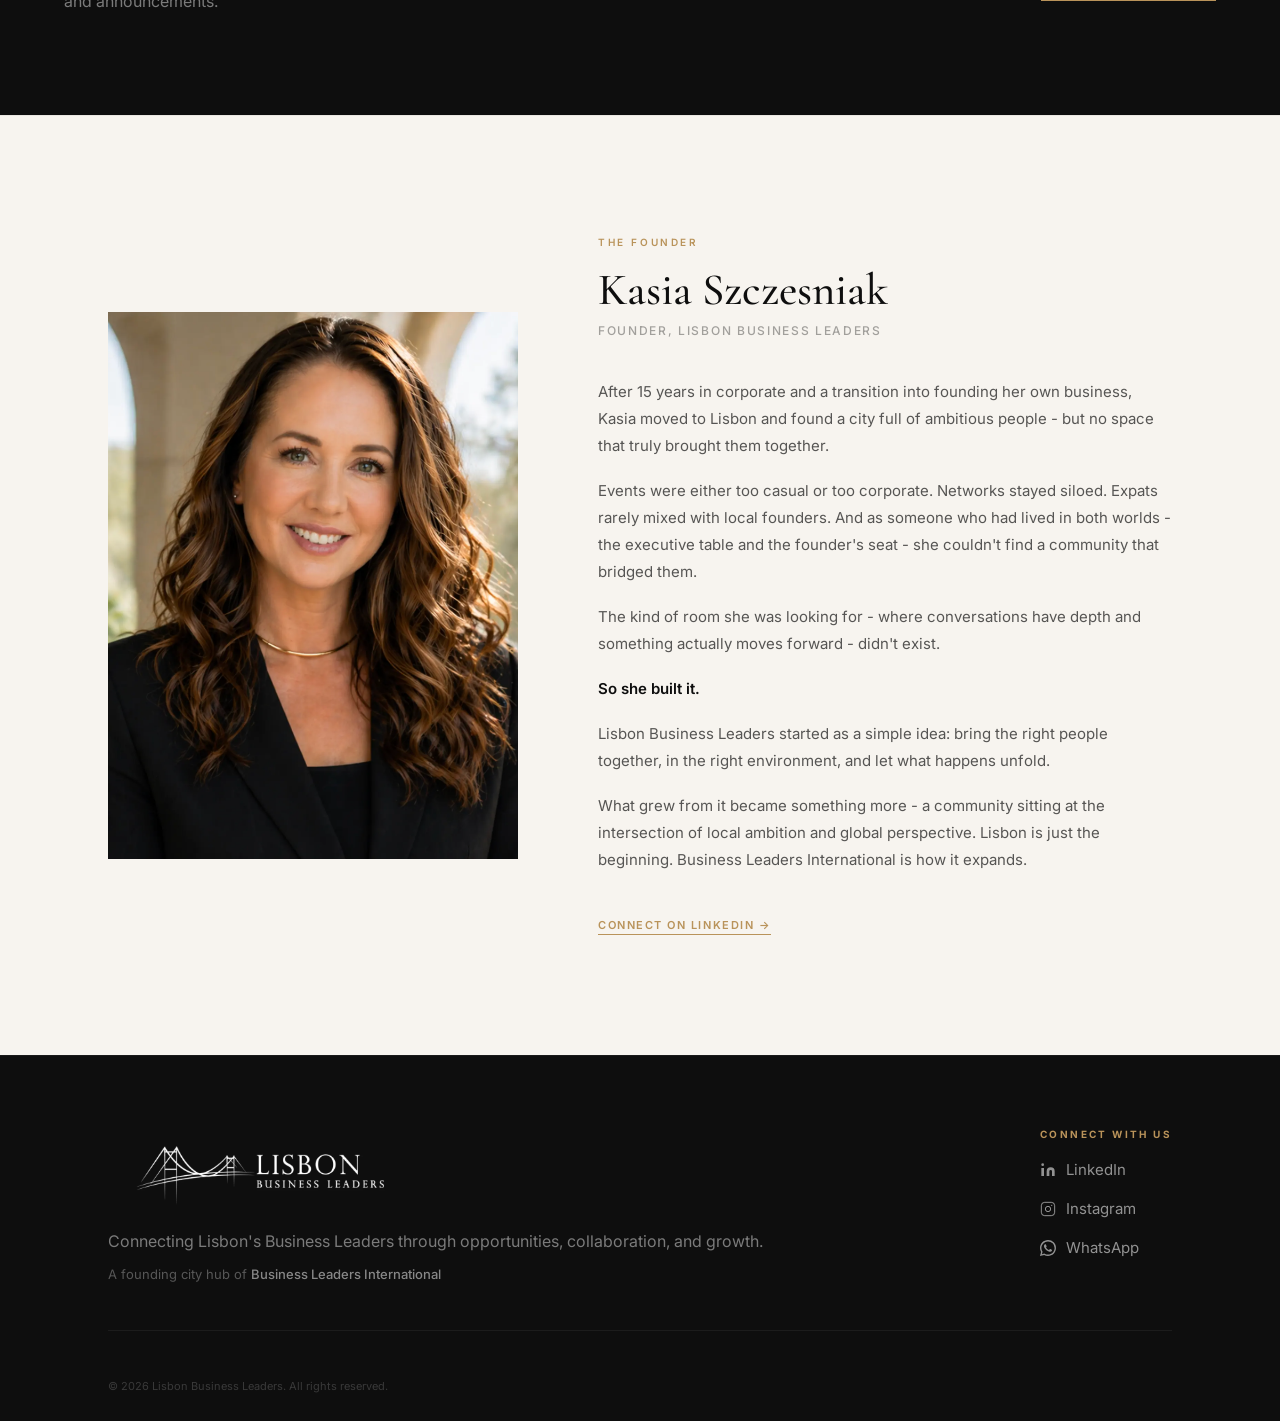
==== commit 2cf39431: "Add honeypot field to block bot signups Co-Authored-By: Claude Sonnet 4.6 <noreply@anthropic.com>" ====
--- a/index.html
+++ b/index.html
@@ -845,6 +845,7 @@
         </div>
         <div class="email__right">
           <form id="brevoForm" style="display:flex;flex-direction:column;gap:12px;width:100%;">
+            <input id="bf-website" name="website" type="text" tabindex="-1" autocomplete="off" style="position:absolute;left:-9999px;width:1px;height:1px;opacity:0;" aria-hidden="true">
             <div class="email__row">
               <input id="bf-firstname" class="email__input" type="text" placeholder="First name" required />
               <input id="bf-lastname" class="email__input" type="text" placeholder="Last name" />
@@ -955,6 +956,7 @@
       var firstname = document.getElementById('bf-firstname').value.trim();
       var lastname = document.getElementById('bf-lastname').value.trim();
       var email = document.getElementById('bf-email').value.trim();
+      if (document.getElementById('bf-website').value) { return; }
       btn.disabled = true;
       btn.textContent = 'Sending...';
 
